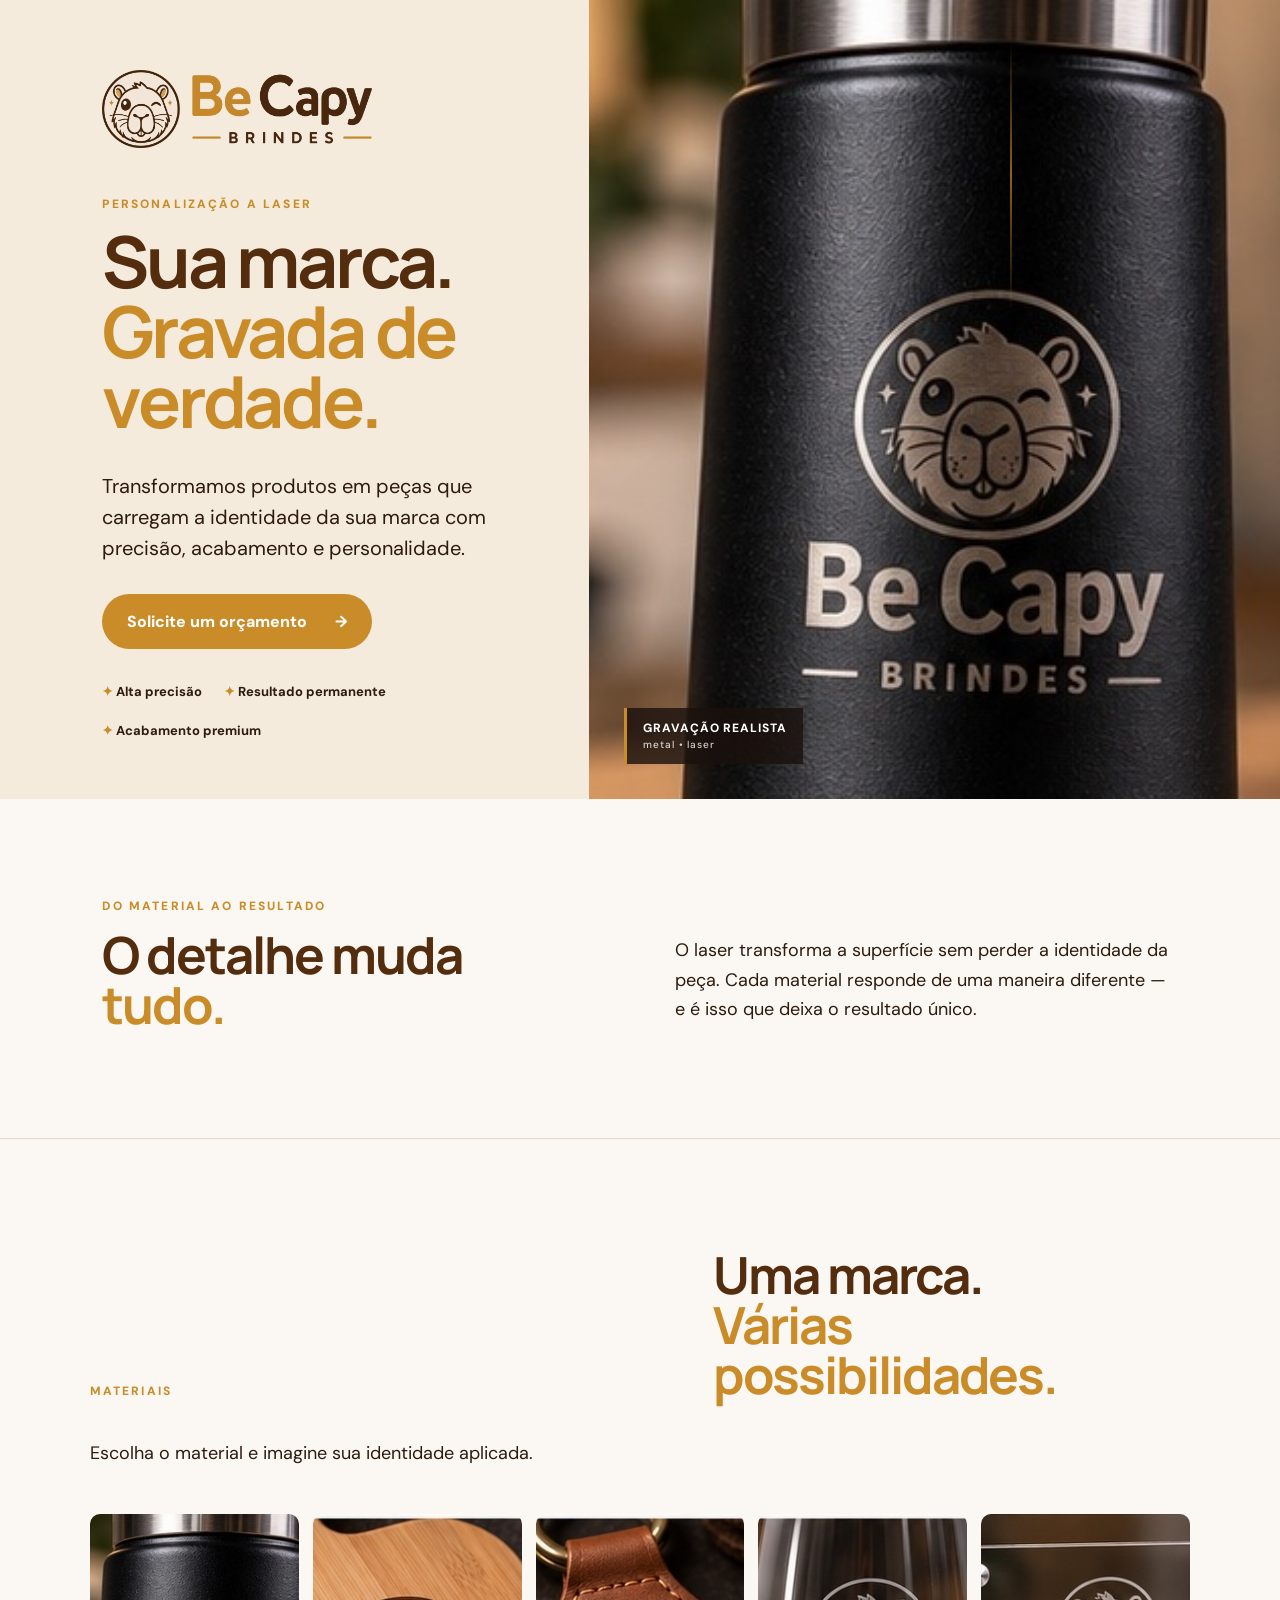
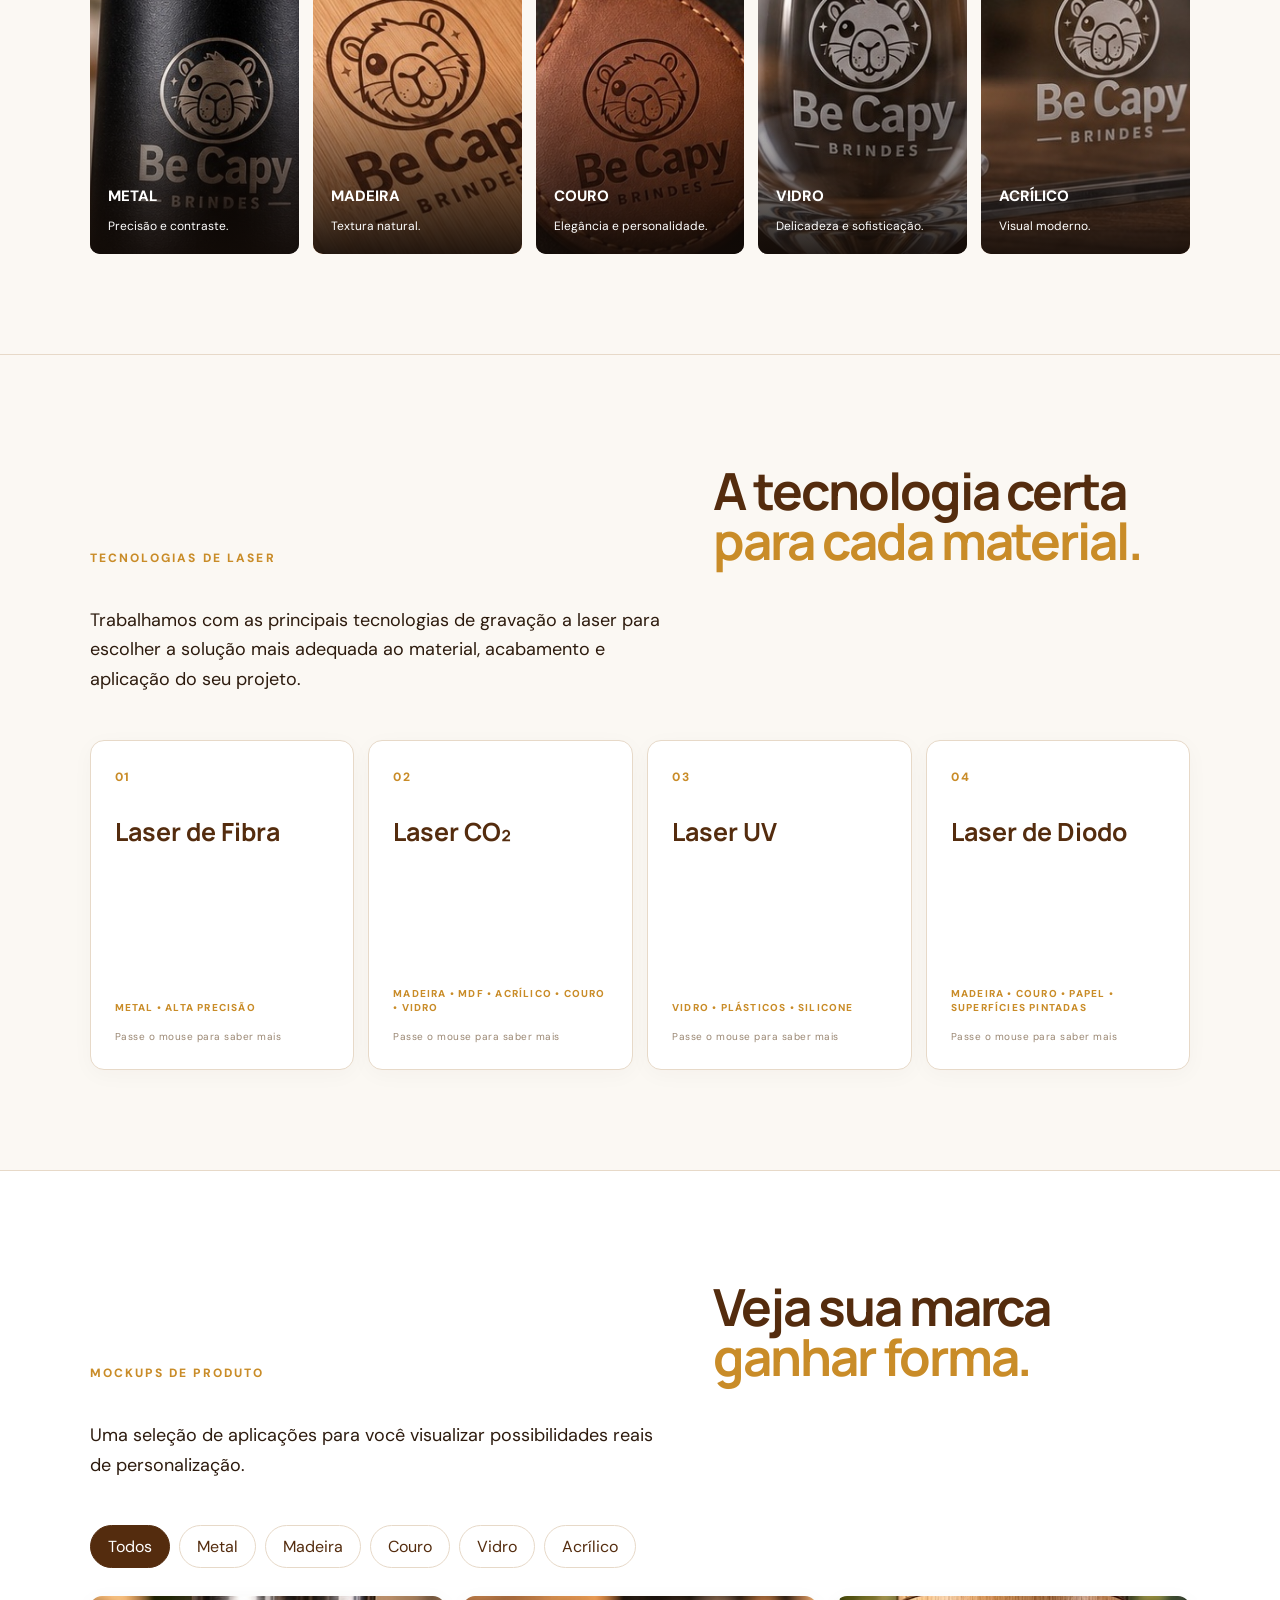
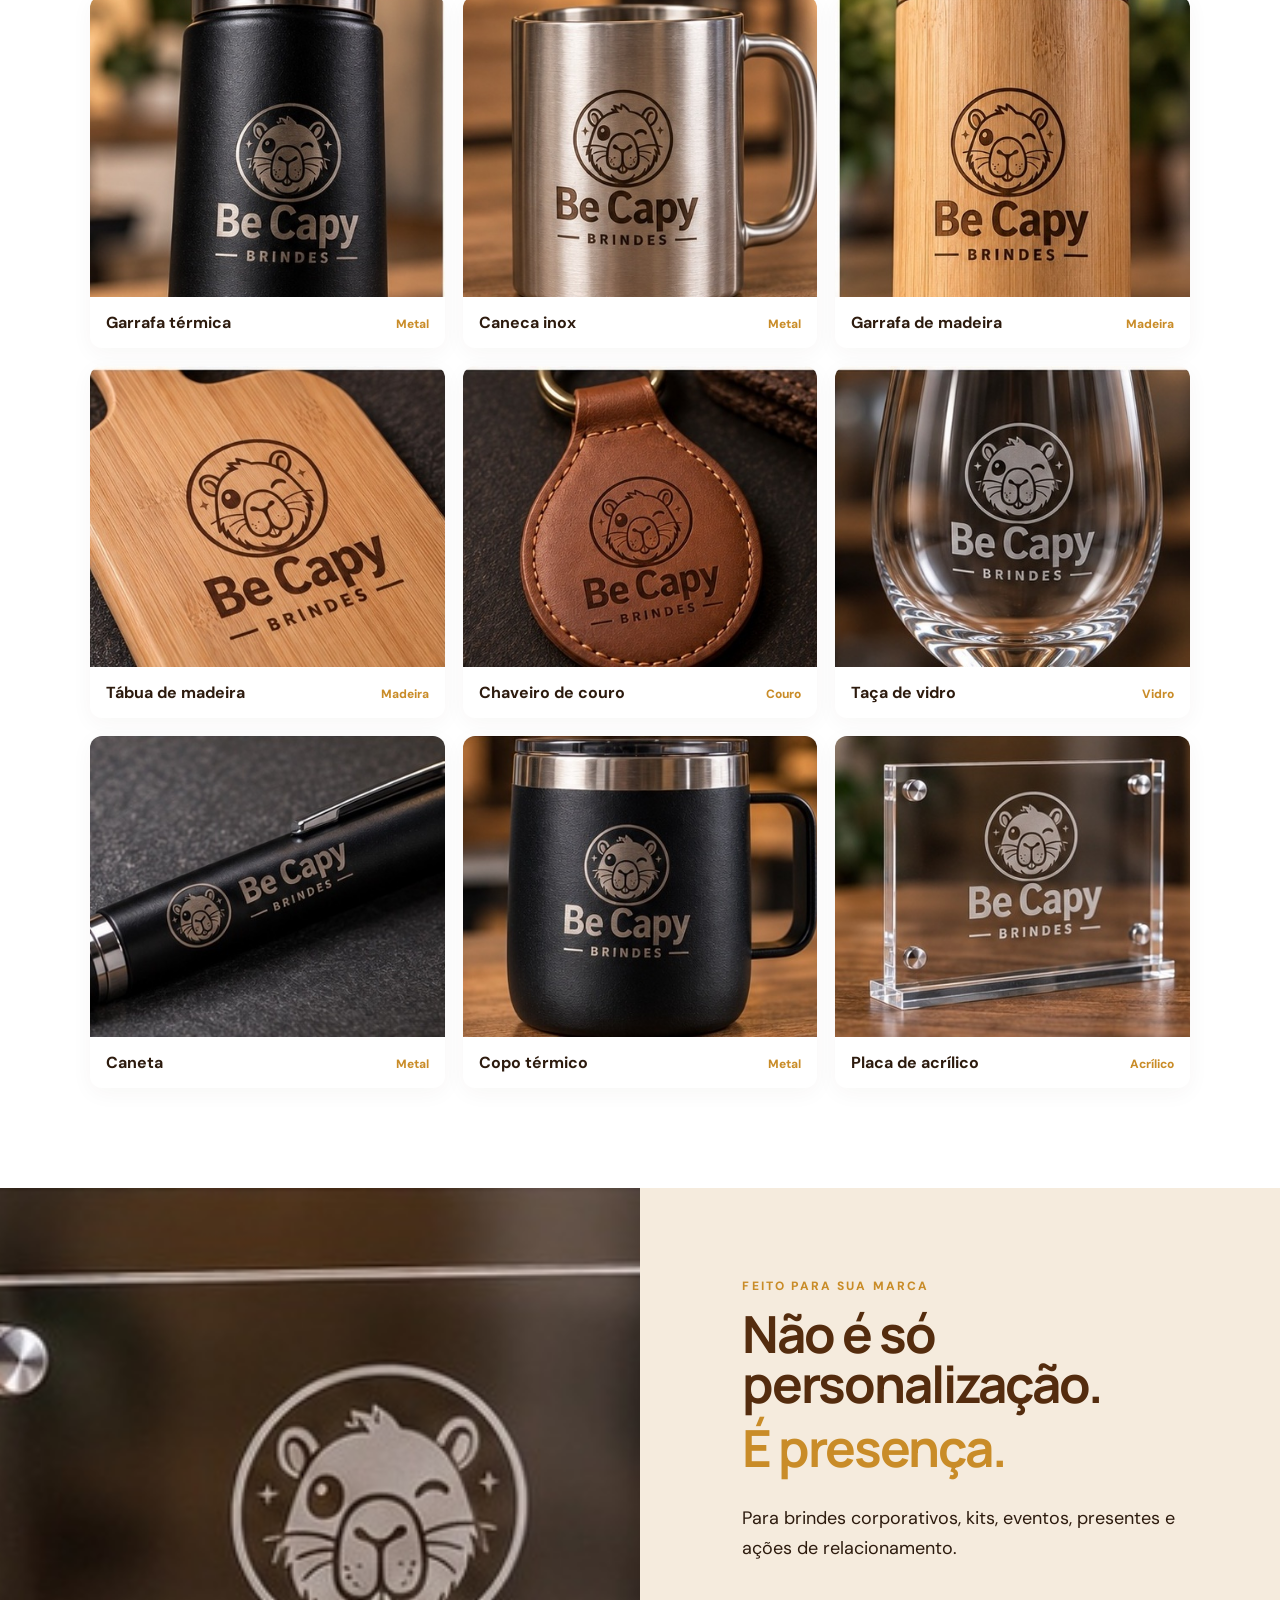
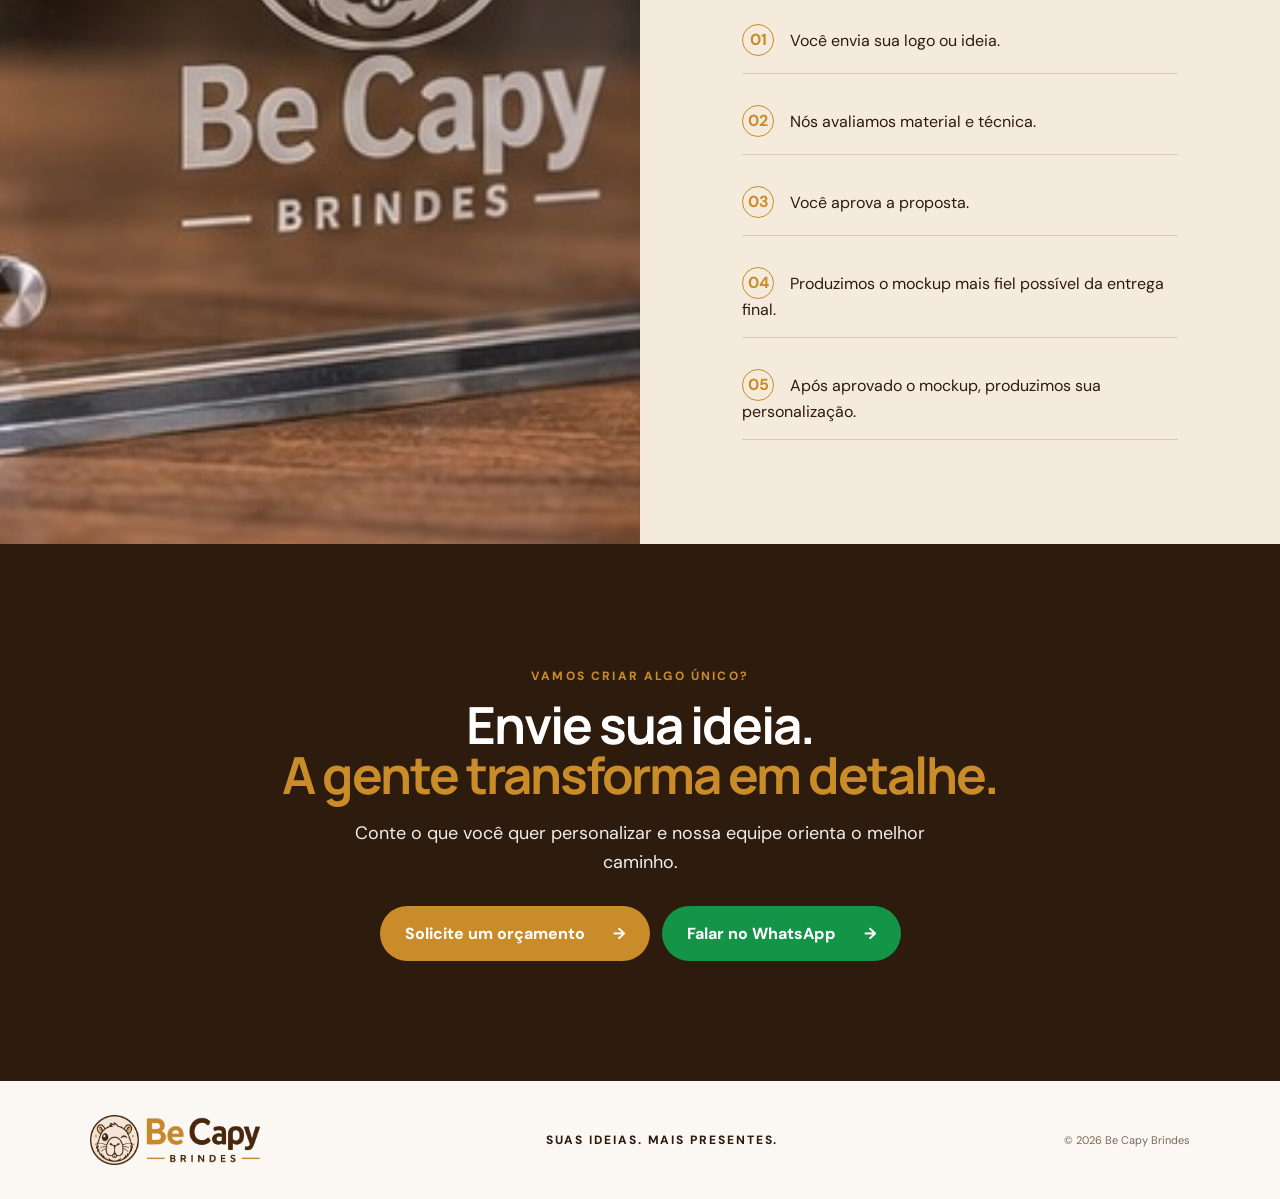
==== index.html @ fa75f7a8 "Add files via upload" ====
<!doctype html>
<html lang="pt-BR">
<head>
  <meta charset="utf-8">
  <meta name="viewport" content="width=device-width, initial-scale=1">
  <title>Gravação a Laser | Be Capy Brindes</title>
  <meta name="description" content="Gravação a laser em brindes personalizados. Metal, madeira, couro, vidro e acrílico com acabamento profissional. Envie sua ideia para a Be Capy Brindes.">
  <meta name="theme-color" content="#542C0E">
  <meta property="og:title" content="Gravação a Laser | Be Capy Brindes">
  <meta property="og:description" content="Sua marca em cada detalhe. Gravação a laser para brindes e presentes personalizados.">
  <meta property="og:type" content="website">
  <link rel="icon" href="assets/favicon.png">
  <link rel="preconnect" href="https://fonts.googleapis.com">
  <link rel="preconnect" href="https://fonts.gstatic.com" crossorigin>
  <link href="https://fonts.googleapis.com/css2?family=DM+Sans:wght@400;500;600;700&family=Manrope:wght@700;800&display=swap" rel="stylesheet">
  <link rel="stylesheet" href="styles.css">
</head>
<body>
  <div class="progress"></div>

  <main>
    <section class="hero">
      <div class="hero-copy reveal">
        <a href="https://becapybrindes.com.br/" aria-label="Be Capy Brindes — página inicial"><img class="brand-logo" src="assets/logo-becapy.png" alt="Be Capy Brindes"></a>
        <span class="eyebrow">PERSONALIZAÇÃO A LASER</span>
        <h1>Sua marca.<br><em>Gravada de verdade.</em></h1>
        <p class="lead">Transformamos produtos em peças que carregam a identidade da sua marca com precisão, acabamento e personalidade.</p>
        <a class="btn btn-primary" href="https://becapybrindes.com.br/contato" target="_blank" rel="noopener">Solicite um orçamento <span>→</span></a>
        <div class="hero-points">
          <span>✦ Alta precisão</span>
          <span>✦ Resultado permanente</span>
          <span>✦ Acabamento premium</span>
        </div>
      </div>
      <div class="hero-image reveal">
        <div class="laser-line"></div>
        <img src="assets/produtos/garrafa-termica.jpg" alt="Garrafa térmica com gravação a laser Be Capy">
        <div class="image-tag">GRAVAÇÃO REALISTA<br><small>metal • laser</small></div>
      </div>
    </section>

    <section class="intro reveal">
      <div>
        <span class="eyebrow">DO MATERIAL AO RESULTADO</span>
        <h2>O detalhe muda<br><em>tudo.</em></h2>
      </div>
      <p>O laser transforma a superfície sem perder a identidade da peça. Cada material responde de uma maneira diferente — e é isso que deixa o resultado único.</p>
    </section>

    <section class="materials">
      <div class="section-head reveal">
        <span class="eyebrow">MATERIAIS</span>
        <h2>Uma marca.<br><em>Várias possibilidades.</em></h2>
        <p>Escolha o material e imagine sua identidade aplicada.</p>
      </div>
      <div class="material-grid">
        <button class="material-card reveal" data-filter="Metal">
          <img src="assets/produtos/garrafa-termica.jpg" alt="Gravação a laser em metal">
          <span>METAL</span><small>Precisão e contraste.</small>
        </button>
        <button class="material-card reveal" data-filter="Madeira">
          <img src="assets/produtos/tabua-madeira.jpg" alt="Gravação a laser em madeira">
          <span>MADEIRA</span><small>Textura natural.</small>
        </button>
        <button class="material-card reveal" data-filter="Couro">
          <img src="assets/produtos/chaveiro-couro.jpg" alt="Gravação a laser em couro">
          <span>COURO</span><small>Elegância e personalidade.</small>
        </button>
        <button class="material-card reveal" data-filter="Vidro">
          <img src="assets/produtos/taca-vidro.jpg" alt="Gravação a laser em vidro">
          <span>VIDRO</span><small>Delicadeza e sofisticação.</small>
        </button>
        <button class="material-card reveal" data-filter="Acrílico">
          <img src="assets/produtos/placa-acrilico.jpg" alt="Gravação a laser em acrílico">
          <span>ACRÍLICO</span><small>Visual moderno.</small>
        </button>
      </div>
    </section>

    <section class="technologies">
      <div class="section-head reveal">
        <span class="eyebrow">TECNOLOGIAS DE LASER</span>
        <h2>A tecnologia certa<br><em>para cada material.</em></h2>
        <p>Trabalhamos com as principais tecnologias de gravação a laser para escolher a solução mais adequada ao material, acabamento e aplicação do seu projeto.</p>
      </div>
      <div class="tech-grid">
        <article class="tech-card reveal" tabindex="0">
          <div class="tech-number">01</div>
          <h3>Laser de Fibra</h3>
          <p class="tech-description">Alta precisão e velocidade para metais como aço inox, alumínio e latão, além de materiais compatíveis. É uma tecnologia muito utilizada em aplicações industriais e produtos personalizados.</p>
          <span>METAL • ALTA PRECISÃO</span>
          <small class="tech-more">Passe o mouse para saber mais</small>
        </article>
        <article class="tech-card reveal" tabindex="0">
          <div class="tech-number">02</div>
          <h3>Laser CO₂</h3>
          <p class="tech-description">Excelente para materiais não metálicos e orgânicos, como madeira, MDF, acrílico, couro, papel, vidro e tecidos. Uma escolha versátil para diferentes tipos de brindes.</p>
          <span>MADEIRA • MDF • ACRÍLICO • COURO • VIDRO</span>
          <small class="tech-more">Passe o mouse para saber mais</small>
        </article>
        <article class="tech-card reveal" tabindex="0">
          <div class="tech-number">03</div>
          <h3>Laser UV</h3>
          <p class="tech-description">Trabalha com baixa geração de calor e ação fotoquímica, sendo indicado para materiais mais sensíveis, como determinados plásticos, vidro, silicone e superfícies que exigem acabamento delicado.</p>
          <span>VIDRO • PLÁSTICOS • SILICONE</span>
          <small class="tech-more">Passe o mouse para saber mais</small>
        </article>
        <article class="tech-card reveal" tabindex="0">
          <div class="tech-number">04</div>
          <h3>Laser de Diodo</h3>
          <p class="tech-description">Uma tecnologia compacta e versátil para gravação e corte em materiais como madeiras finas, couro, papel e superfícies pintadas ou anodizadas compatíveis.</p>
          <span>MADEIRA • COURO • PAPEL • SUPERFÍCIES PINTADAS</span>
          <small class="tech-more">Passe o mouse para saber mais</small>
        </article>
      </div>
    </section>

    <section class="products" id="produtos">
      <div class="section-head reveal">
        <span class="eyebrow">MOCKUPS DE PRODUTO</span>
        <h2>Veja sua marca<br><em>ganhar forma.</em></h2>
        <p>Uma seleção de aplicações para você visualizar possibilidades reais de personalização.</p>
      </div>
      <div class="filter-row reveal">
        <button class="filter active" data-filter="Todos">Todos</button>
        <button class="filter" data-filter="Metal">Metal</button>
        <button class="filter" data-filter="Madeira">Madeira</button>
        <button class="filter" data-filter="Couro">Couro</button>
        <button class="filter" data-filter="Vidro">Vidro</button>
        <button class="filter" data-filter="Acrílico">Acrílico</button>
      </div>
      <div class="product-grid" id="productGrid"></div>
    </section>

    <section class="experience reveal">
      <div class="experience-photo">
        <img src="assets/produtos/placa-acrilico.jpg" alt="Exemplo de gravação a laser">
      </div>
      <div class="experience-copy">
        <span class="eyebrow">FEITO PARA SUA MARCA</span>
        <h2>Não é só personalização.<br><em>É presença.</em></h2>
        <p>Para brindes corporativos, kits, eventos, presentes e ações de relacionamento.</p>
        <ul>
          <li><b>01</b> Você envia sua logo ou ideia.</li>
          <li><b>02</b> Nós avaliamos material e técnica.</li>
          <li><b>03</b> Você aprova a proposta.</li>
          <li><b>04</b> Produzimos o mockup mais fiel possível da entrega final.</li>
          <li><b>05</b> Após aprovado o mockup, produzimos sua personalização.</li>
        </ul>
      </div>
    </section>

    <section class="cta" id="orcamento">
      <div class="cta-inner reveal">
        <span class="eyebrow">VAMOS CRIAR ALGO ÚNICO?</span>
        <h2>Envie sua ideia.<br><em>A gente transforma em detalhe.</em></h2>
        <p>Conte o que você quer personalizar e nossa equipe orienta o melhor caminho.</p>
        <div class="cta-actions">
          <a class="btn btn-primary" href="https://becapybrindes.com.br/contato" target="_blank" rel="noopener">Solicite um orçamento <span>→</span></a>
          <a class="btn btn-whatsapp" href="https://wa.me/5511921459297?text=Ol%C3%A1%20Be%20Capy!%20Quero%20fazer%20um%20or%C3%A7amento%20de%20grava%C3%A7%C3%A3o%20a%20laser." target="_blank" rel="noopener">Falar no WhatsApp <span>→</span></a>
        </div>
      </div>
    </section>
  </main>

  <footer>
    <a href="https://becapybrindes.com.br/" aria-label="Be Capy Brindes — página inicial"><img src="assets/logo-becapy.png" alt="Be Capy Brindes"></a>
    <span>SUAS IDEIAS. MAIS PRESENTES.</span>
    <small>© 2026 Be Capy Brindes</small>
  </footer>



  <script>
    const products = [
      ["garrafa-termica.jpg","Garrafa térmica","Metal"],
      ["caneca-inox.jpg","Caneca inox","Metal"],
      ["garrafa-madeira.jpg","Garrafa de madeira","Madeira"],
      ["tabua-madeira.jpg","Tábua de madeira","Madeira"],
      ["chaveiro-couro.jpg","Chaveiro de couro","Couro"],
      ["taca-vidro.jpg","Taça de vidro","Vidro"],
      ["caneta.jpg","Caneta","Metal"],
      ["copo-termico.jpg","Copo térmico","Metal"],
      ["placa-acrilico.jpg","Placa de acrílico","Acrílico"]
    ];
    const grid = document.getElementById('productGrid');
    const filters = [...document.querySelectorAll('.filter')];

    function render(filter='Todos') {
      grid.innerHTML = products.filter(p => filter === 'Todos' || p[2] === filter).map(p => `
        <article class="product-card reveal">
          <img src="assets/produtos/${p[0]}" alt="${p[1]} com gravação a laser">
          <div><b>${p[1]}</b><span>${p[2]}</span></div>
        </article>`).join('');
      observe();
    }

    filters.forEach(btn => btn.addEventListener('click', () => {
      filters.forEach(x => x.classList.remove('active'));
      btn.classList.add('active');
      render(btn.dataset.filter);
    }));

    function observe() {
      const els = document.querySelectorAll('.reveal:not(.seen)');
      const io = new IntersectionObserver(entries => entries.forEach(e => {
        if(e.isIntersecting){ e.target.classList.add('seen'); io.unobserve(e.target); }
      }), {threshold:.12});
      els.forEach(el => io.observe(el));
    }

    render();
    observe();
  </script>
</body>
</html>
---- styles.css ----
:root{
  --brown:#542C0E; --brown2:#2d1b0e; --gold:#C98C28; --cream:#F5EBDD;
  --paper:#FBF8F3; --line:#E7D9C8; --green:#149447; --white:#fff;
}
*{box-sizing:border-box}
html{scroll-behavior:smooth}
body{margin:0;background:var(--paper);color:var(--brown2);font-family:"DM Sans",sans-serif}
button,a{font:inherit}
a{text-decoration:none;color:inherit}
img{max-width:100%;display:block}
main{overflow:hidden}
.hero{min-height:760px;display:grid;grid-template-columns:46% 54%;background:var(--cream)}
.hero-copy{padding:70px 7vw 60px 8vw;display:flex;flex-direction:column;justify-content:center}
.brand-logo{width:min(290px,68%);height:auto;margin-bottom:48px}
.eyebrow{font-size:12px;font-weight:800;letter-spacing:.18em;color:var(--gold)}
h1,h2{font-family:"Manrope",sans-serif;line-height:.98;margin:14px 0;color:var(--brown)}
h1{font-size:clamp(46px,5.6vw,86px);letter-spacing:-.045em}
h2{font-size:clamp(36px,4vw,60px);letter-spacing:-.04em}
h1 em,h2 em{font-style:normal;color:var(--gold)}
.lead{font-size:20px;line-height:1.55;max-width:590px;margin:20px 0 30px}
.btn{display:inline-flex;align-items:center;justify-content:center;gap:28px;width:max-content;padding:17px 25px;border-radius:999px;font-weight:800;transition:.2s transform,.2s box-shadow}
.btn:hover{transform:translateY(-2px);box-shadow:0 12px 28px #3b230d22}
.btn-primary{background:var(--gold);color:white}
.btn-whatsapp{background:var(--green);color:white}
.hero-points{display:flex;gap:22px;flex-wrap:wrap;margin-top:34px;font-size:13px;font-weight:700}
.hero-points span::first-letter{color:var(--gold)}
.hero-image{position:relative;min-height:760px;overflow:hidden;background:#21160e}
.hero-image img{width:100%;height:100%;object-fit:cover;object-position:center}
.image-tag{position:absolute;left:35px;bottom:35px;padding:12px 16px;border-left:3px solid var(--gold);background:#1b110dcc;color:#fff;font-size:12px;font-weight:800;letter-spacing:.08em}
.image-tag small{font-weight:500;opacity:.8}
.laser-line{position:absolute;z-index:2;left:61%;top:5%;height:34%;width:2px;background:linear-gradient(transparent,var(--gold),transparent);opacity:.7}
.intro{display:grid;grid-template-columns:1fr 1fr;gap:70px;padding:95px 8vw;border-bottom:1px solid var(--line);align-items:end}
.intro p,.section-head p,.experience-copy p{font-size:18px;line-height:1.65;max-width:620px}
section.materials,section.products,.technologies{padding:100px 7vw}

.technologies{background:var(--paper);border-top:1px solid var(--line);border-bottom:1px solid var(--line)}
.tech-grid{display:grid;grid-template-columns:repeat(4,1fr);gap:14px}
.tech-card{background:white;border:1px solid var(--line);border-radius:14px;padding:28px 24px 25px;min-height:330px;display:flex;flex-direction:column;box-shadow:0 5px 22px #4a2a0d08;outline:none;transition:min-height .35s ease,transform .35s ease,box-shadow .35s ease,border-color .35s ease}
.tech-number{font-size:12px;font-weight:800;letter-spacing:.15em;color:var(--gold);margin-bottom:34px}
.tech-card h3{font-family:"Manrope",sans-serif;font-size:25px;line-height:1.05;color:var(--brown);margin:0 0 15px}
.tech-card p{font-size:15px;line-height:1.6;color:#5c4b3c;margin:0;max-height:0;opacity:0;overflow:hidden;transform:translateY(-6px);transition:max-height .45s ease,opacity .35s ease,transform .35s ease,margin .35s ease}
.tech-card span{margin-top:auto;font-size:10px;line-height:1.45;letter-spacing:.12em;font-weight:800;color:var(--gold)}
.tech-card:hover,.tech-card:focus-within{min-height:390px;transform:translateY(-3px);box-shadow:0 18px 40px #4a2a0d18;border-color:#d9c2a8}
.tech-card:hover .tech-description,.tech-card:focus-within .tech-description{max-height:180px;opacity:1;transform:none;margin:0 0 22px}
.tech-more{display:block;margin-top:14px;font-size:10px;line-height:1.4;color:#9a8773;letter-spacing:.05em;transition:opacity .25s ease}
.tech-card:hover .tech-more,.tech-card:focus-within .tech-more{opacity:.45}
.tech-card:focus-visible{box-shadow:0 0 0 3px #c98c2844,0 18px 40px #4a2a0d18}
.cta-actions{display:flex;justify-content:center;gap:12px;flex-wrap:wrap}
.section-head{display:grid;grid-template-columns:1.1fr .9fr;align-items:end;gap:40px;margin-bottom:45px}
.section-head h2{margin:10px 0 0}
.section-head p{margin:0}
.material-grid{display:grid;grid-template-columns:repeat(5,1fr);gap:14px}
.material-card{border:0;padding:0;text-align:left;background:none;cursor:pointer;position:relative;overflow:hidden;border-radius:10px;color:white;min-height:340px}
.material-card img{width:100%;height:340px;object-fit:cover;transition:.5s}
.material-card::after{content:"";position:absolute;inset:45% 0 0;background:linear-gradient(transparent,#120b07e8)}
.material-card:hover img{transform:scale(1.04)}
.material-card span,.material-card small{position:absolute;z-index:2;left:18px;color:#fff}
.material-card span{bottom:48px;font-size:15px;font-weight:800}
.material-card small{bottom:20px;font-size:12px}
.products{background:white}
.filter-row{display:flex;gap:9px;flex-wrap:wrap;margin-bottom:28px}
.filter{border:1px solid var(--line);background:white;color:var(--brown);border-radius:999px;padding:10px 17px;cursor:pointer}
.filter.active,.filter:hover{background:var(--brown);color:white;border-color:var(--brown)}
.product-grid{display:grid;grid-template-columns:repeat(3,1fr);gap:18px}
.product-card{border:0;background:white;padding:0;margin:0;width:100%;display:block;border-radius:12px;overflow:hidden;text-align:left;transition:transform .4s ease,box-shadow .4s ease;box-shadow:0 5px 22px #4a2a0d0b}
.product-card:hover{transform:translateY(-3px);box-shadow:0 18px 40px #4a2a0d18}
.product-card img{transition:transform .65s cubic-bezier(.2,.7,.2,1)}
.product-card:hover img{transform:scale(1.035)}
.product-card img{display:block;width:100%;height:auto;aspect-ratio:1.18;object-fit:cover;margin:0;padding:0;border:0}
.product-card div{display:flex;align-items:baseline;justify-content:space-between;padding:15px 16px}
.product-card b{font-size:16px}.product-card span{font-size:12px;color:var(--gold);font-weight:800}
.experience{display:grid;grid-template-columns:1fr 1fr;background:var(--cream)}
.experience-photo{min-height:620px}
.experience-photo img{width:100%;height:100%;object-fit:cover}
.experience-copy{padding:90px 8vw;display:flex;flex-direction:column;justify-content:center}
.experience-copy h2 em{display:inline-block;margin-top:14px}
.experience-copy ul{list-style:none;padding:0;margin:25px 0 0}
.experience-copy li{padding:17px 0;border-bottom:1px solid #d8c9b7;font-size:16px}
.experience-copy li b{display:inline-grid;place-items:center;width:32px;height:32px;border:1px solid var(--gold);border-radius:50%;margin-right:12px;color:var(--gold)}
.cta{padding:120px 7vw;background:var(--brown2);color:white}
.cta-inner{max-width:900px;margin:auto;text-align:center}
.cta h2{color:white}.cta p{font-size:18px;line-height:1.6;max-width:600px;margin:20px auto 30px;color:#eee}
footer{padding:34px 7vw;display:flex;align-items:center;justify-content:space-between;gap:20px;background:var(--paper)}
footer img{width:170px}footer span{font-size:12px;letter-spacing:.16em;font-weight:800}footer small{font-size:11px;color:#7a6755}
.reveal{opacity:0;transform:translateY(18px);transition:opacity .7s ease,transform .7s ease}.reveal.seen{opacity:1;transform:none}
.progress{position:fixed;z-index:99;top:0;left:0;height:3px;width:0;background:var(--gold)}
@media(max-width:900px){
 .hero{grid-template-columns:1fr}.hero-copy{padding:42px 7vw}.hero-image{min-height:460px}.brand-logo{margin-bottom:30px}
 .intro,.section-head,.experience{grid-template-columns:1fr}.tech-grid{grid-template-columns:repeat(2,1fr)}.intro{gap:15px}
 .material-grid{grid-template-columns:repeat(2,1fr)}.material-card,.material-card img{min-height:300px;height:300px}
 .product-grid{grid-template-columns:repeat(2,1fr)}
 .experience-photo{min-height:420px}.experience-copy{padding:60px 7vw}
 footer{flex-direction:column;text-align:center}
}
@media(max-width:560px){
 h1{font-size:48px}.lead{font-size:17px}.hero-image{min-height:350px}.hero-points{gap:12px}
 section.materials,section.products,.technologies{padding:70px 5vw}.material-grid{grid-template-columns:1fr 1fr;gap:8px}
 .material-card,.material-card img{height:245px;min-height:245px}.product-grid{grid-template-columns:1fr;gap:14px}
 .section-head{margin-bottom:30px}.tech-grid{grid-template-columns:1fr}.tech-card{min-height:0}.section-head p,.intro p,.experience-copy p{font-size:16px}
 .cta{padding:80px 6vw}
}

.logo-link{text-decoration:none;display:inline-block}
.hero-copy>a[aria-label], footer>a[aria-label]{text-decoration:none;display:inline-block}
.hero-copy>a[aria-label]:focus-visible img, footer>a[aria-label]:focus-visible img{outline:3px solid var(--gold);outline-offset:6px;border-radius:4px}
.experience-copy ul li{margin-bottom:14px}
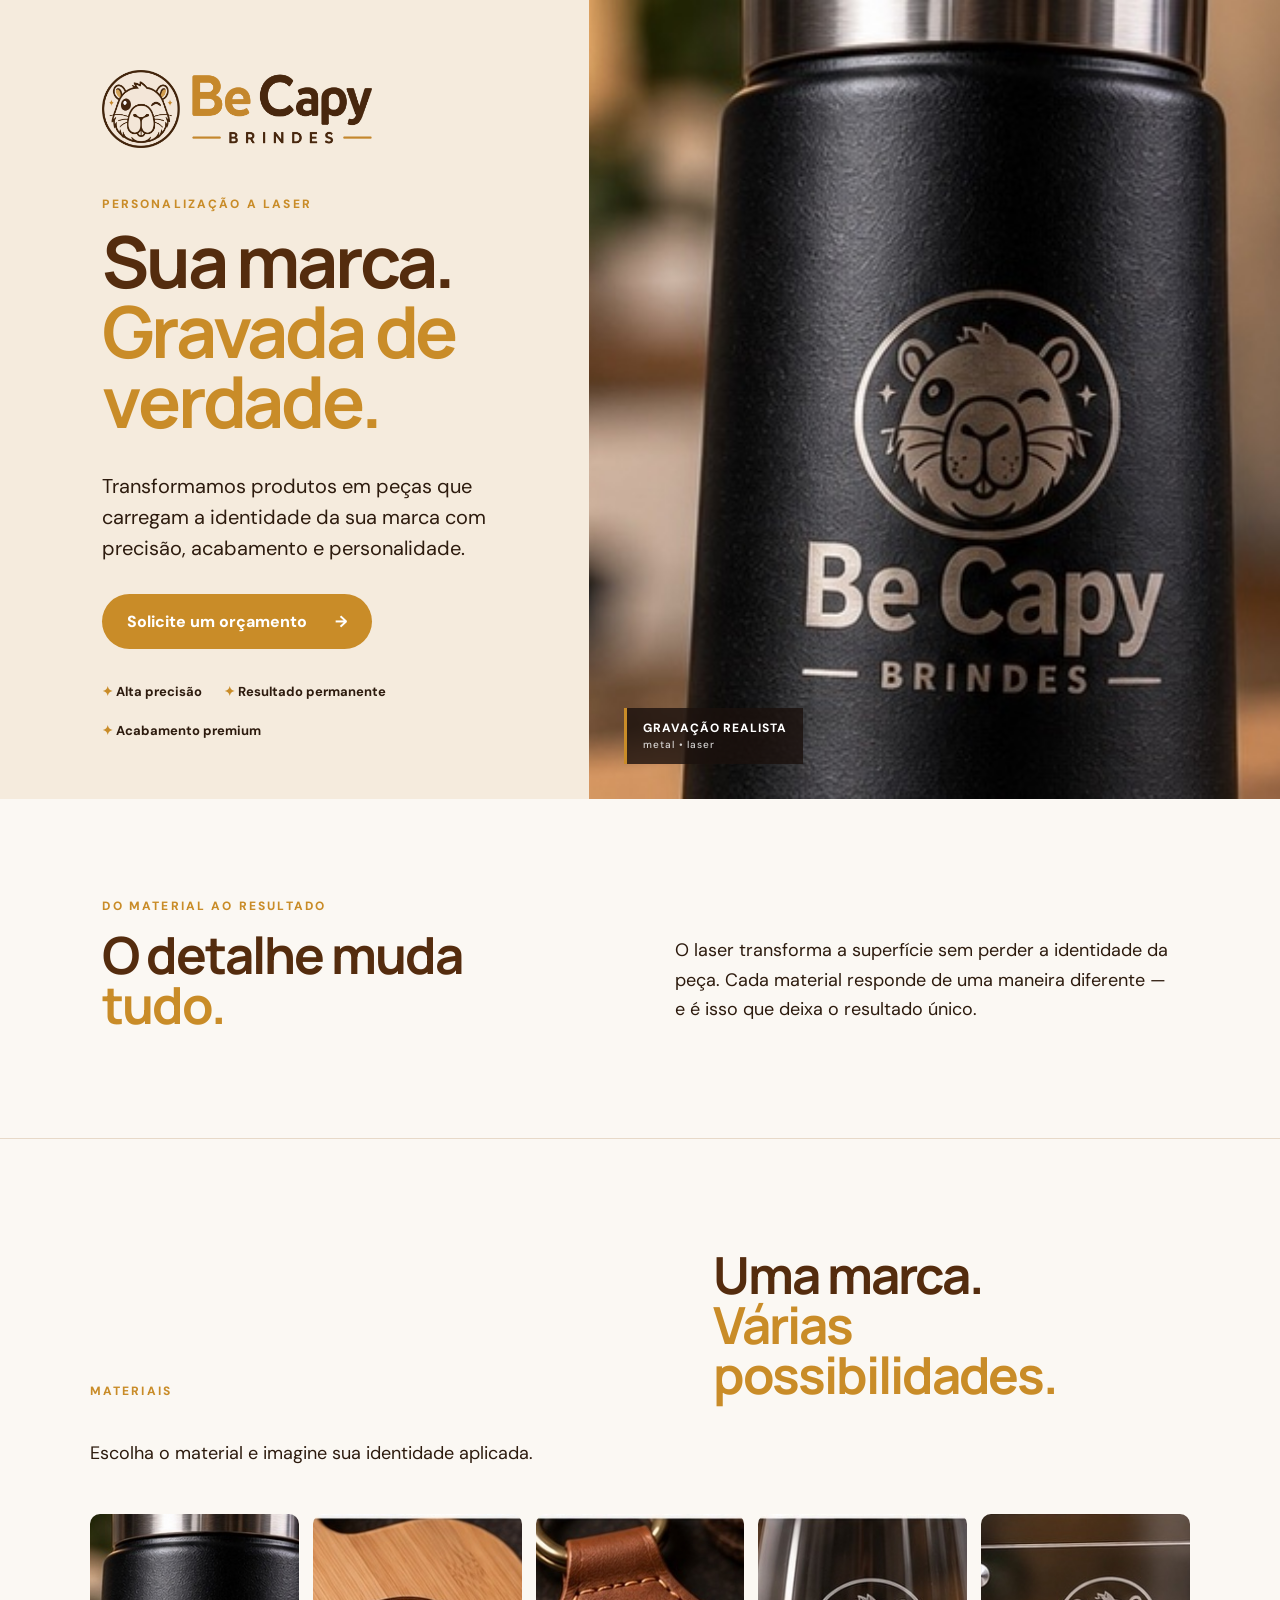
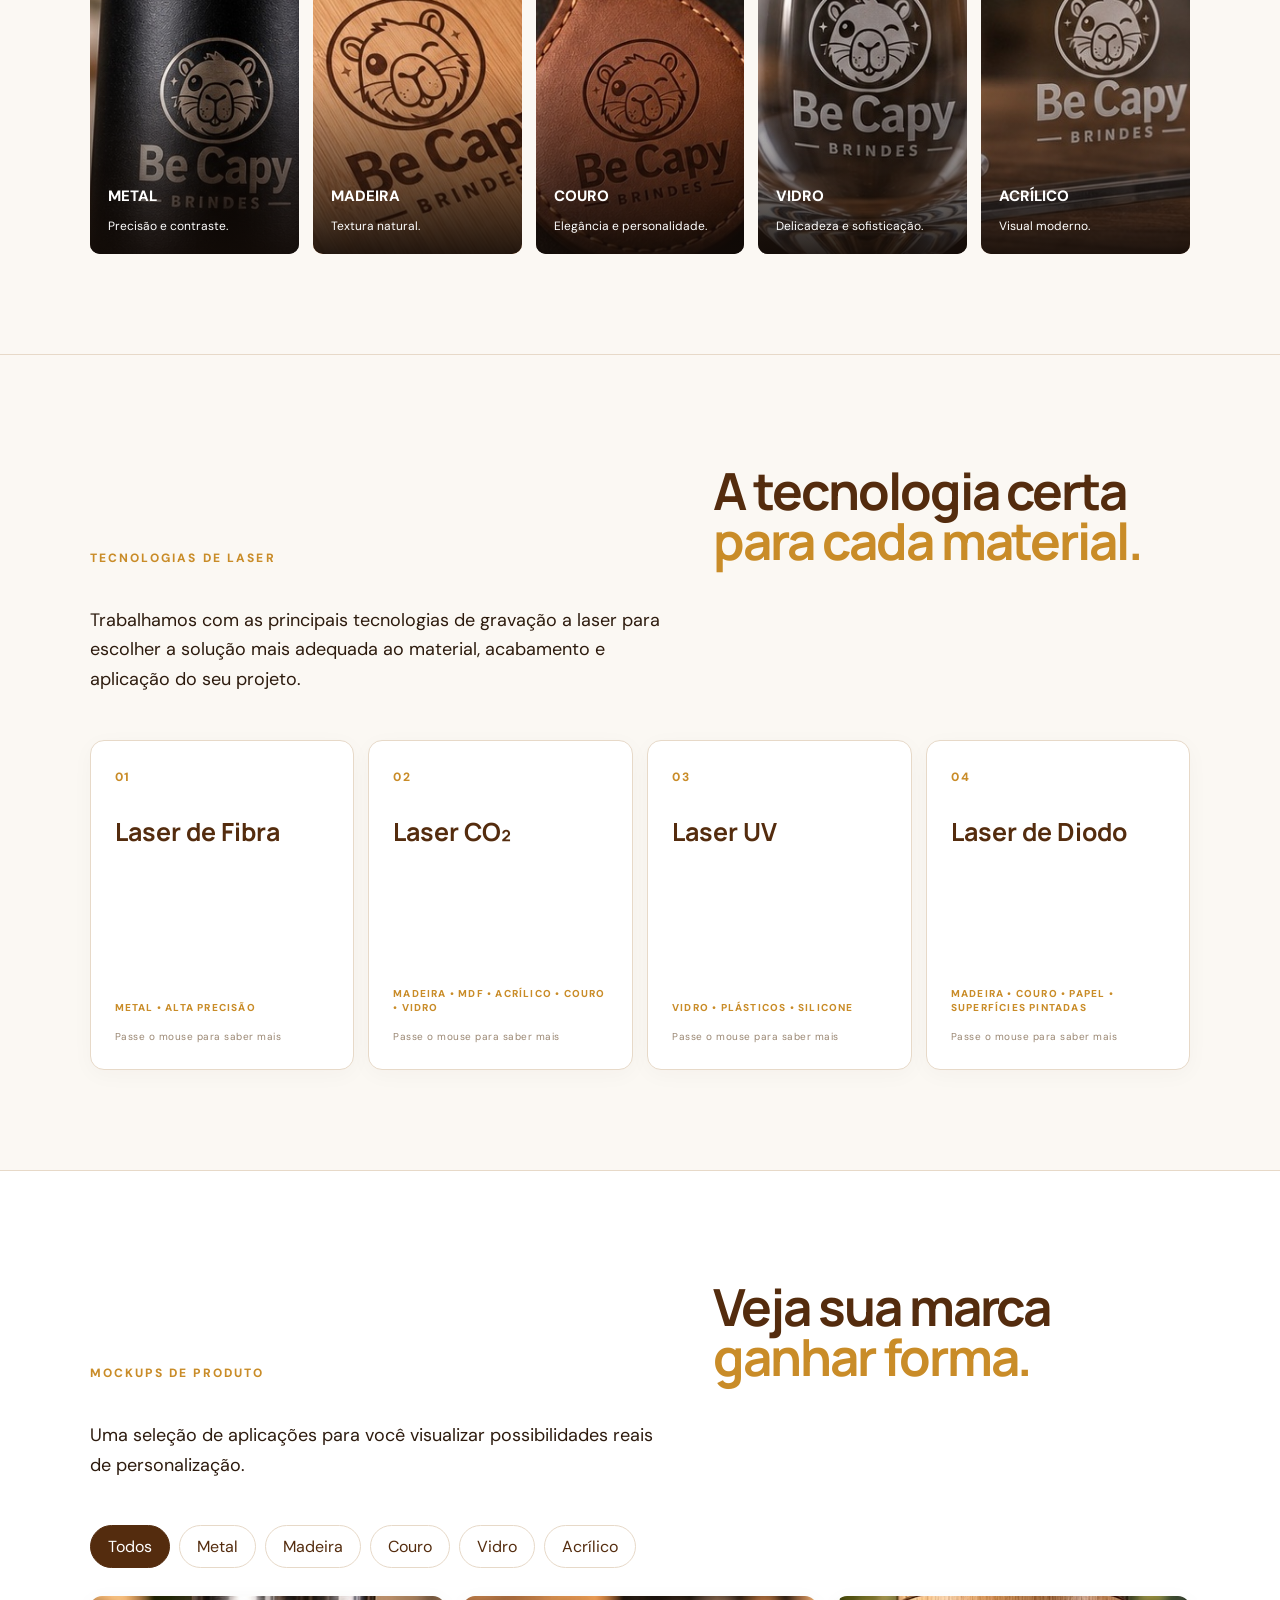
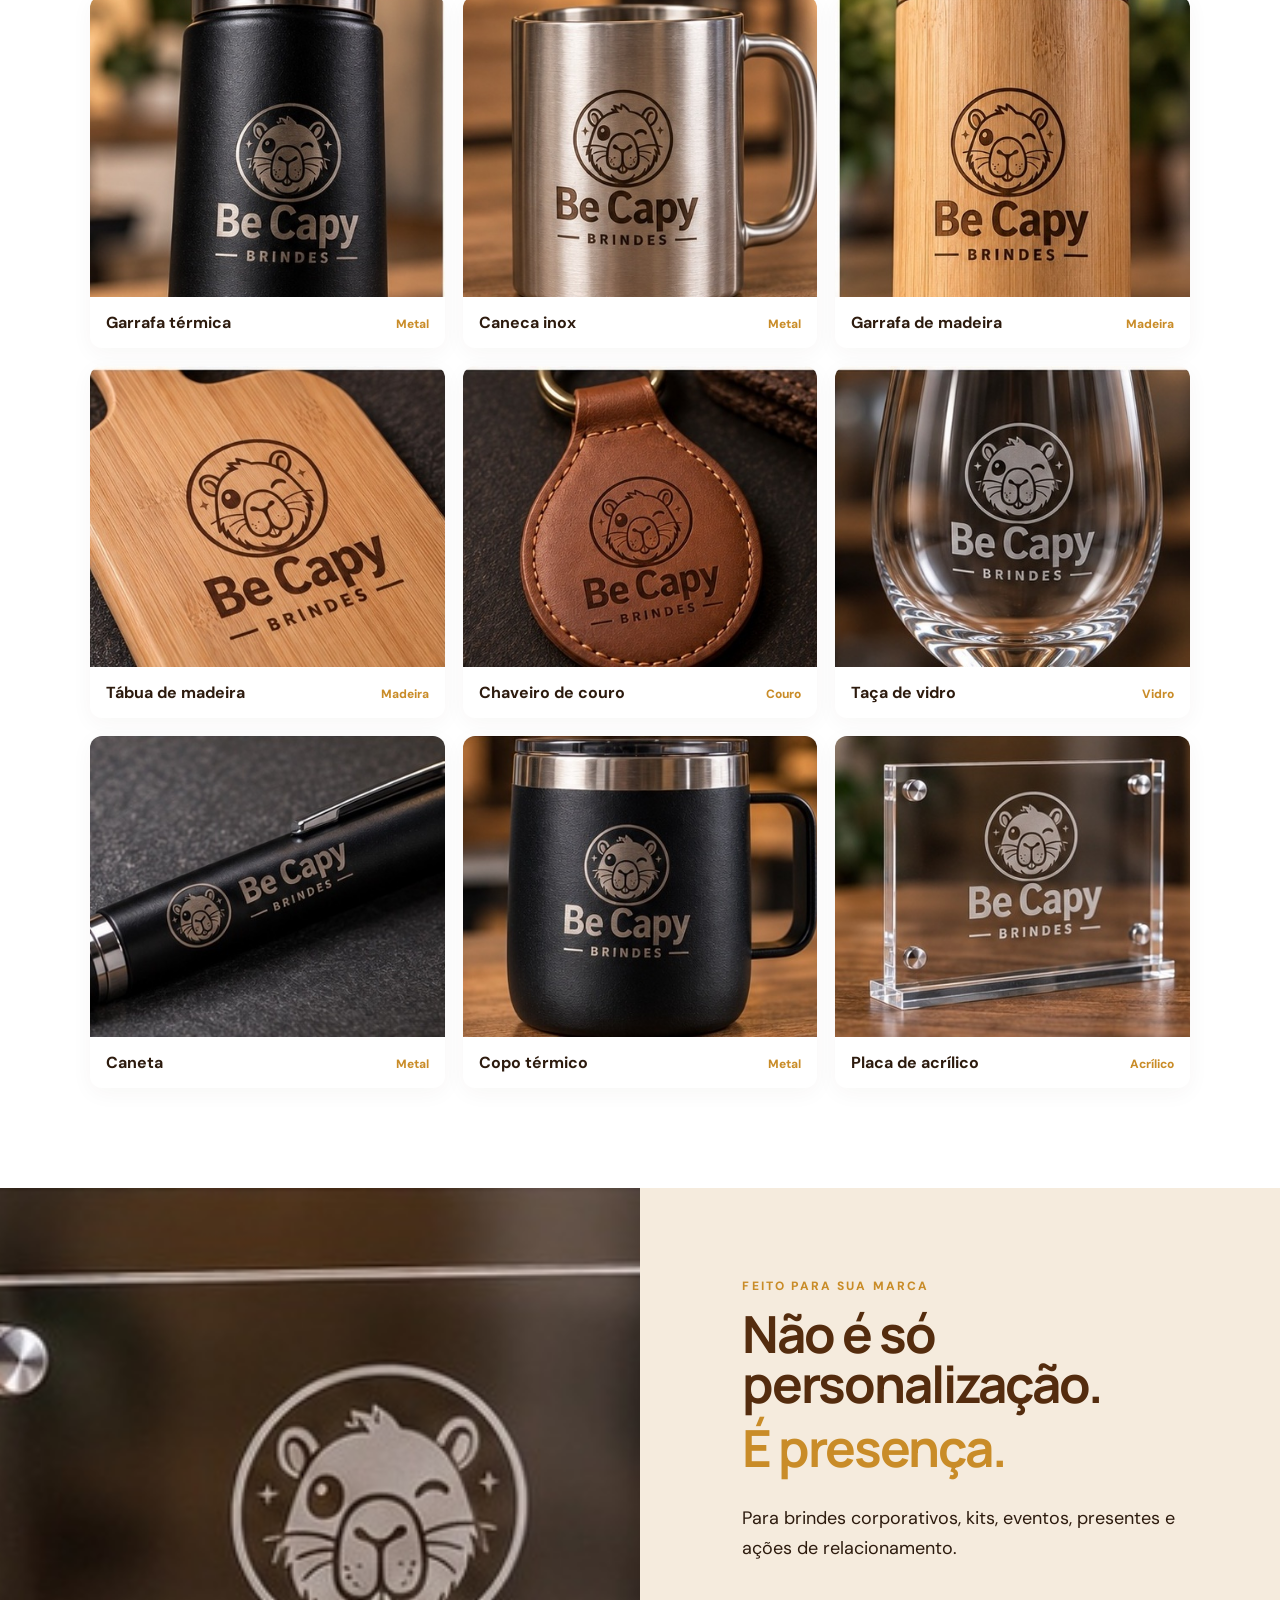
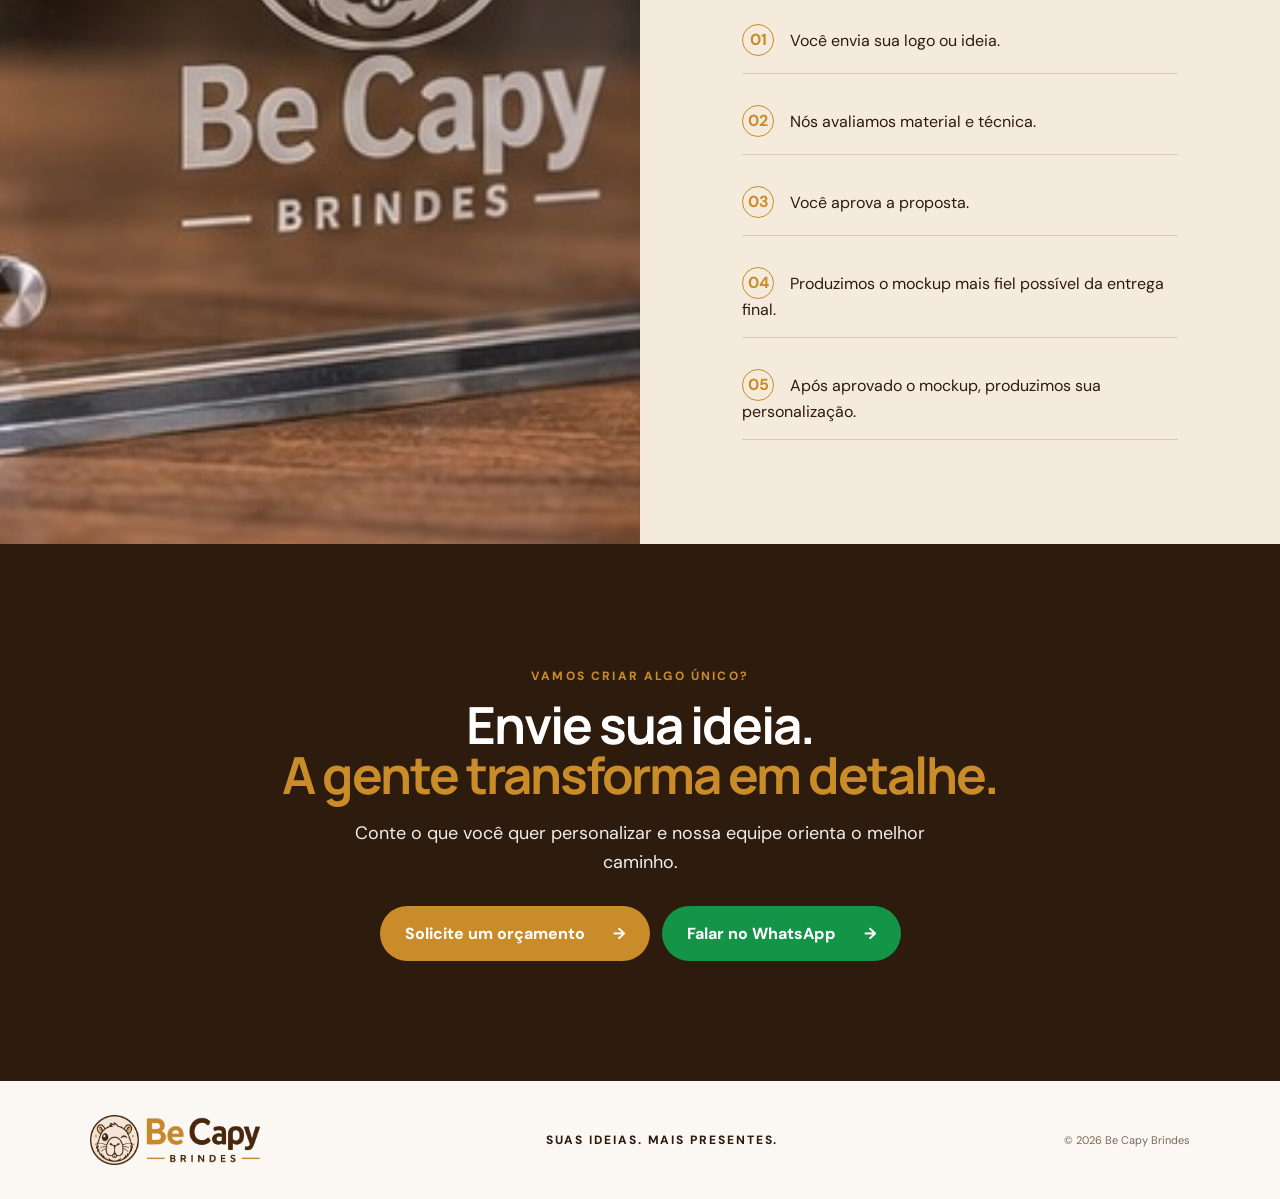
==== commit b15c0104: "Update index.html" ====
--- a/index.html
+++ b/index.html
@@ -33,7 +33,6 @@
         </div>
       </div>
       <div class="hero-image reveal">
-        <div class="laser-line"></div>
         <img src="assets/produtos/garrafa-termica.jpg" alt="Garrafa térmica com gravação a laser Be Capy">
         <div class="image-tag">GRAVAÇÃO REALISTA<br><small>metal • laser</small></div>
       </div>
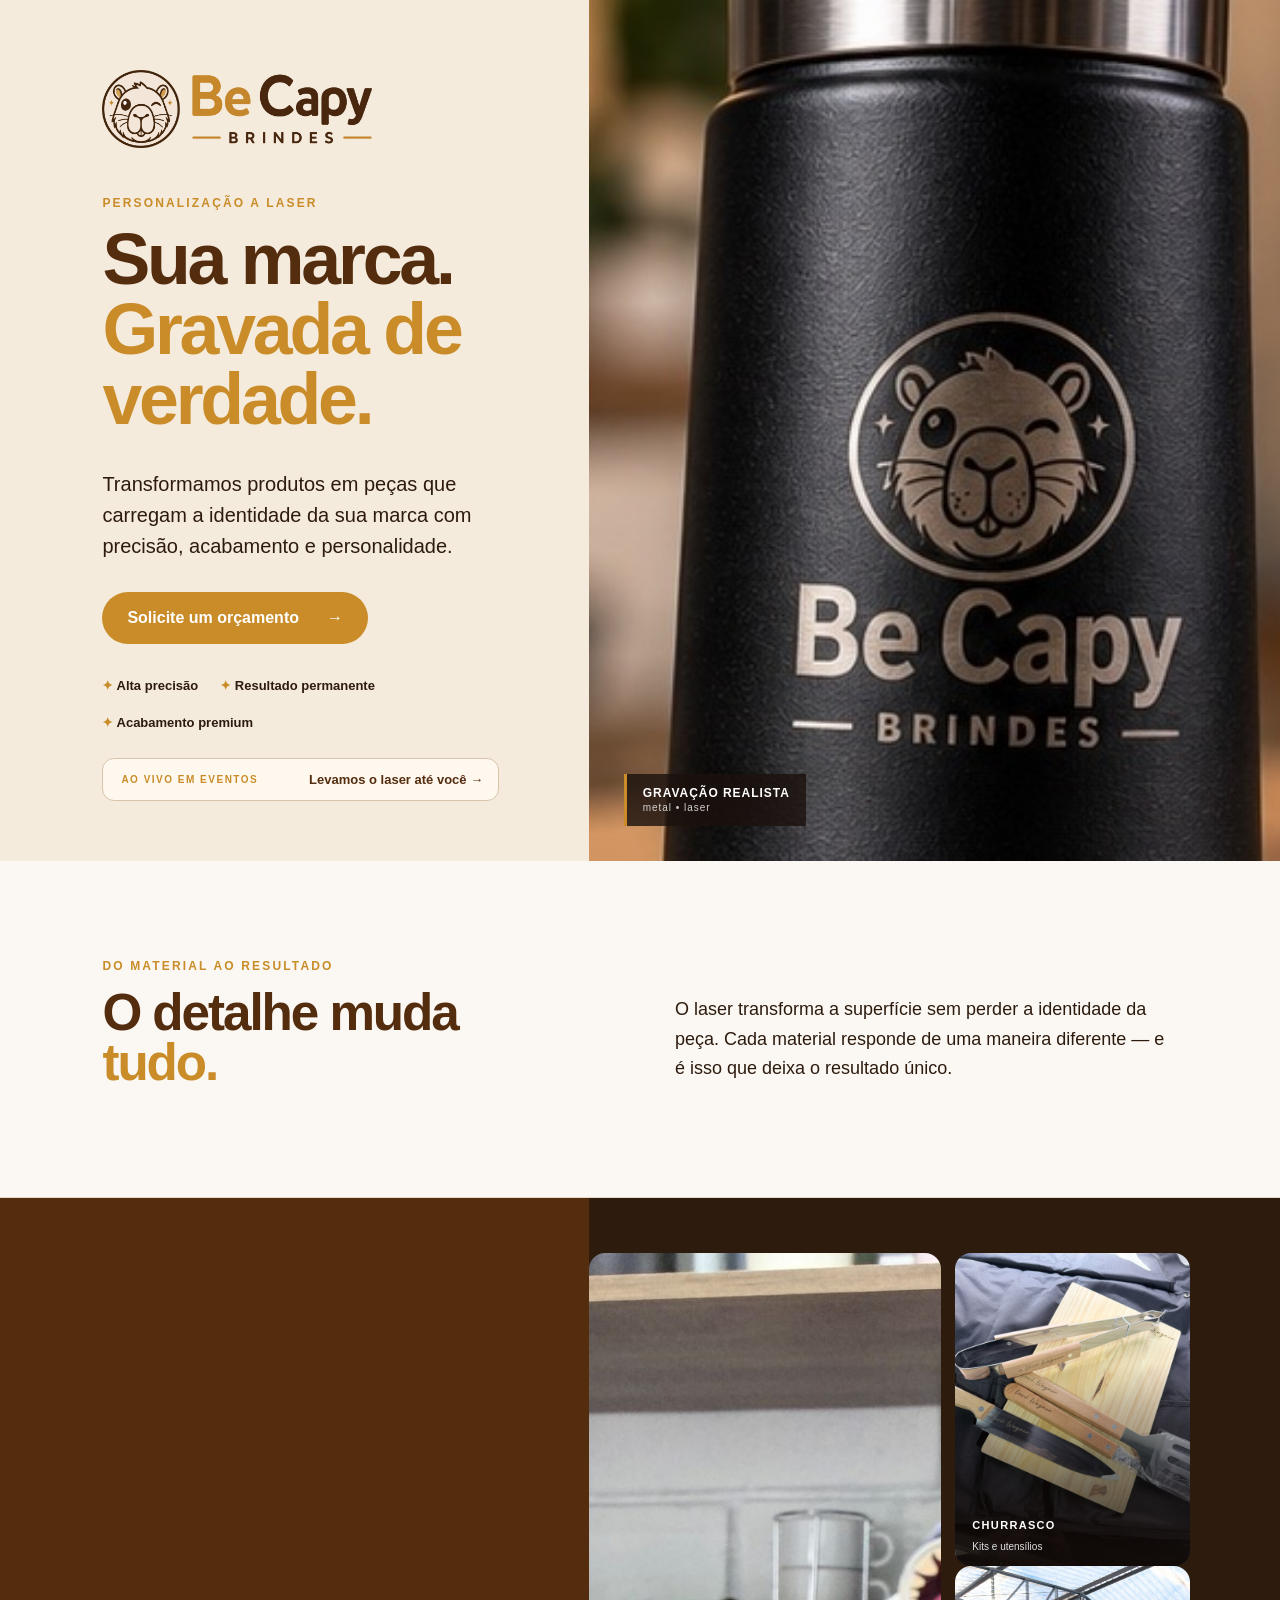
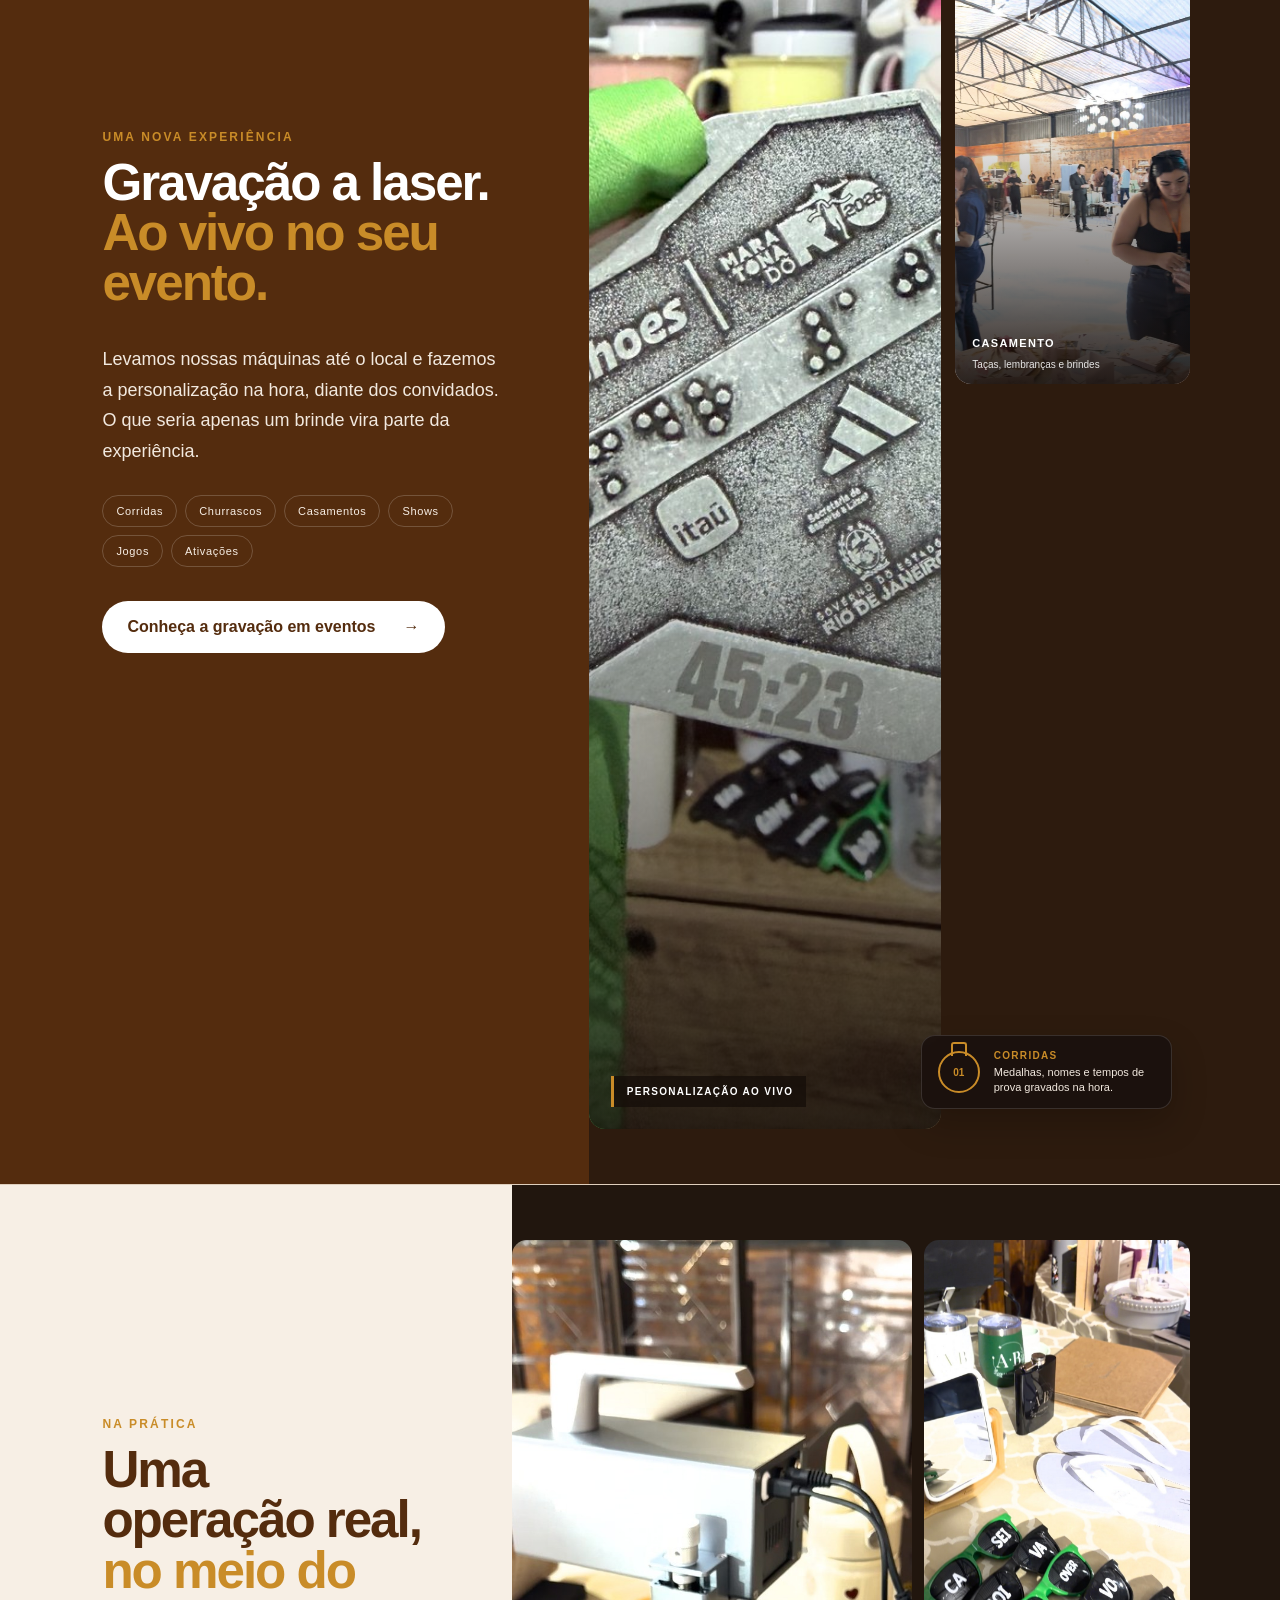
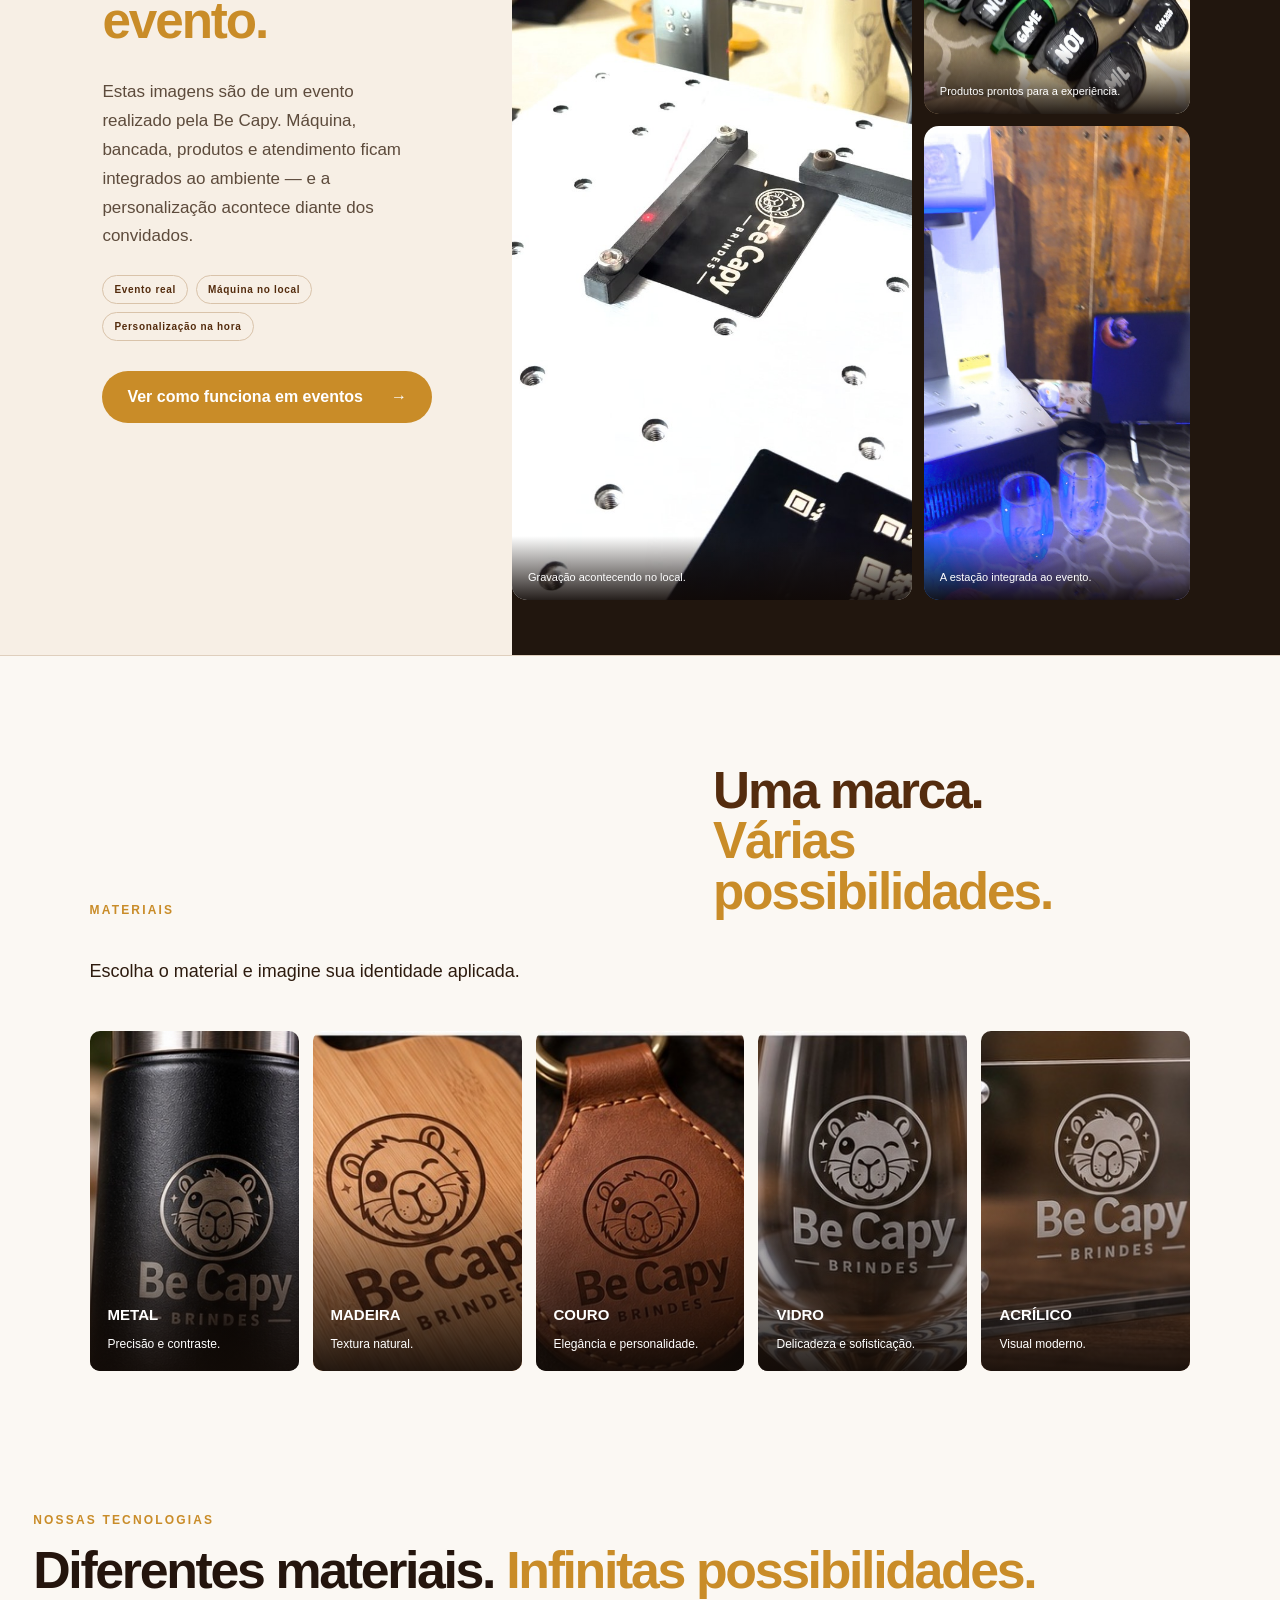
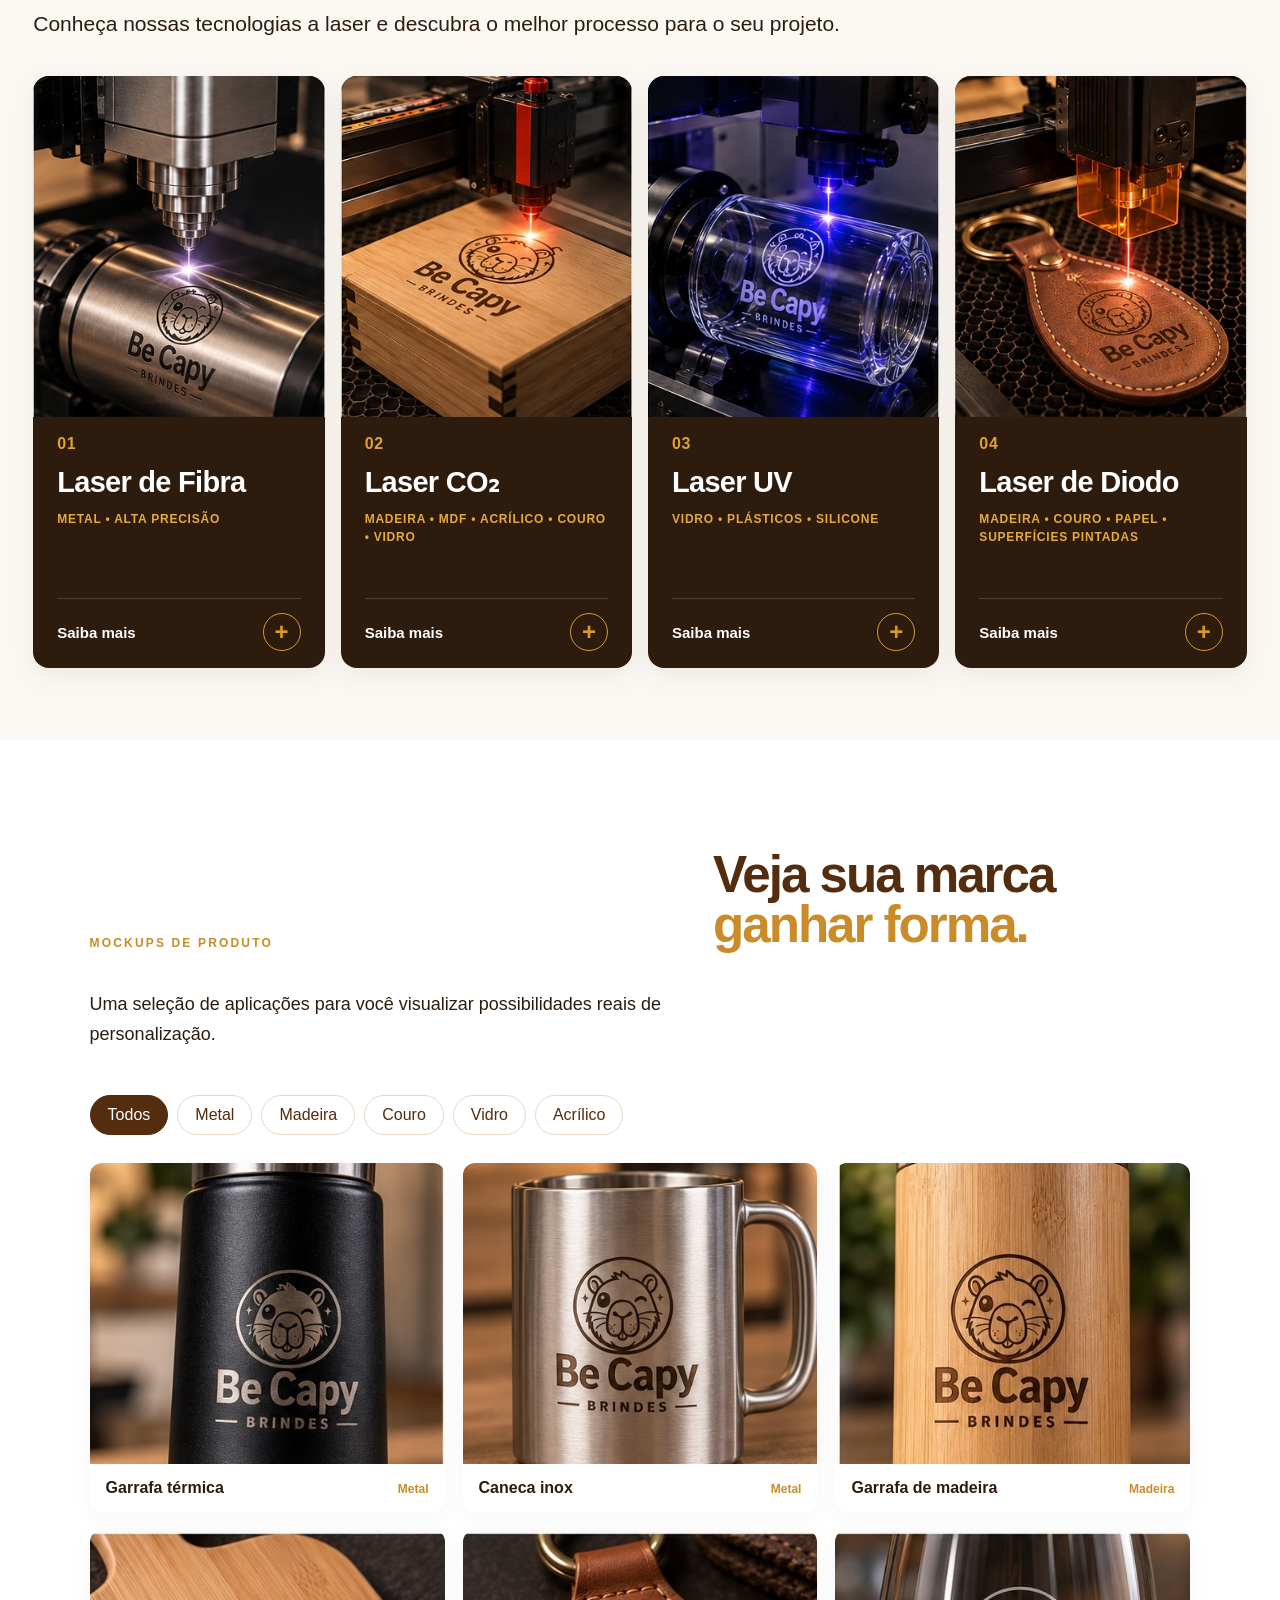
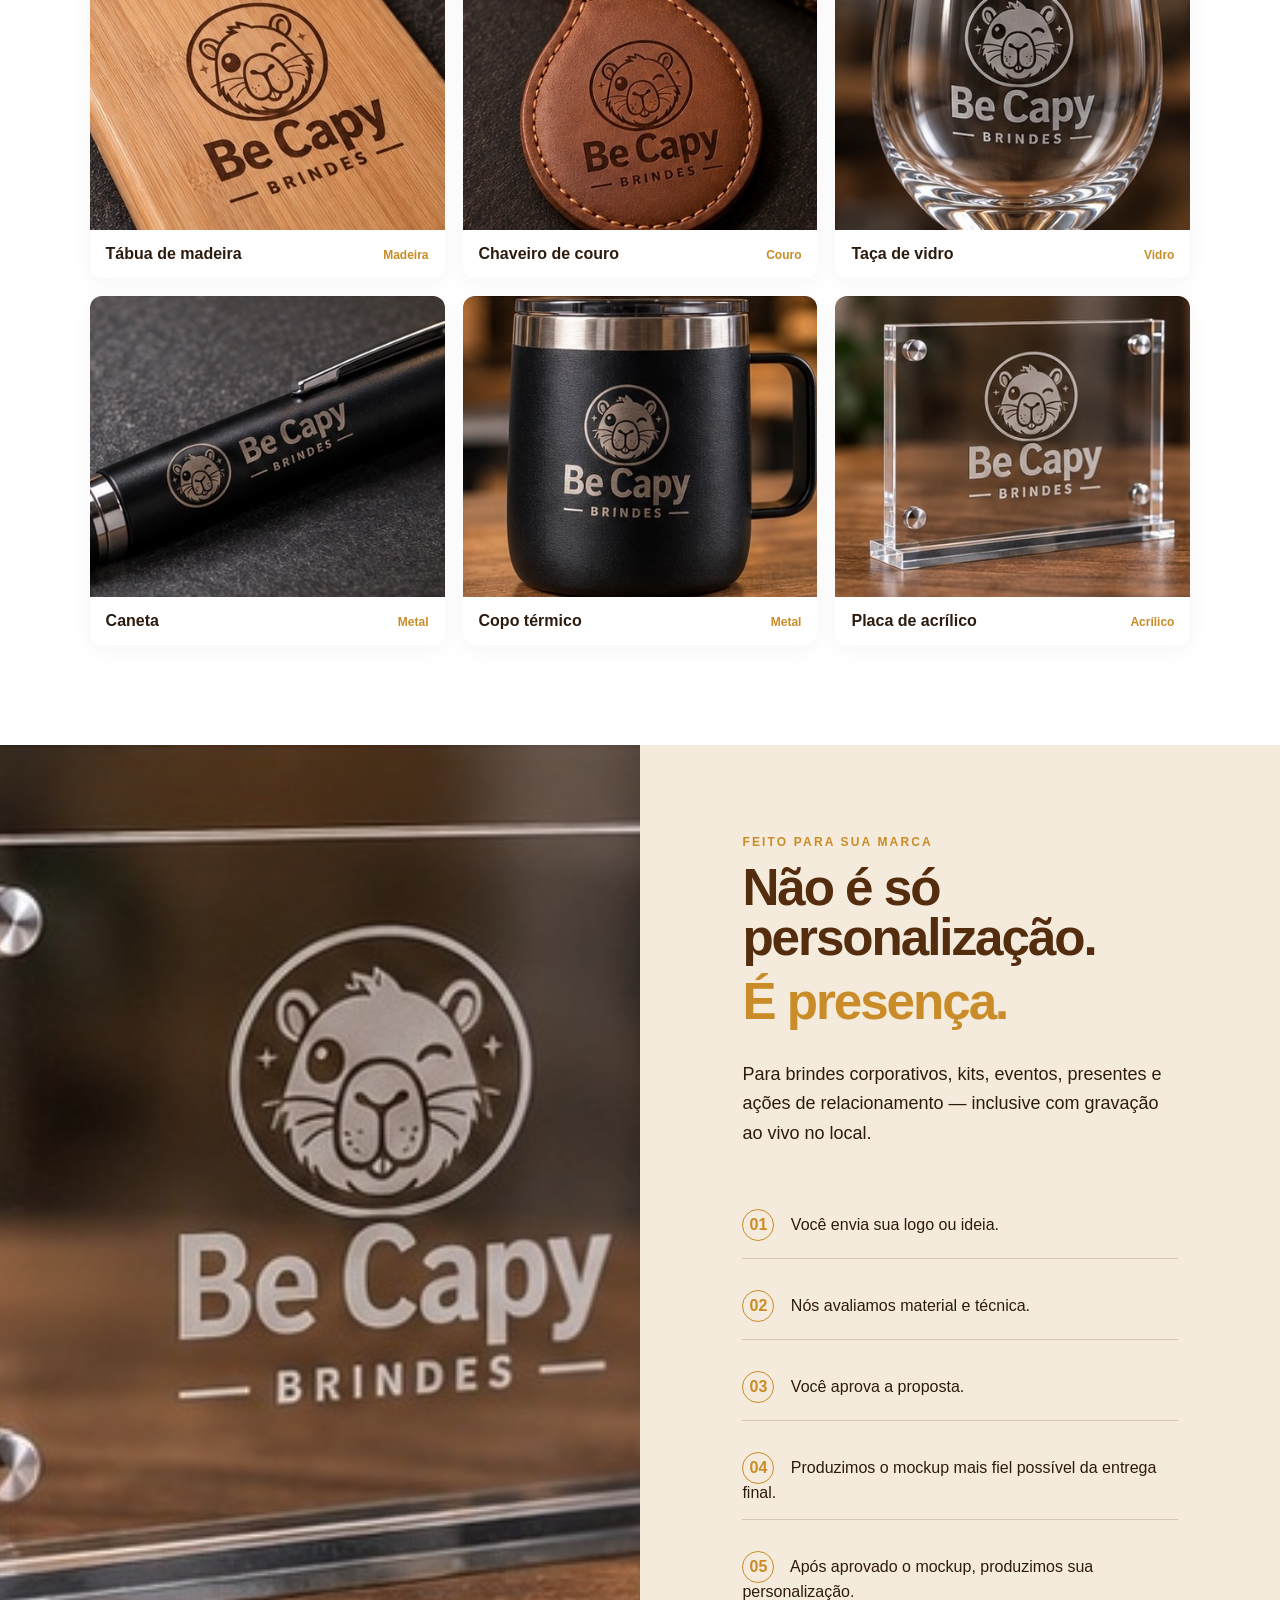
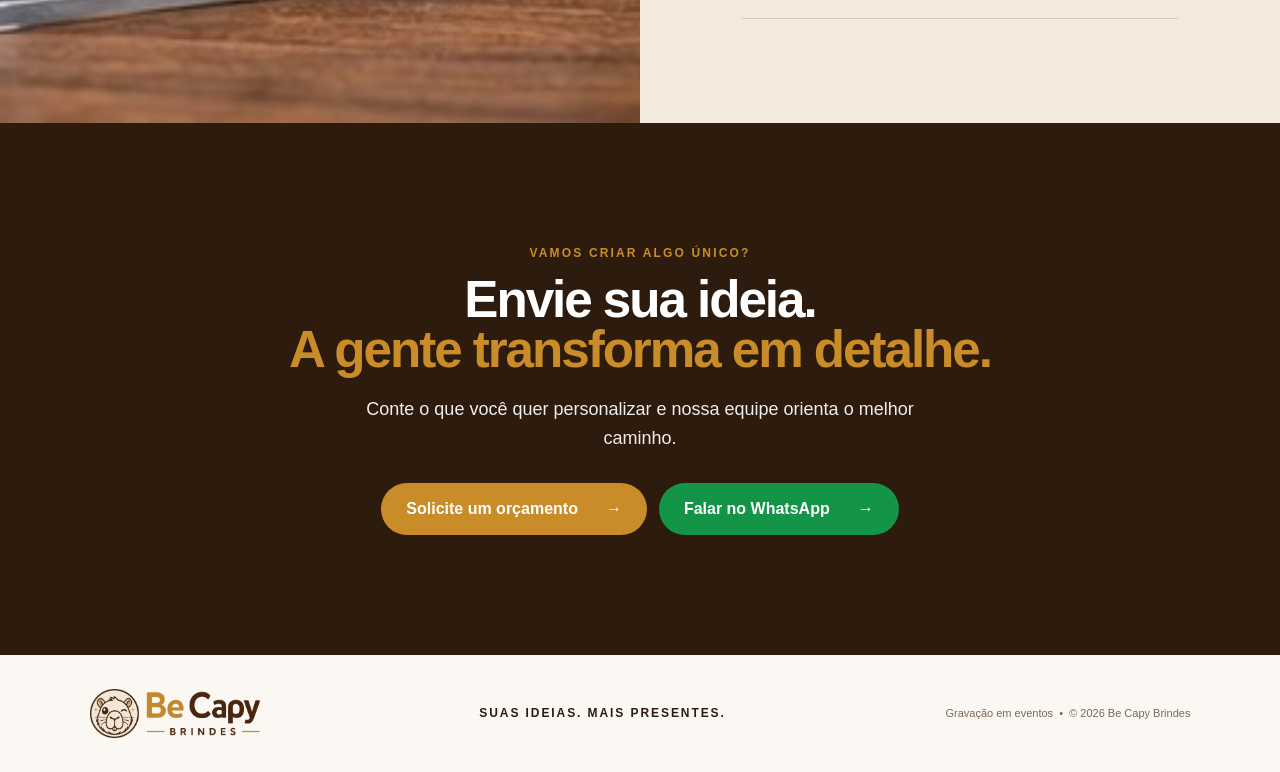
==== commit 1bfdd1c5: "Add files via upload" ====
--- a/index.html
+++ b/index.html
@@ -4,15 +4,12 @@
   <meta charset="utf-8">
   <meta name="viewport" content="width=device-width, initial-scale=1">
   <title>Gravação a Laser | Be Capy Brindes</title>
-  <meta name="description" content="Gravação a laser em brindes personalizados. Metal, madeira, couro, vidro e acrílico com acabamento profissional. Envie sua ideia para a Be Capy Brindes.">
+  <meta name="description" content="Gravação a laser em brindes personalizados e gravação ao vivo em eventos. Corridas, churrascos, casamentos, shows e ativações de marca.">
   <meta name="theme-color" content="#542C0E">
   <meta property="og:title" content="Gravação a Laser | Be Capy Brindes">
-  <meta property="og:description" content="Sua marca em cada detalhe. Gravação a laser para brindes e presentes personalizados.">
+  <meta property="og:description" content="Sua marca gravada de verdade — em produtos personalizados ou ao vivo no seu evento.">
   <meta property="og:type" content="website">
   <link rel="icon" href="assets/favicon.png">
-  <link rel="preconnect" href="https://fonts.googleapis.com">
-  <link rel="preconnect" href="https://fonts.gstatic.com" crossorigin>
-  <link href="https://fonts.googleapis.com/css2?family=DM+Sans:wght@400;500;600;700&family=Manrope:wght@700;800&display=swap" rel="stylesheet">
   <link rel="stylesheet" href="styles.css">
 </head>
 <body>
@@ -31,6 +28,7 @@
           <span>✦ Resultado permanente</span>
           <span>✦ Acabamento premium</span>
         </div>
+        <a class="event-teaser" href="#eventos"><span>AO VIVO EM EVENTOS</span><b>Levamos o laser até você →</b></a>
       </div>
       <div class="hero-image reveal">
         <img src="assets/produtos/garrafa-termica.jpg" alt="Garrafa térmica com gravação a laser Be Capy">
@@ -44,6 +42,53 @@
         <h2>O detalhe muda<br><em>tudo.</em></h2>
       </div>
       <p>O laser transforma a superfície sem perder a identidade da peça. Cada material responde de uma maneira diferente — e é isso que deixa o resultado único.</p>
+    </section>
+
+    <section class="events" id="eventos">
+      <div class="events-copy reveal">
+        <span class="eyebrow">UMA NOVA EXPERIÊNCIA</span>
+        <h2>Gravação a laser.<br><em>Ao vivo no seu evento.</em></h2>
+        <p>Levamos nossas máquinas até o local e fazemos a personalização na hora, diante dos convidados. O que seria apenas um brinde vira parte da experiência.</p>
+        <div class="event-pills">
+          <span>Corridas</span><span>Churrascos</span><span>Casamentos</span><span>Shows</span><span>Jogos</span><span>Ativações</span>
+        </div>
+        <a class="btn btn-dark" href="eventos/index.html">Conheça a gravação em eventos <span>→</span></a>
+      </div>
+      <div class="events-showcase reveal">
+        <div class="event-photo event-photo-main">
+          <img src="assets/eventos/corrida-medalha.jpg" alt="Medalha de corrida brasileira personalizada">
+          <span>PERSONALIZAÇÃO AO VIVO</span>
+        </div>
+        <div class="event-mini-grid">
+          <div class="event-mini">
+            <img src="assets/eventos/churrasco-kit.jpg" alt="Tábua personalizada para evento de churrasco">
+            <b>CHURRASCO</b><small>Kits e utensílios</small>
+          </div>
+          <div class="event-mini">
+            <img src="assets/eventos/wedding-event.jpg" alt="Evento de casamento realizado pela Be Capy">
+            <b>CASAMENTO</b><small>Taças, lembranças e brindes</small>
+          </div>
+        </div>
+        <div class="event-runner">
+          <div class="medal-icon"><span>01</span></div>
+          <div><b>CORRIDAS</b><small>Medalhas, nomes e tempos de prova gravados na hora.</small></div>
+        </div>
+      </div>
+    </section>
+
+    <section class="real-event reveal">
+      <div class="real-event-copy">
+        <span class="eyebrow">NA PRÁTICA</span>
+        <h2>Uma operação real,<br><em>no meio do evento.</em></h2>
+        <p>Estas imagens são de um evento realizado pela Be Capy. Máquina, bancada, produtos e atendimento ficam integrados ao ambiente — e a personalização acontece diante dos convidados.</p>
+        <div class="real-event-tags"><span>Evento real</span><span>Máquina no local</span><span>Personalização na hora</span></div>
+        <a class="btn btn-primary" href="eventos/index.html">Ver como funciona em eventos <span>→</span></a>
+      </div>
+      <div class="real-event-gallery">
+        <figure><img src="assets/eventos/laser-real-event.jpg" alt="Máquina de gravação a laser em evento real da Be Capy"><figcaption>Gravação acontecendo no local.</figcaption></figure>
+        <figure><img src="assets/eventos/event-products.jpg" alt="Produtos personalizados em evento real da Be Capy"><figcaption>Produtos prontos para a experiência.</figcaption></figure>
+        <figure><img src="assets/eventos/wedding-laser.jpg" alt="Estação de gravação em evento realizado pela Be Capy"><figcaption>A estação integrada ao evento.</figcaption></figure>
+      </div>
     </section>
 
     <section class="materials">
@@ -77,39 +122,51 @@
     </section>
 
     <section class="technologies">
-      <div class="section-head reveal">
-        <span class="eyebrow">TECNOLOGIAS DE LASER</span>
-        <h2>A tecnologia certa<br><em>para cada material.</em></h2>
-        <p>Trabalhamos com as principais tecnologias de gravação a laser para escolher a solução mais adequada ao material, acabamento e aplicação do seu projeto.</p>
+      <div class="tech-head reveal">
+        <span class="eyebrow">NOSSAS TECNOLOGIAS</span>
+        <h2>Diferentes materiais. <em>Infinitas possibilidades.</em></h2>
+        <p>Conheça nossas tecnologias a laser e descubra o melhor processo para o seu projeto.</p>
       </div>
       <div class="tech-grid">
-        <article class="tech-card reveal" tabindex="0">
-          <div class="tech-number">01</div>
-          <h3>Laser de Fibra</h3>
-          <p class="tech-description">Alta precisão e velocidade para metais como aço inox, alumínio e latão, além de materiais compatíveis. É uma tecnologia muito utilizada em aplicações industriais e produtos personalizados.</p>
-          <span>METAL • ALTA PRECISÃO</span>
-          <small class="tech-more">Passe o mouse para saber mais</small>
-        </article>
-        <article class="tech-card reveal" tabindex="0">
-          <div class="tech-number">02</div>
-          <h3>Laser CO₂</h3>
-          <p class="tech-description">Excelente para materiais não metálicos e orgânicos, como madeira, MDF, acrílico, couro, papel, vidro e tecidos. Uma escolha versátil para diferentes tipos de brindes.</p>
-          <span>MADEIRA • MDF • ACRÍLICO • COURO • VIDRO</span>
-          <small class="tech-more">Passe o mouse para saber mais</small>
-        </article>
-        <article class="tech-card reveal" tabindex="0">
-          <div class="tech-number">03</div>
-          <h3>Laser UV</h3>
-          <p class="tech-description">Trabalha com baixa geração de calor e ação fotoquímica, sendo indicado para materiais mais sensíveis, como determinados plásticos, vidro, silicone e superfícies que exigem acabamento delicado.</p>
-          <span>VIDRO • PLÁSTICOS • SILICONE</span>
-          <small class="tech-more">Passe o mouse para saber mais</small>
-        </article>
-        <article class="tech-card reveal" tabindex="0">
-          <div class="tech-number">04</div>
-          <h3>Laser de Diodo</h3>
-          <p class="tech-description">Uma tecnologia compacta e versátil para gravação e corte em materiais como madeiras finas, couro, papel e superfícies pintadas ou anodizadas compatíveis.</p>
-          <span>MADEIRA • COURO • PAPEL • SUPERFÍCIES PINTADAS</span>
-          <small class="tech-more">Passe o mouse para saber mais</small>
+        <article class="tech-card reveal">
+          <div class="tech-photo"><img src="assets/tecnologias/preview-1.jpg" alt="Laser de fibra gravando uma garrafa de aço inox"><span class="tech-photo-glow"></span></div>
+          <div class="tech-content">
+            <div class="tech-number">01</div>
+            <h3>Laser de Fibra</h3>
+            <span class="tech-tags">METAL • ALTA PRECISÃO</span>
+            <p>Alta precisão e velocidade para metais como aço inox, alumínio e latão, além de materiais compatíveis. É uma tecnologia muito utilizada em aplicações industriais e produtos personalizados.</p>
+            <button class="tech-more" type="button" aria-expanded="false">Saiba mais <b>+</b></button>
+          </div>
+        </article>
+        <article class="tech-card reveal">
+          <div class="tech-photo"><img src="assets/tecnologias/preview-2.jpg" alt="Laser CO₂ gravando uma caixa de madeira"><span class="tech-photo-glow"></span></div>
+          <div class="tech-content">
+            <div class="tech-number">02</div>
+            <h3>Laser CO₂</h3>
+            <span class="tech-tags">MADEIRA • MDF • ACRÍLICO • COURO • VIDRO</span>
+            <p>Excelente para materiais não metálicos e orgânicos, como madeira, MDF, acrílico, couro, papel, vidro e tecidos. Uma escolha versátil para diferentes tipos de brindes.</p>
+            <button class="tech-more" type="button" aria-expanded="false">Saiba mais <b>+</b></button>
+          </div>
+        </article>
+        <article class="tech-card reveal">
+          <div class="tech-photo"><img src="assets/tecnologias/preview-3.jpg" alt="Laser UV gravando um copo de vidro"><span class="tech-photo-glow"></span></div>
+          <div class="tech-content">
+            <div class="tech-number">03</div>
+            <h3>Laser UV</h3>
+            <span class="tech-tags">VIDRO • PLÁSTICOS • SILICONE</span>
+            <p>Trabalha com baixa geração de calor e ação fotoquímica, sendo indicado para materiais mais sensíveis, como determinados plásticos, vidro, silicone e superfícies que exigem acabamento delicado.</p>
+            <button class="tech-more" type="button" aria-expanded="false">Saiba mais <b>+</b></button>
+          </div>
+        </article>
+        <article class="tech-card reveal">
+          <div class="tech-photo"><img src="assets/tecnologias/preview-4.jpg" alt="Laser de diodo gravando um chaveiro de couro"><span class="tech-photo-glow"></span></div>
+          <div class="tech-content">
+            <div class="tech-number">04</div>
+            <h3>Laser de Diodo</h3>
+            <span class="tech-tags">MADEIRA • COURO • PAPEL • SUPERFÍCIES PINTADAS</span>
+            <p>Uma tecnologia compacta e versátil para gravação e corte em materiais como madeiras finas, couro, papel e superfícies pintadas ou anodizadas compatíveis.</p>
+            <button class="tech-more" type="button" aria-expanded="false">Saiba mais <b>+</b></button>
+          </div>
         </article>
       </div>
     </section>
@@ -138,7 +195,7 @@
       <div class="experience-copy">
         <span class="eyebrow">FEITO PARA SUA MARCA</span>
         <h2>Não é só personalização.<br><em>É presença.</em></h2>
-        <p>Para brindes corporativos, kits, eventos, presentes e ações de relacionamento.</p>
+        <p>Para brindes corporativos, kits, eventos, presentes e ações de relacionamento — inclusive com gravação ao vivo no local.</p>
         <ul>
           <li><b>01</b> Você envia sua logo ou ideia.</li>
           <li><b>02</b> Nós avaliamos material e técnica.</li>
@@ -165,10 +222,8 @@
   <footer>
     <a href="https://becapybrindes.com.br/" aria-label="Be Capy Brindes — página inicial"><img src="assets/logo-becapy.png" alt="Be Capy Brindes"></a>
     <span>SUAS IDEIAS. MAIS PRESENTES.</span>
-    <small>© 2026 Be Capy Brindes</small>
+    <small><a href="eventos/index.html">Gravação em eventos</a> &nbsp;•&nbsp; © 2026 Be Capy Brindes</small>
   </footer>
-
-
 
   <script>
     const products = [
@@ -186,19 +241,26 @@
     const filters = [...document.querySelectorAll('.filter')];
 
     function render(filter='Todos') {
-      grid.innerHTML = products.filter(p => filter === 'Todos' || p[2] === filter).map(p => `
-        <article class="product-card reveal">
+      grid.innerHTML = products.filter(p => filter === 'Todos' || p[2] === filter).map((p,i) => `
+        <div class="product-card reveal">
           <img src="assets/produtos/${p[0]}" alt="${p[1]} com gravação a laser">
           <div><b>${p[1]}</b><span>${p[2]}</span></div>
-        </article>`).join('');
+        </div>`).join('');
       observe();
     }
-
     filters.forEach(btn => btn.addEventListener('click', () => {
       filters.forEach(x => x.classList.remove('active'));
       btn.classList.add('active');
       render(btn.dataset.filter);
     }));
+
+    document.querySelectorAll('.tech-more').forEach(btn => {
+      btn.addEventListener('click', () => {
+        const card = btn.closest('.tech-card');
+        card.classList.toggle('open');
+        btn.querySelector('b').textContent = card.classList.contains('open') ? '−' : '+';
+      });
+    });
 
     function observe() {
       const els = document.querySelectorAll('.reveal:not(.seen)');
@@ -207,9 +269,9 @@
       }), {threshold:.12});
       els.forEach(el => io.observe(el));
     }
-
     render();
     observe();
+  window.addEventListener('scroll',()=>{const h=document.documentElement.scrollHeight-innerHeight;document.querySelector('.progress').style.width=(h>0?(scrollY/h)*100:0)+'%'});
   </script>
 </body>
 </html>
--- a/styles.css
+++ b/styles.css
@@ -29,23 +29,28 @@
 .hero-image img{width:100%;height:100%;object-fit:cover;object-position:center}
 .image-tag{position:absolute;left:35px;bottom:35px;padding:12px 16px;border-left:3px solid var(--gold);background:#1b110dcc;color:#fff;font-size:12px;font-weight:800;letter-spacing:.08em}
 .image-tag small{font-weight:500;opacity:.8}
-.laser-line{position:absolute;z-index:2;left:61%;top:5%;height:34%;width:2px;background:linear-gradient(transparent,var(--gold),transparent);opacity:.7}
 .intro{display:grid;grid-template-columns:1fr 1fr;gap:70px;padding:95px 8vw;border-bottom:1px solid var(--line);align-items:end}
 .intro p,.section-head p,.experience-copy p{font-size:18px;line-height:1.65;max-width:620px}
 section.materials,section.products,.technologies{padding:100px 7vw}
 
 .technologies{background:var(--paper);border-top:1px solid var(--line);border-bottom:1px solid var(--line)}
-.tech-grid{display:grid;grid-template-columns:repeat(4,1fr);gap:14px}
-.tech-card{background:white;border:1px solid var(--line);border-radius:14px;padding:28px 24px 25px;min-height:330px;display:flex;flex-direction:column;box-shadow:0 5px 22px #4a2a0d08;outline:none;transition:min-height .35s ease,transform .35s ease,box-shadow .35s ease,border-color .35s ease}
-.tech-number{font-size:12px;font-weight:800;letter-spacing:.15em;color:var(--gold);margin-bottom:34px}
-.tech-card h3{font-family:"Manrope",sans-serif;font-size:25px;line-height:1.05;color:var(--brown);margin:0 0 15px}
-.tech-card p{font-size:15px;line-height:1.6;color:#5c4b3c;margin:0;max-height:0;opacity:0;overflow:hidden;transform:translateY(-6px);transition:max-height .45s ease,opacity .35s ease,transform .35s ease,margin .35s ease}
-.tech-card span{margin-top:auto;font-size:10px;line-height:1.45;letter-spacing:.12em;font-weight:800;color:var(--gold)}
-.tech-card:hover,.tech-card:focus-within{min-height:390px;transform:translateY(-3px);box-shadow:0 18px 40px #4a2a0d18;border-color:#d9c2a8}
-.tech-card:hover .tech-description,.tech-card:focus-within .tech-description{max-height:180px;opacity:1;transform:none;margin:0 0 22px}
-.tech-more{display:block;margin-top:14px;font-size:10px;line-height:1.4;color:#9a8773;letter-spacing:.05em;transition:opacity .25s ease}
-.tech-card:hover .tech-more,.tech-card:focus-within .tech-more{opacity:.45}
-.tech-card:focus-visible{box-shadow:0 0 0 3px #c98c2844,0 18px 40px #4a2a0d18}
+.tech-grid{display:grid;grid-template-columns:repeat(4,1fr);gap:16px;align-items:start}
+.tech-card{position:relative;overflow:hidden;background:var(--brown2);border:1px solid #2f2118;border-radius:16px;color:white;box-shadow:0 8px 28px #4a2a0d12;transition:transform .35s ease,box-shadow .35s ease}
+.tech-card:hover,.tech-card.open{transform:translateY(-6px);box-shadow:0 20px 42px #4a2a0d20}
+.tech-photo{position:relative;height:240px;overflow:hidden;background:#1a120d}
+.tech-photo img{display:block;width:100%;height:100%;object-fit:cover;transition:transform .7s cubic-bezier(.2,.7,.2,1),filter .5s}
+.tech-photo::after{content:"";position:absolute;inset:0;background:linear-gradient(180deg,#00000000 40%,#140b07cc 100%)}
+.tech-photo-glow{position:absolute;z-index:2;left:12%;right:12%;bottom:9%;height:1px;background:var(--gold);box-shadow:0 0 16px #e4a52f88;opacity:.75}
+.tech-card:hover .tech-photo img,.tech-card.open .tech-photo img{transform:scale(1.025)}
+.tech-content{padding:19px 20px 18px}
+.tech-number{font-size:12px;font-weight:800;letter-spacing:.15em;color:var(--gold);margin-bottom:10px}
+.tech-card h3{font-family:"Manrope",sans-serif;font-size:24px;line-height:1.05;color:white;margin:0 0 12px}
+.tech-tags{display:block;font-size:9px;line-height:1.5;letter-spacing:.12em;font-weight:800;color:#eab45d;margin-bottom:0}
+.tech-card p{font-size:14px;line-height:1.58;color:#eadfd5;margin:0;max-height:0;overflow:hidden;opacity:0;transform:translateY(-6px);transition:max-height .45s ease,opacity .35s ease,transform .45s ease,margin .45s ease}
+.tech-card:hover p,.tech-card.open p{max-height:260px;opacity:1;transform:none;margin:16px 0 13px}
+.tech-more{display:flex;align-items:center;justify-content:space-between;width:100%;margin-top:17px;padding:10px 0 0;border:0;border-top:1px solid #ffffff22;background:none;color:white;font:700 12px "Manrope",sans-serif;cursor:pointer;text-align:left}
+.tech-more b{display:grid;place-items:center;width:26px;height:26px;border:1px solid var(--gold);border-radius:50%;color:var(--gold);font-size:18px;line-height:1}
+
 .cta-actions{display:flex;justify-content:center;gap:12px;flex-wrap:wrap}
 .section-head{display:grid;grid-template-columns:1.1fr .9fr;align-items:end;gap:40px;margin-bottom:45px}
 .section-head h2{margin:10px 0 0}
@@ -63,10 +68,8 @@
 .filter{border:1px solid var(--line);background:white;color:var(--brown);border-radius:999px;padding:10px 17px;cursor:pointer}
 .filter.active,.filter:hover{background:var(--brown);color:white;border-color:var(--brown)}
 .product-grid{display:grid;grid-template-columns:repeat(3,1fr);gap:18px}
-.product-card{border:0;background:white;padding:0;margin:0;width:100%;display:block;border-radius:12px;overflow:hidden;text-align:left;transition:transform .4s ease,box-shadow .4s ease;box-shadow:0 5px 22px #4a2a0d0b}
-.product-card:hover{transform:translateY(-3px);box-shadow:0 18px 40px #4a2a0d18}
-.product-card img{transition:transform .65s cubic-bezier(.2,.7,.2,1)}
-.product-card:hover img{transform:scale(1.035)}
+.product-card{border:0;background:white;padding:0;margin:0;width:100%;display:block;border-radius:12px;overflow:hidden;text-align:left;transition:.3s;box-shadow:0 5px 22px #4a2a0d0b}
+.product-card:hover{transform:translateY(-5px) scale(1.012);box-shadow:0 18px 40px #4a2a0d18}
 .product-card img{display:block;width:100%;height:auto;aspect-ratio:1.18;object-fit:cover;margin:0;padding:0;border:0}
 .product-card div{display:flex;align-items:baseline;justify-content:space-between;padding:15px 16px}
 .product-card b{font-size:16px}.product-card span{font-size:12px;color:var(--gold);font-weight:800}
@@ -85,19 +88,52 @@
 footer img{width:170px}footer span{font-size:12px;letter-spacing:.16em;font-weight:800}footer small{font-size:11px;color:#7a6755}
 .reveal{opacity:0;transform:translateY(18px);transition:opacity .7s ease,transform .7s ease}.reveal.seen{opacity:1;transform:none}
 .progress{position:fixed;z-index:99;top:0;left:0;height:3px;width:0;background:var(--gold)}
+
+/* GRAVAÇÃO AO VIVO EM EVENTOS */
+.event-teaser{display:flex;align-items:center;justify-content:space-between;gap:18px;max-width:590px;margin-top:28px;padding:13px 15px 13px 18px;border:1px solid #d8c4aa;border-radius:12px;background:#fff8ef;transition:.25s ease}
+.event-teaser:hover{transform:translateY(-2px);border-color:var(--gold);box-shadow:0 12px 28px #4a2a0d10}
+.event-teaser span{font-size:10px;font-weight:900;letter-spacing:.15em;color:var(--gold)}
+.event-teaser b{font-size:13px;color:var(--brown)}
+.events{display:grid;grid-template-columns:46% 54%;background:var(--brown);color:white;min-height:760px}
+.events-copy{padding:100px 7vw 100px 8vw;display:flex;flex-direction:column;justify-content:center}
+.events-copy h2{color:white;max-width:620px}
+.events-copy p{font-size:18px;line-height:1.7;max-width:600px;color:#f2e9df;margin:22px 0 28px}
+.event-pills{display:flex;gap:8px;flex-wrap:wrap;max-width:610px;margin-bottom:34px}
+.event-pills span{border:1px solid #ffffff30;border-radius:999px;padding:9px 13px;font-size:11px;letter-spacing:.06em;color:#f7eee5}
+.btn-dark{background:white;color:var(--brown);box-shadow:none}
+.events-showcase{position:relative;min-height:760px;padding:55px 7vw 55px 0;display:grid;grid-template-columns:1.2fr .8fr;grid-template-rows:1fr 1fr;gap:14px;background:#2d1b0e}
+.event-photo-main{grid-row:1 / span 2;position:relative;overflow:hidden;border-radius:16px;background:#160e09;min-height:640px}
+.event-photo-main img{width:100%;height:100%;object-fit:cover;transition:transform .7s ease}
+.event-photo-main:hover img{transform:scale(1.035)}
+.event-photo-main:after{content:"";position:absolute;inset:0;background:linear-gradient(180deg,transparent 55%,#120a06d9)}
+.event-photo-main span{position:absolute;z-index:2;left:22px;bottom:22px;border-left:3px solid var(--gold);padding:10px 13px;background:#160e09cc;font-size:10px;font-weight:900;letter-spacing:.13em}
+.event-mini{position:relative;overflow:hidden;border-radius:16px;background:#160e09;min-height:240px}
+.event-mini img{width:100%;height:100%;object-fit:cover;transition:transform .6s ease;filter:saturate(.92)}
+.event-mini:hover img{transform:scale(1.045)}
+.event-mini:after{content:"";position:absolute;inset:35% 0 0;background:linear-gradient(transparent,#120a06e6)}
+.event-mini b,.event-mini small{position:absolute;z-index:2;left:17px;color:white}
+.event-mini b{bottom:35px;font-size:11px;letter-spacing:.12em}.event-mini small{bottom:14px;font-size:10px;opacity:.88}
+.event-runner{position:absolute;right:calc(7vw + 18px);bottom:75px;left:calc(46% + 14px);z-index:5;display:flex;align-items:center;gap:14px;padding:14px 16px;border:1px solid #ffffff22;border-radius:14px;background:#1b110eec;backdrop-filter:blur(8px);box-shadow:0 15px 35px #00000035}
+.event-runner b{display:block;font-size:10px;letter-spacing:.13em;color:var(--gold)}
+.event-runner small{display:block;margin-top:4px;color:#f2e9df;font-size:11px;line-height:1.35}
+.medal-icon{width:42px;height:42px;flex:0 0 42px;border-radius:50%;border:2px solid var(--gold);display:grid;place-items:center;color:var(--gold);font-weight:900;font-size:10px;position:relative}
+.medal-icon:before{content:"";position:absolute;top:-11px;width:12px;height:12px;border:2px solid var(--gold);border-bottom:0;border-radius:3px 3px 0 0}
+.events + .materials{border-top:1px solid #d8c9b7}
+footer small a{color:inherit}
+
 @media(max-width:900px){
  .hero{grid-template-columns:1fr}.hero-copy{padding:42px 7vw}.hero-image{min-height:460px}.brand-logo{margin-bottom:30px}
  .intro,.section-head,.experience{grid-template-columns:1fr}.tech-grid{grid-template-columns:repeat(2,1fr)}.intro{gap:15px}
  .material-grid{grid-template-columns:repeat(2,1fr)}.material-card,.material-card img{min-height:300px;height:300px}
  .product-grid{grid-template-columns:repeat(2,1fr)}
- .experience-photo{min-height:420px}.experience-copy{padding:60px 7vw}
+ .experience-photo{min-height:420px}.experience-copy{padding:60px 7vw}.tech-photo{height:235px}
  footer{flex-direction:column;text-align:center}
 }
 @media(max-width:560px){
  h1{font-size:48px}.lead{font-size:17px}.hero-image{min-height:350px}.hero-points{gap:12px}
  section.materials,section.products,.technologies{padding:70px 5vw}.material-grid{grid-template-columns:1fr 1fr;gap:8px}
  .material-card,.material-card img{height:245px;min-height:245px}.product-grid{grid-template-columns:1fr;gap:14px}
- .section-head{margin-bottom:30px}.tech-grid{grid-template-columns:1fr}.tech-card{min-height:0}.section-head p,.intro p,.experience-copy p{font-size:16px}
+ .section-head{margin-bottom:30px}.tech-grid{grid-template-columns:1fr}.tech-card{min-height:0}.tech-photo{height:220px}.tech-card p{max-height:0}.tech-card.open p{max-height:320px}.section-head p,.intro p,.experience-copy p{font-size:16px}
  .cta{padding:80px 6vw}
 }
 
@@ -105,3 +141,96 @@
 .hero-copy>a[aria-label], footer>a[aria-label]{text-decoration:none;display:inline-block}
 .hero-copy>a[aria-label]:focus-visible img, footer>a[aria-label]:focus-visible img{outline:3px solid var(--gold);outline-offset:6px;border-radius:4px}
 .experience-copy ul li{margin-bottom:14px}
+
+/* Tecnologia — reprodução fiel do layout aprovado */
+.technologies{padding:78px 2.6vw 70px;background:var(--paper);border:0}
+.tech-head{margin:0 auto 28px;max-width:1910px}
+.tech-head .eyebrow{display:block;margin-bottom:14px}
+.tech-head h2{font-size:clamp(38px,4.2vw,58px);line-height:1.02;letter-spacing:-.045em;margin:0 0 14px;color:#24150d}
+.tech-head h2 em{color:var(--gold);font-style:normal}
+.tech-head p{font-size:20px;line-height:1.35;margin:0;color:#2d1b0e;max-width:1100px}
+.tech-grid{display:grid;grid-template-columns:repeat(4,minmax(0,1fr));gap:20px;max-width:1910px;margin:0 auto;align-items:start}
+.tech-card{border:0;border-radius:17px;background:var(--brown2);overflow:hidden;box-shadow:0 10px 28px #4a2a0d16;transform:none!important;transition:box-shadow .3s ease}
+.tech-card:hover{box-shadow:0 16px 34px #4a2a0d22}
+.tech-photo{height:auto;aspect-ratio:469/303;overflow:hidden;background:#1a120d}
+.tech-photo img{width:100%;height:100%;object-fit:cover;object-position:center;transition:transform .55s cubic-bezier(.2,.7,.2,1)}
+.tech-card:hover .tech-photo img,.tech-card.open .tech-photo img{transform:scale(1.018)}
+.tech-photo::after{display:none}
+.tech-photo-glow{display:none}
+.tech-content{padding:20px 28px 20px;min-height:226px;display:flex;flex-direction:column}
+.tech-number{font-size:17px;line-height:1;color:#e0a132;letter-spacing:.04em;margin-bottom:15px}
+.tech-card h3{font-size:30px;line-height:1.05;margin:0 0 16px;color:#fff;letter-spacing:-.025em}
+.tech-tags{font-size:13px;line-height:1.35;letter-spacing:.055em;font-weight:800;color:#e5aa3d;min-height:36px}
+.tech-card p{font-size:15px;line-height:1.55;color:#eadfd5;margin:0;max-height:0;overflow:hidden;opacity:0;transform:translateY(-4px);transition:max-height .4s ease,opacity .3s ease,transform .4s ease,margin .4s ease}
+.tech-card:hover p,.tech-card.open p{max-height:260px;opacity:1;transform:none;margin:12px 0 10px}
+.tech-more{margin-top:auto;padding:17px 0 0;border-top:1px solid #ffffff2b;font-size:16px;font-weight:700}
+.tech-more b{width:40px;height:40px;font-size:25px;border-color:#d99a27;color:#d99a27}
+@media(max-width:1100px){.technologies{padding-left:4vw;padding-right:4vw}.tech-grid{grid-template-columns:repeat(2,1fr)}.tech-content{min-height:220px}}
+@media(max-width:560px){.technologies{padding:62px 5vw}.tech-head h2{font-size:38px}.tech-head p{font-size:17px}.tech-grid{grid-template-columns:1fr;gap:16px}.tech-photo{aspect-ratio:469/303}.tech-content{min-height:0;padding:18px 20px 18px}.tech-card h3{font-size:25px}.tech-tags{font-size:11px}.tech-more{padding-top:14px}}
+
+
+/* REPRODUÇÃO EXATA DO PREVIEW APROVADO */
+.technologies{padding:42px 2.6vw 72px;background:var(--paper);border:0}
+.tech-head{max-width:1460px;margin:0 auto 38px}
+.tech-head .eyebrow{margin-bottom:18px}
+.tech-head h2{font-size:clamp(40px,4.05vw,62px);line-height:.98;letter-spacing:-.045em;margin:0 0 14px}
+.tech-head p{font-size:21px;line-height:1.3;margin:0;max-width:1100px}
+.tech-grid{max-width:1460px;grid-template-columns:repeat(4,minmax(0,1fr));gap:16px;margin:0 auto}
+.tech-card{border-radius:16px;box-shadow:0 8px 24px #4a2a0d14;overflow:hidden}
+.tech-card:hover{transform:none!important;box-shadow:0 12px 30px #4a2a0d1c}
+.tech-photo{height:auto;aspect-ratio:360/422;overflow:hidden}
+.tech-photo img{width:100%;height:100%;object-fit:cover;object-position:center;transition:transform .55s cubic-bezier(.2,.7,.2,1)}
+.tech-card:hover .tech-photo img,.tech-card.open .tech-photo img{transform:scale(1.012)}
+.tech-content{padding:19px 24px 17px;min-height:251px;display:flex;flex-direction:column}
+.tech-number{font-size:16px;margin-bottom:15px}
+.tech-card h3{font-size:29px;line-height:1.05;margin:0 0 14px;letter-spacing:-.025em}
+.tech-tags{font-size:12px;line-height:1.42;letter-spacing:.065em;min-height:38px}
+.tech-card p{font-size:14px;line-height:1.55}
+.tech-more{margin-top:auto;padding:14px 0 0;border-top:1px solid #ffffff2b;font-size:15px}
+.tech-more b{width:38px;height:38px;font-size:24px}
+@media(max-width:1100px){.tech-grid{grid-template-columns:repeat(2,1fr);max-width:900px}.tech-head{max-width:900px}}
+@media(max-width:560px){.technologies{padding:55px 5vw}.tech-head h2{font-size:38px}.tech-head p{font-size:17px}.tech-grid{grid-template-columns:1fr}.tech-photo{aspect-ratio:360/422}.tech-content{min-height:245px}}
+
+/* Experiência real em eventos */
+.real-event{display:grid;grid-template-columns:40% 60%;background:#f7efe5;border-top:1px solid #dfcfbd;border-bottom:1px solid #dfcfbd}
+.real-event-copy{padding:90px 7vw 90px 8vw;display:flex;flex-direction:column;justify-content:center}
+.real-event-copy h2{color:var(--brown);max-width:540px}
+.real-event-copy p{font-size:17px;line-height:1.7;max-width:560px;color:#5d4b3c;margin:18px 0 24px}
+.real-event-tags{display:flex;gap:8px;flex-wrap:wrap;margin-bottom:30px}
+.real-event-tags span{border:1px solid #d9c3aa;border-radius:999px;padding:8px 11px;font-size:10px;font-weight:800;letter-spacing:.07em;color:var(--brown)}
+.real-event-gallery{display:grid;grid-template-columns:1.2fr .8fr;grid-template-rows:1fr 1fr;gap:12px;padding:55px 7vw 55px 0;background:#21160e}
+.real-event-gallery figure{position:relative;overflow:hidden;border-radius:15px;margin:0;min-height:250px;background:#120b07}
+.real-event-gallery figure:first-child{grid-row:1 / span 2;min-height:520px}
+.real-event-gallery img{width:100%;height:100%;object-fit:cover;transition:transform .65s ease;display:block}
+.real-event-gallery figure:hover img{transform:scale(1.04)}
+.real-event-gallery figcaption{position:absolute;z-index:2;left:0;right:0;bottom:0;padding:34px 16px 15px;color:white;font-size:11px;line-height:1.4;background:linear-gradient(transparent,#100906e8)}
+
+.event-real-case{padding:100px 7vw;background:#fff}
+.event-real-head{max-width:850px;margin:0 auto 45px;text-align:center}
+.event-real-head h2{color:var(--brown)}
+.event-real-head p{max-width:720px;margin:18px auto 0;font-size:17px;line-height:1.7;color:#5d4b3c}
+.event-real-grid{display:grid;grid-template-columns:1.1fr .9fr .9fr;gap:14px;max-width:1250px;margin:auto}
+.event-real-grid figure{position:relative;margin:0;overflow:hidden;border-radius:15px;background:#21160e;min-height:430px}
+.event-real-grid figure:first-child{min-height:520px}
+.event-real-grid img{width:100%;height:100%;object-fit:cover;display:block;transition:transform .65s ease}
+.event-real-grid figure:hover img{transform:scale(1.035)}
+.event-real-grid figcaption{position:absolute;left:0;right:0;bottom:0;padding:42px 18px 17px;color:white;font-size:11px;line-height:1.45;background:linear-gradient(transparent,#110a06e8)}
+
+@media(max-width:900px){
+ .real-event{grid-template-columns:1fr}
+ .real-event-copy{padding:75px 7vw 55px}
+ .real-event-gallery{padding:0 7vw 70px;grid-template-columns:1fr 1fr;grid-template-rows:1fr 1fr}
+ .real-event-gallery figure:first-child{grid-row:1 / span 2;min-height:480px}
+ .event-real-case{padding:80px 7vw}
+ .event-real-grid{grid-template-columns:1fr 1fr}
+ .event-real-grid figure:first-child{grid-column:1 / span 2}
+}
+@media(max-width:560px){
+ .real-event-copy{padding:65px 5vw 45px}
+ .real-event-gallery{padding:0 5vw 55px;grid-template-columns:1fr;grid-template-rows:auto}
+ .real-event-gallery figure,.real-event-gallery figure:first-child{grid-row:auto;min-height:300px}
+ .event-real-case{padding:65px 5vw}
+ .event-real-grid{grid-template-columns:1fr}
+ .event-real-grid figure:first-child{grid-column:auto;min-height:380px}
+ .event-real-grid figure{min-height:330px}
+}
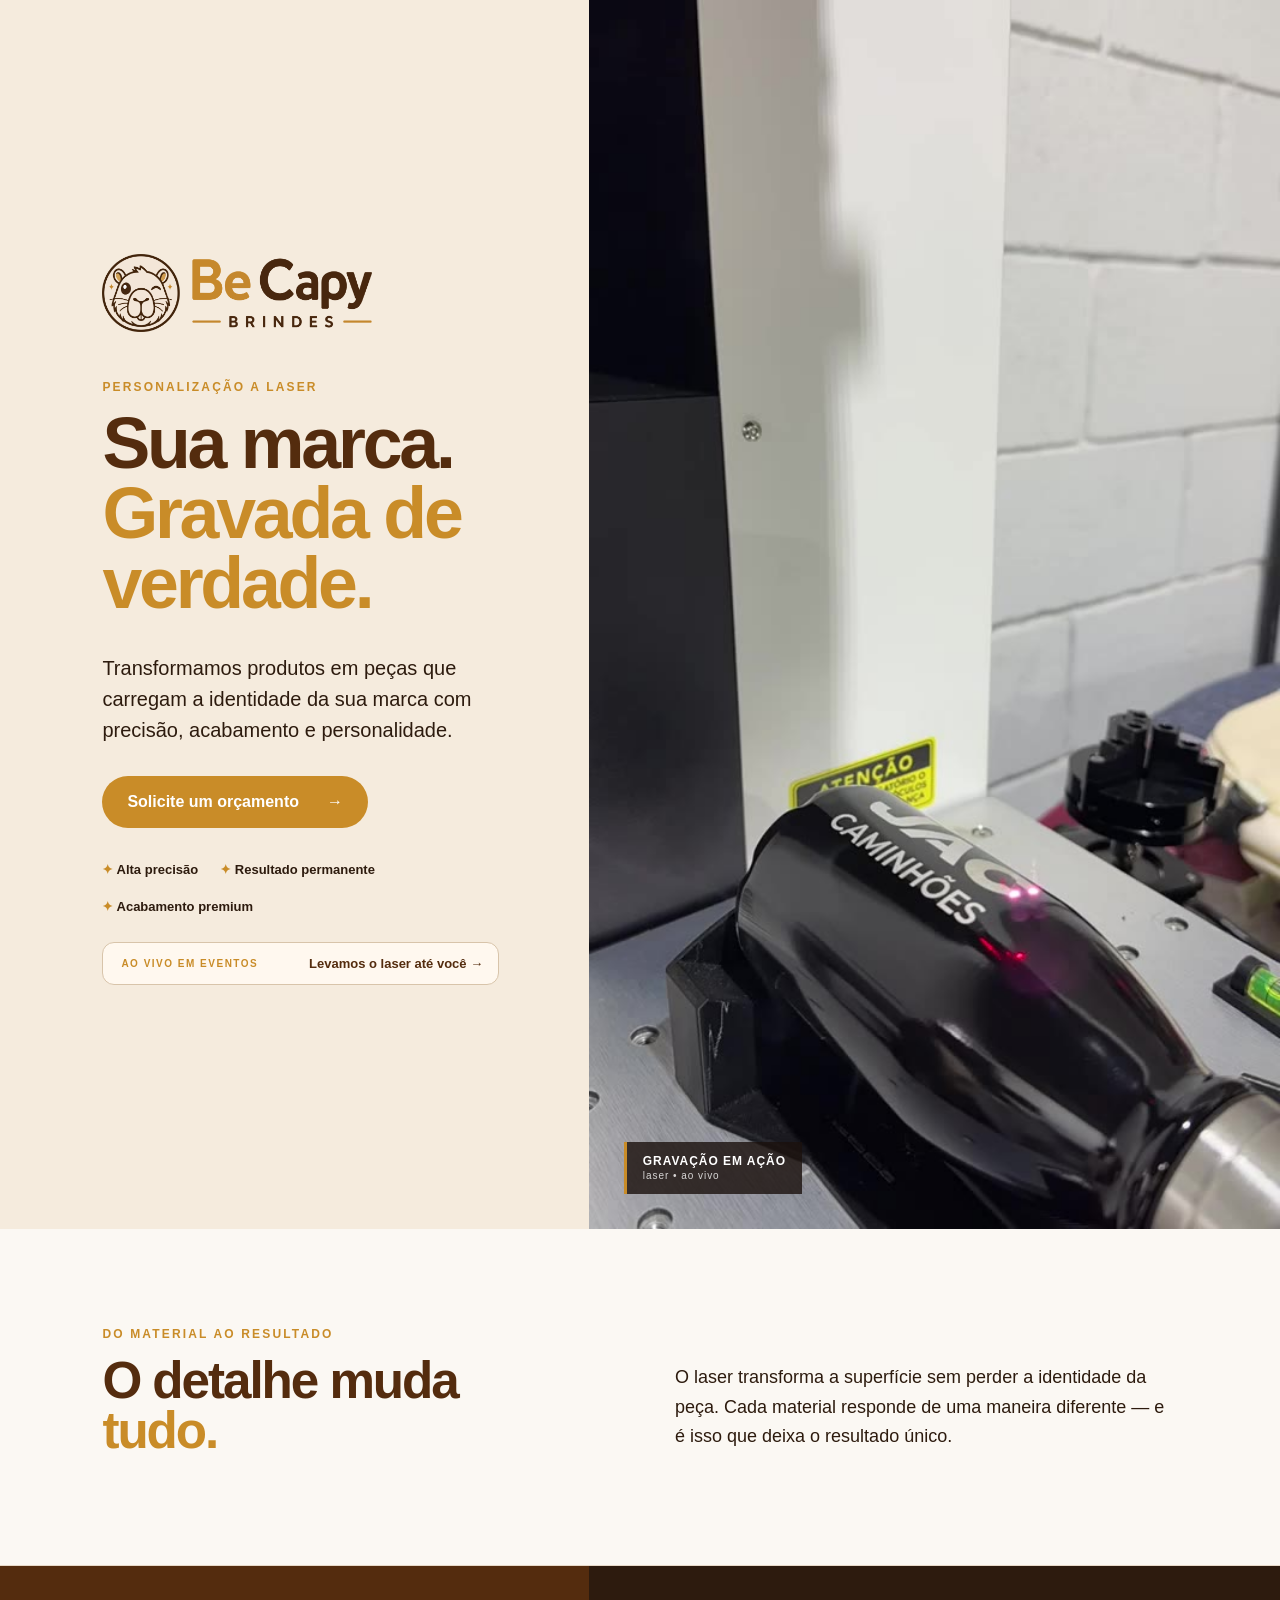
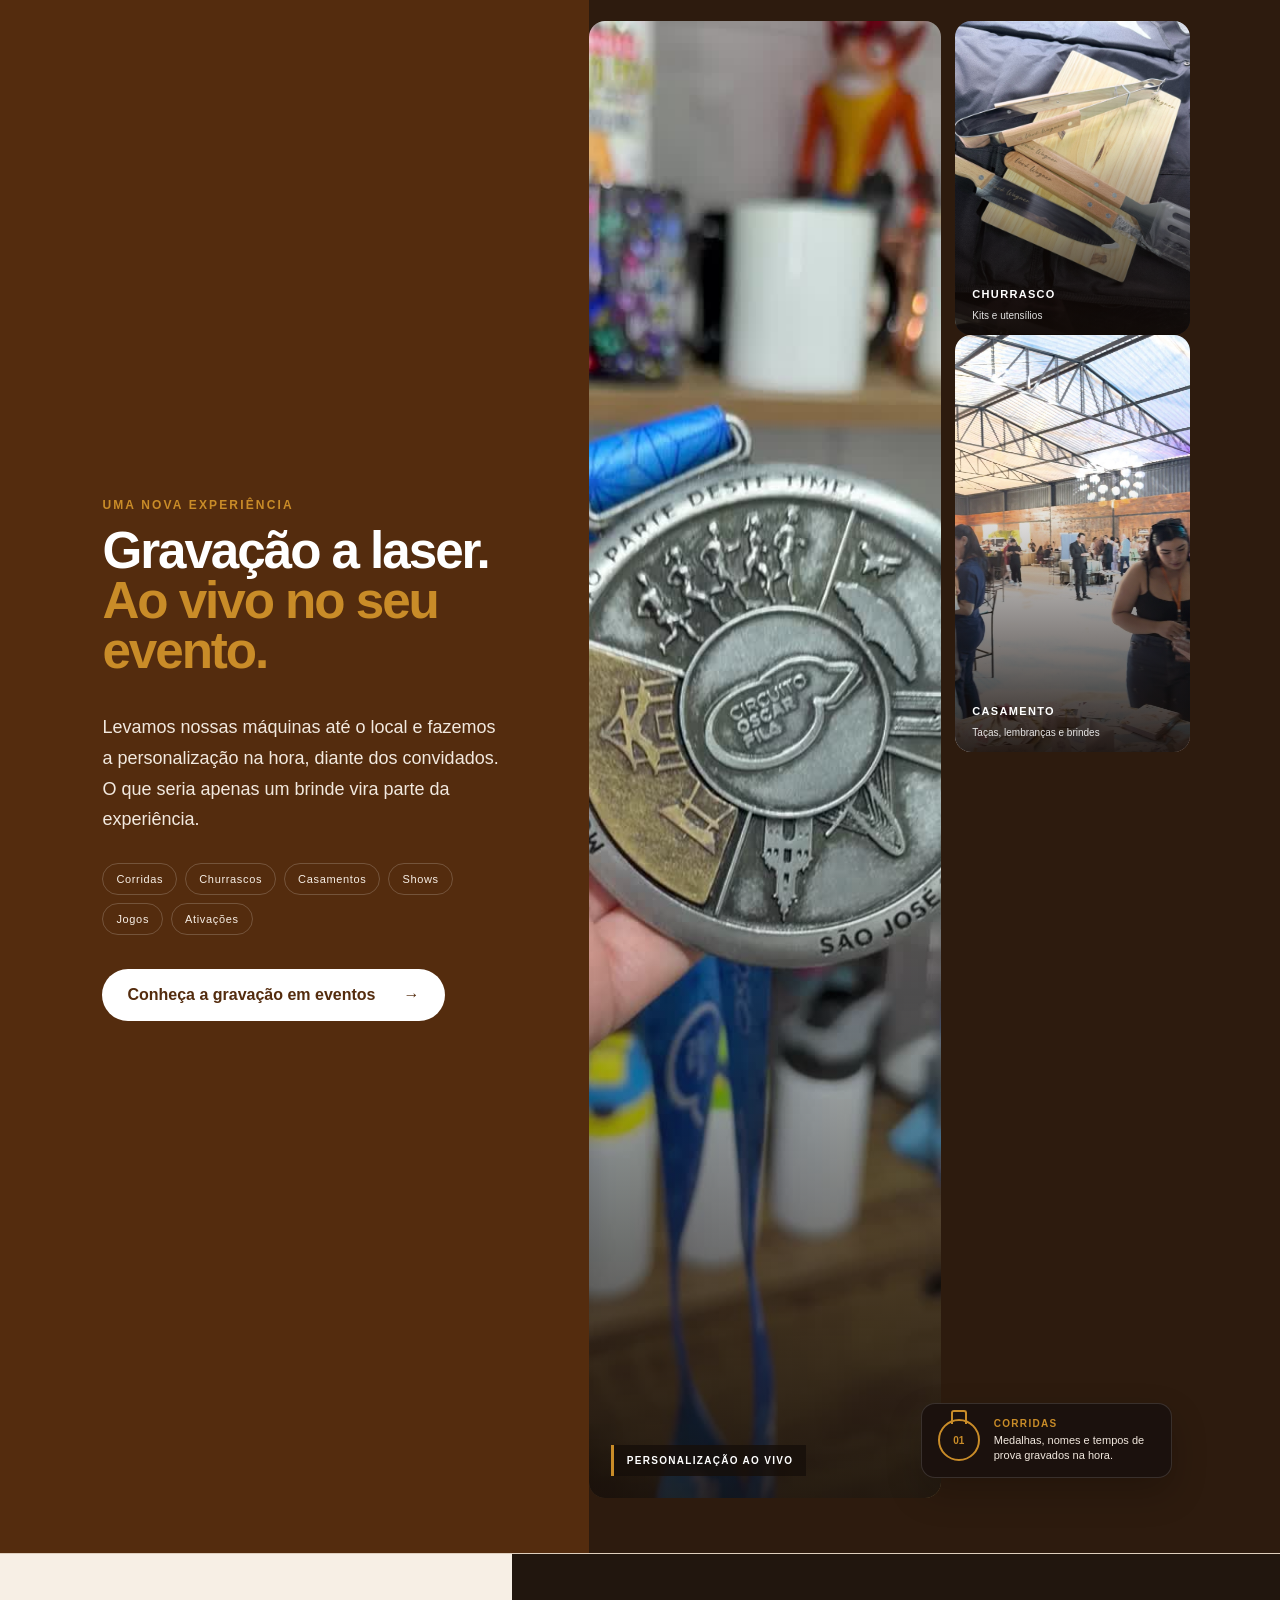
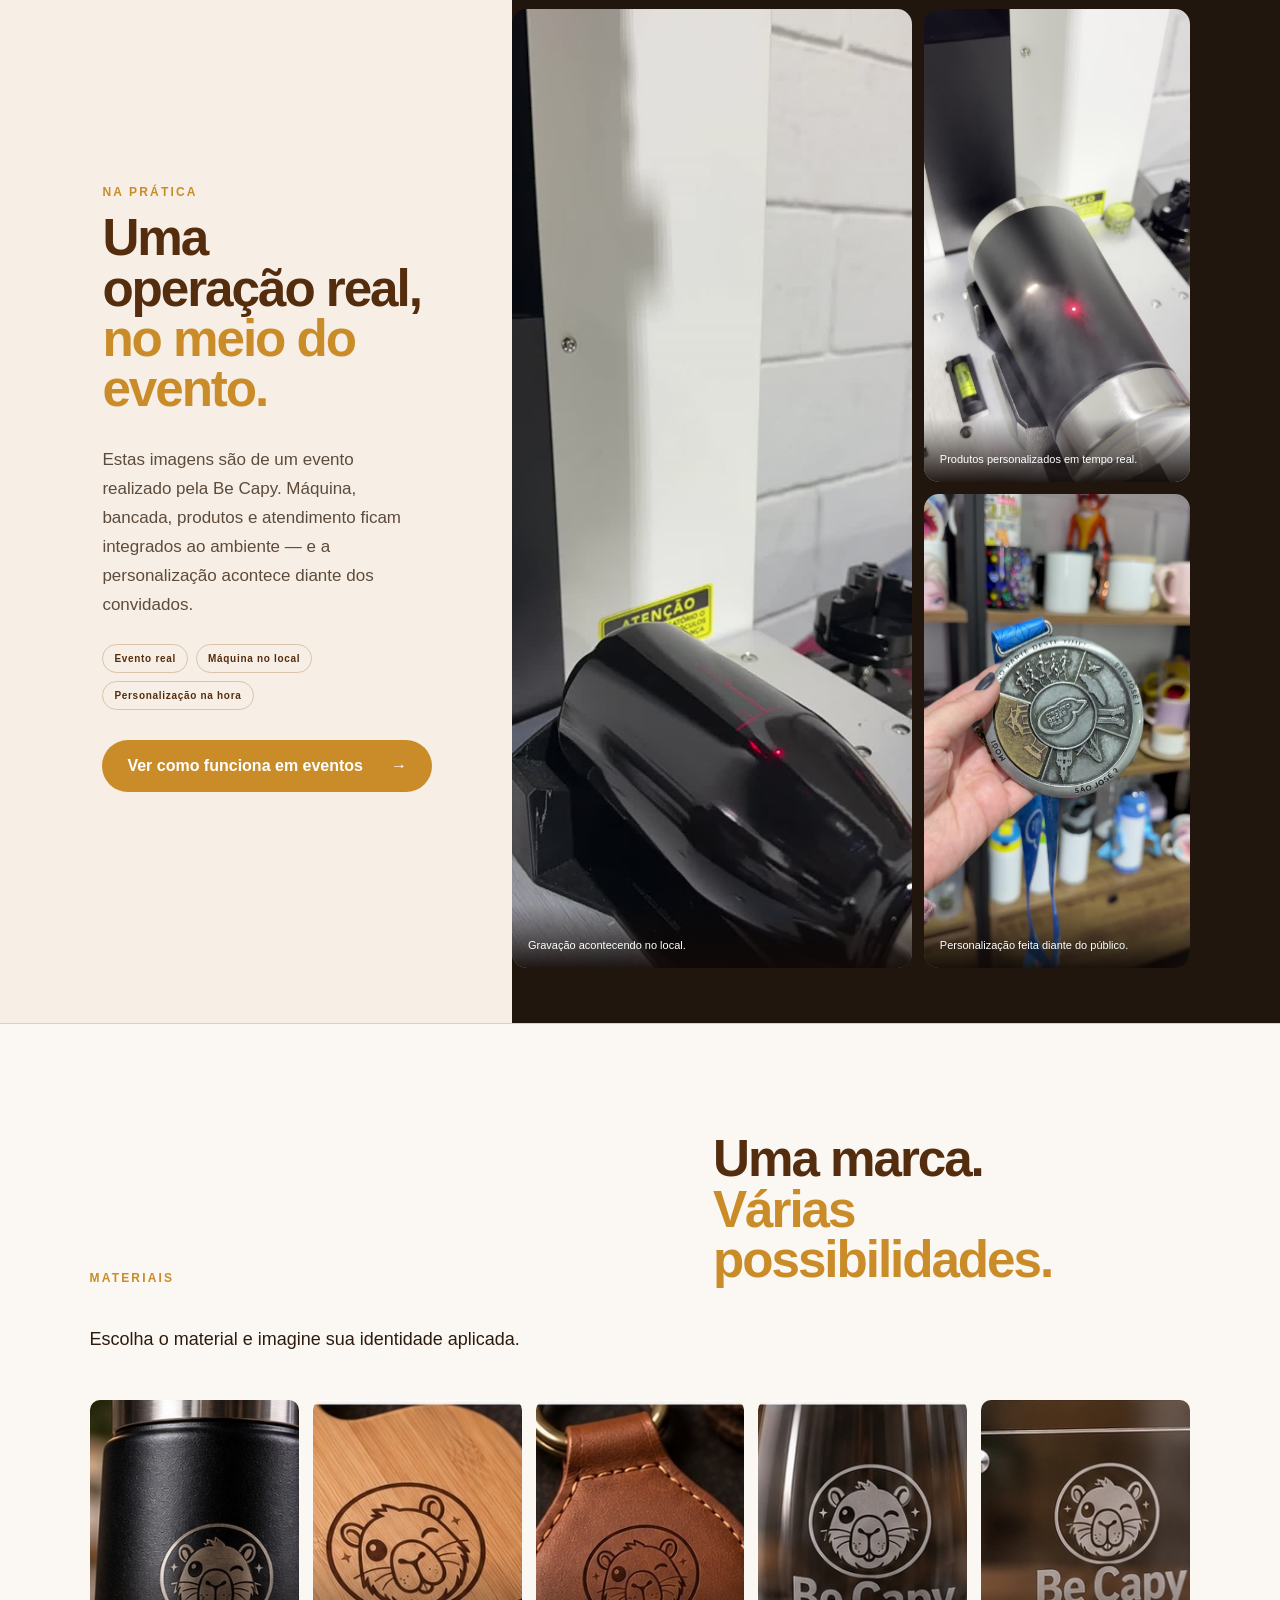
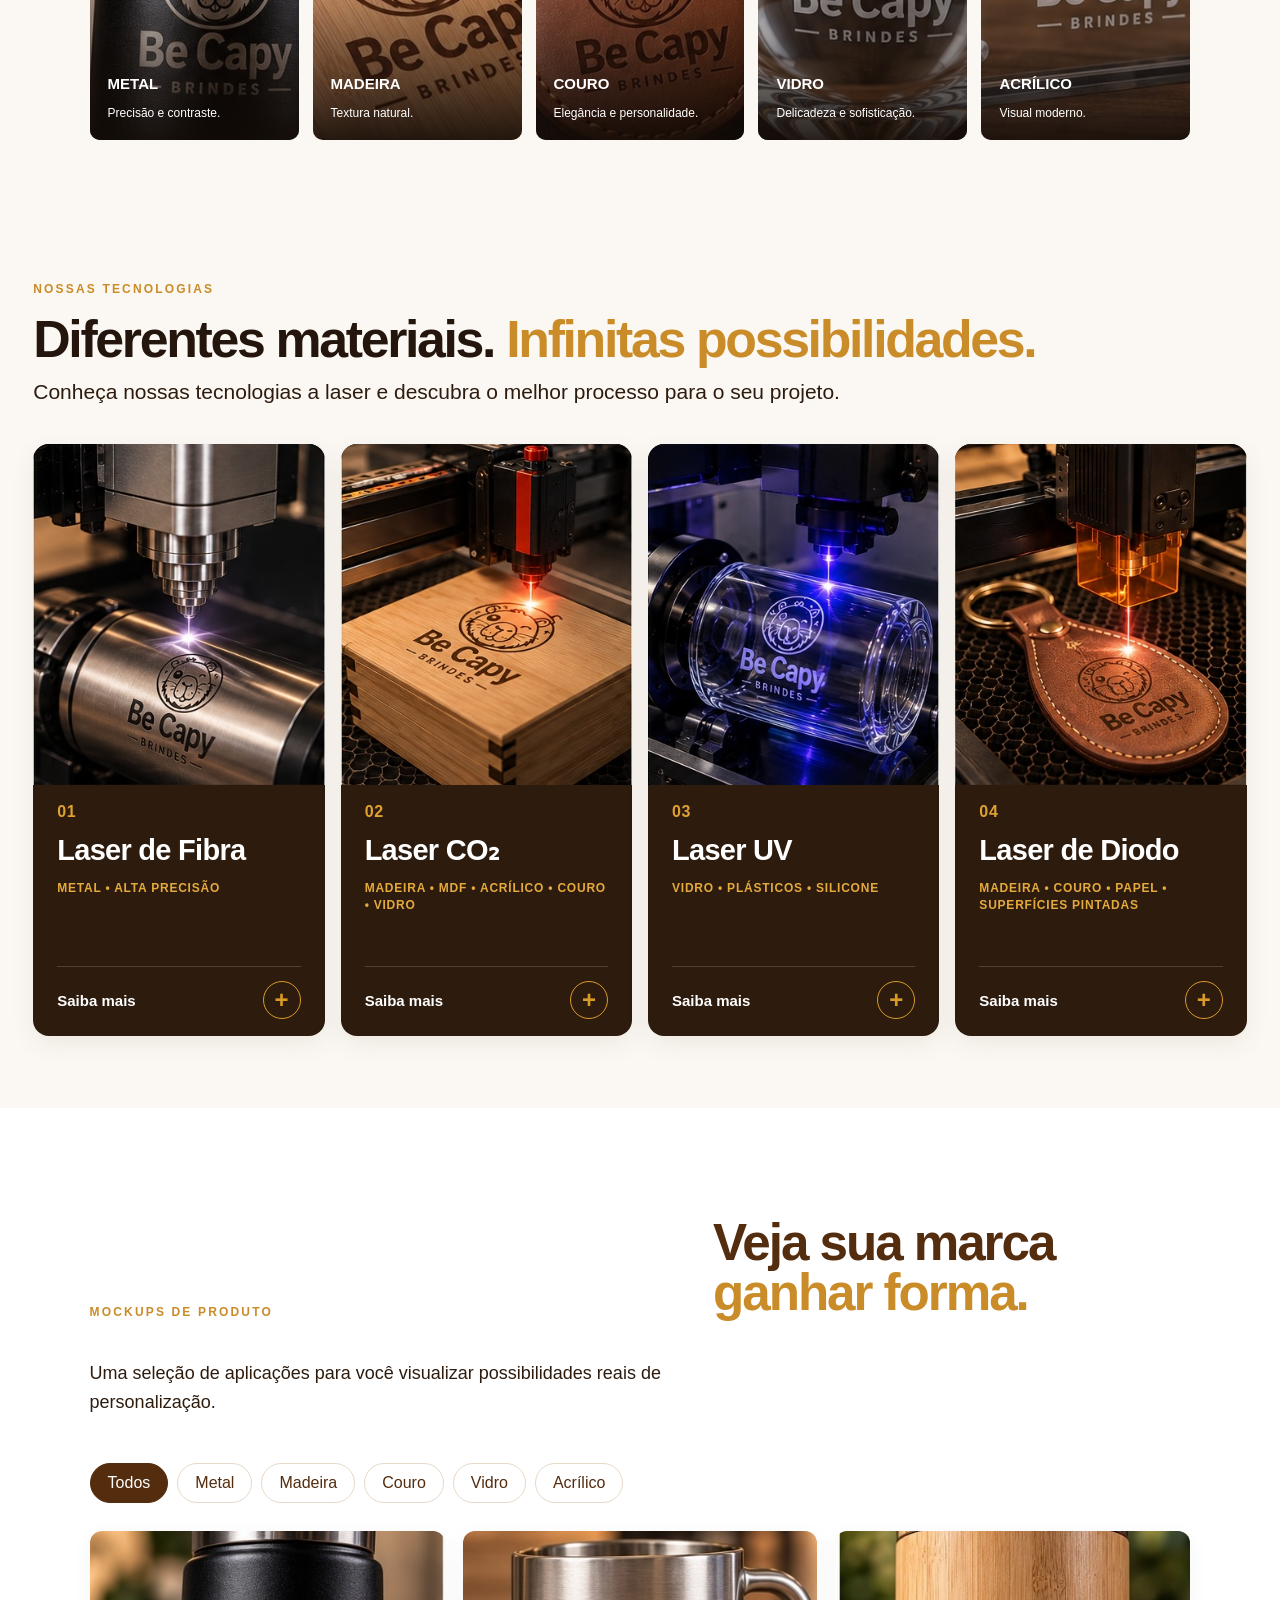
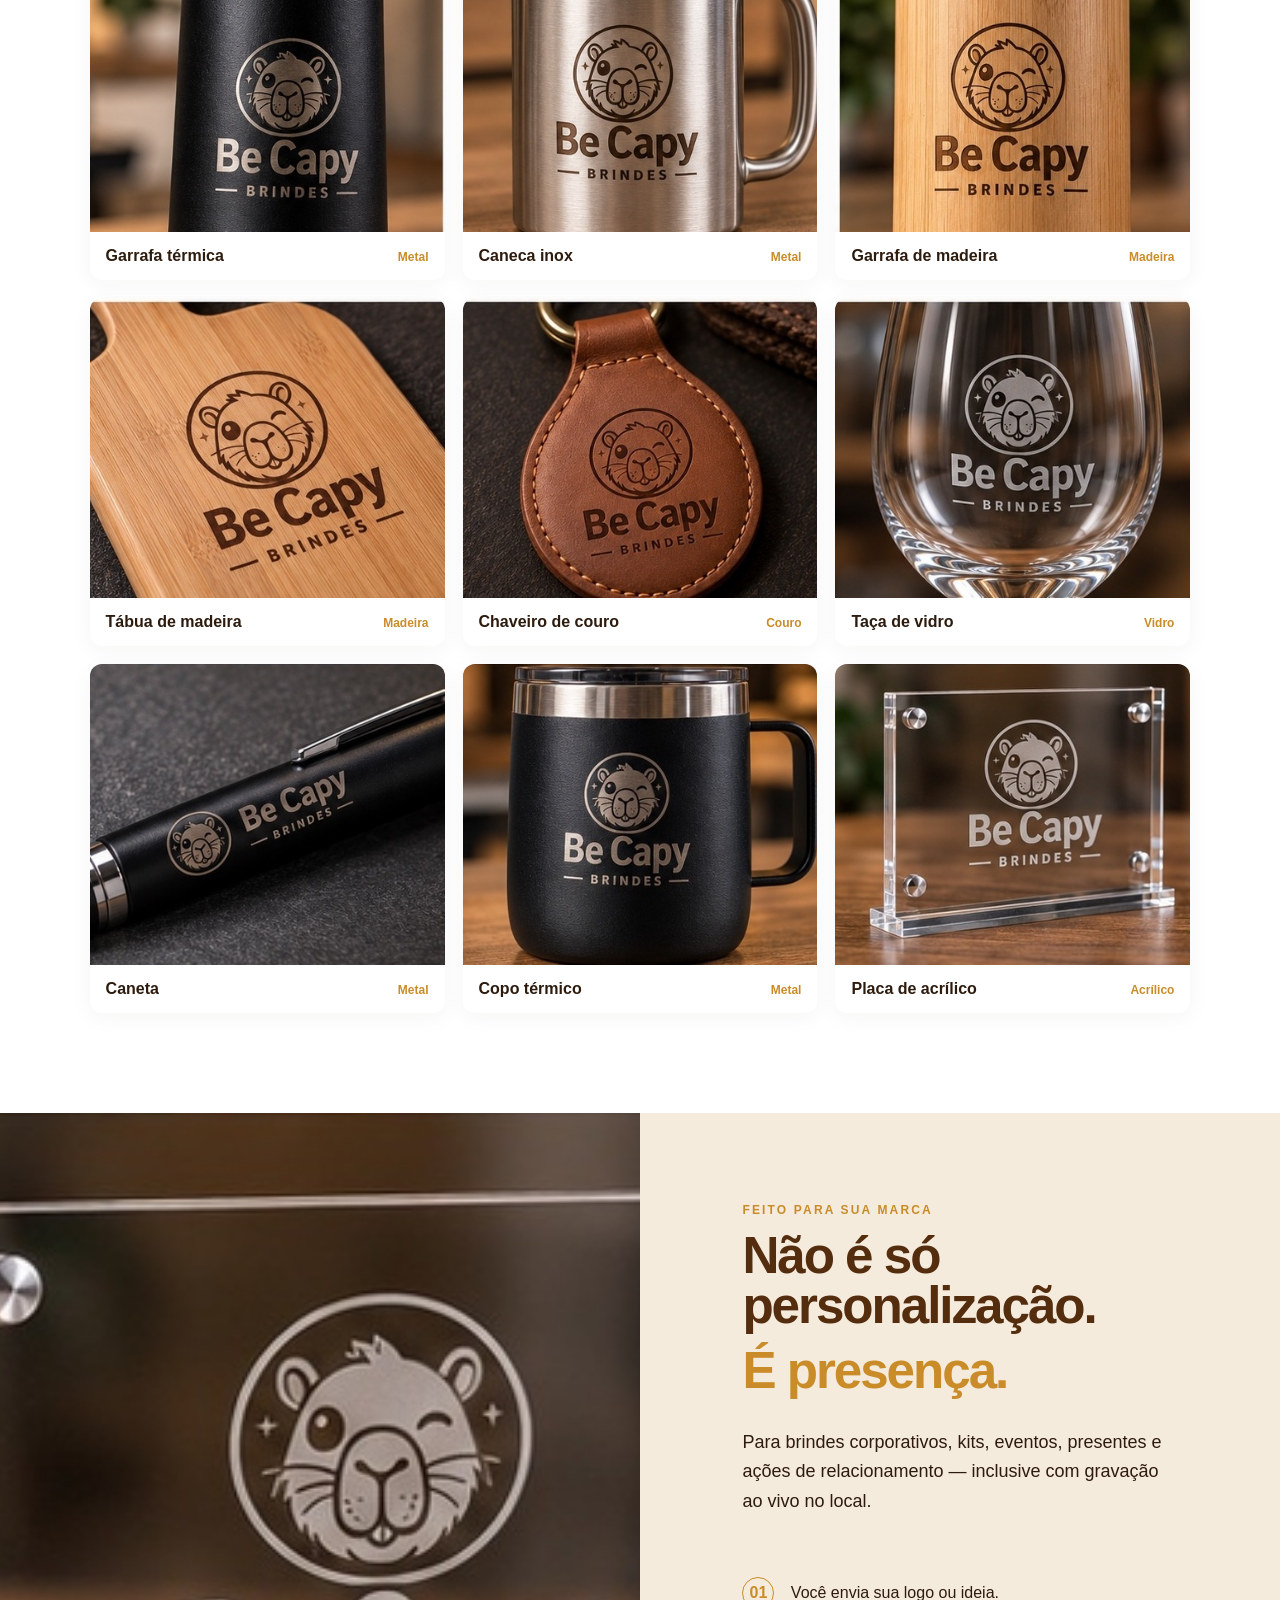
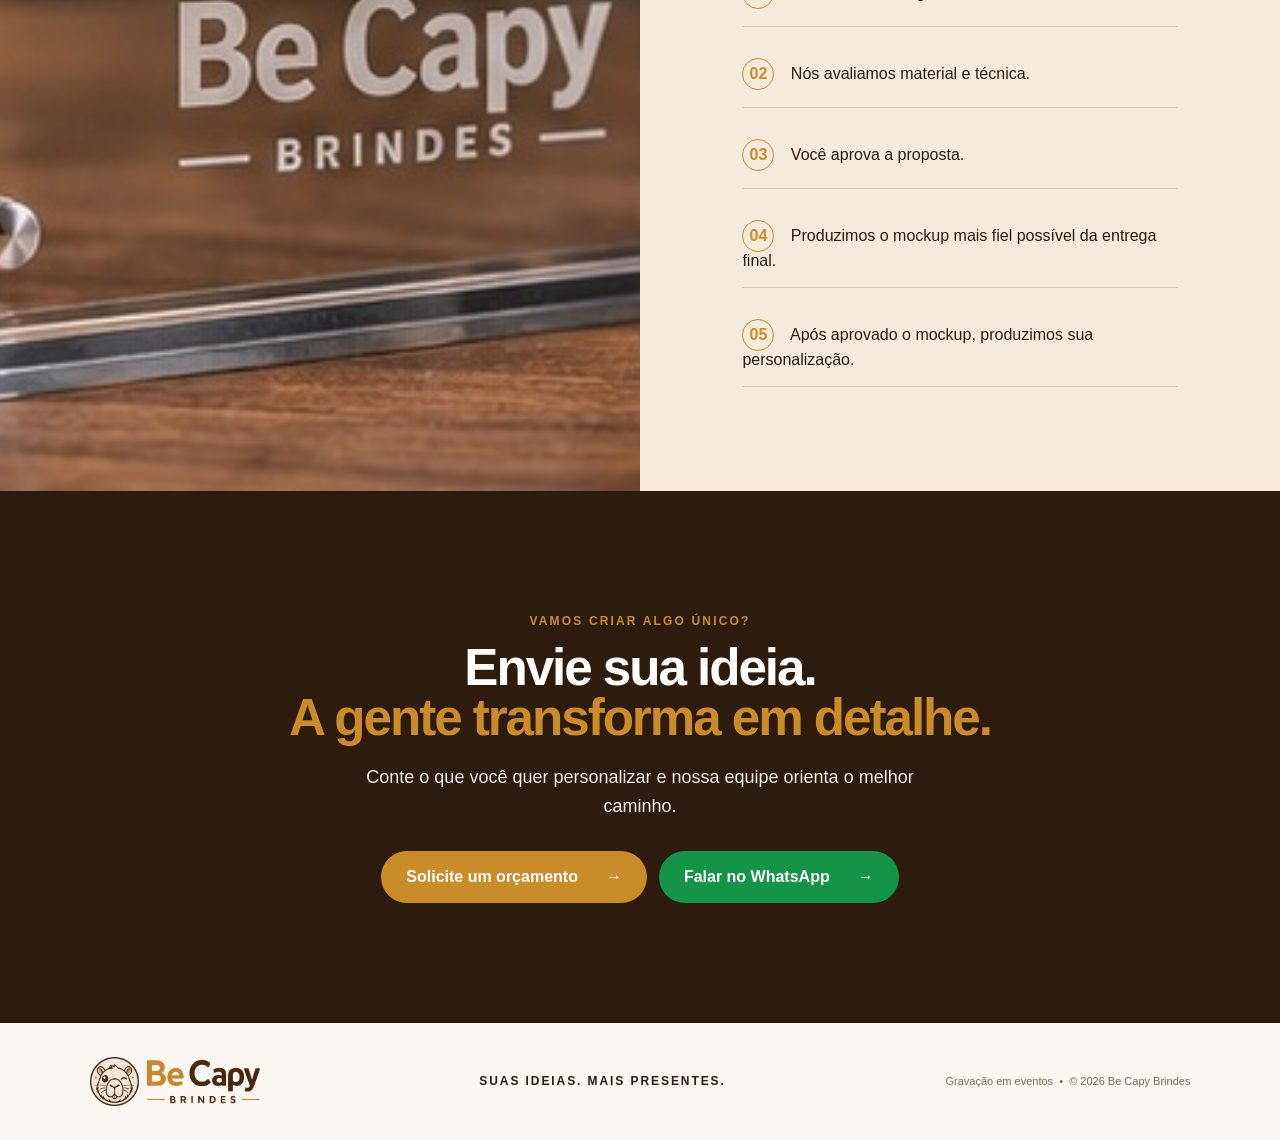
==== commit 59492cb3: "Add files via upload" ====
--- a/index.html
+++ b/index.html
@@ -31,8 +31,10 @@
         <a class="event-teaser" href="#eventos"><span>AO VIVO EM EVENTOS</span><b>Levamos o laser até você →</b></a>
       </div>
       <div class="hero-image reveal">
-        <img src="assets/produtos/garrafa-termica.jpg" alt="Garrafa térmica com gravação a laser Be Capy">
-        <div class="image-tag">GRAVAÇÃO REALISTA<br><small>metal • laser</small></div>
+        <video class="hero-video" autoplay muted loop playsinline preload="metadata" poster="assets/eventos/outras-possibilidades-poster.jpg" aria-label="Gravação a laser acontecendo em uma peça">
+          <source src="assets/eventos/outras-possibilidades.mp4" type="video/mp4">
+        </video>
+        <div class="image-tag">GRAVAÇÃO EM AÇÃO<br><small>laser • ao vivo</small></div>
       </div>
     </section>
 
@@ -56,16 +58,22 @@
       </div>
       <div class="events-showcase reveal">
         <div class="event-photo event-photo-main">
-          <img src="assets/eventos/corrida-medalha.jpg" alt="Medalha de corrida brasileira personalizada">
+          <video autoplay muted loop playsinline preload="metadata" poster="assets/eventos/corrida-medalha-poster.jpg" aria-label="Gravação de medalha de corrida">
+            <source src="assets/eventos/corrida-medalha-ao-vivo.mp4" type="video/mp4">
+          </video>
           <span>PERSONALIZAÇÃO AO VIVO</span>
         </div>
         <div class="event-mini-grid">
           <div class="event-mini">
-            <img src="assets/eventos/churrasco-kit.jpg" alt="Tábua personalizada para evento de churrasco">
+            <video autoplay muted loop playsinline preload="metadata" poster="assets/eventos/churrasco-kit.jpg" aria-label="Gravação a laser em produto para churrasco">
+              <source src="assets/eventos/outras-possibilidades.mp4" type="video/mp4">
+            </video>
             <b>CHURRASCO</b><small>Kits e utensílios</small>
           </div>
           <div class="event-mini">
-            <img src="assets/eventos/wedding-event.jpg" alt="Evento de casamento realizado pela Be Capy">
+            <video autoplay muted loop playsinline preload="metadata" poster="assets/eventos/wedding-event.jpg" aria-label="Gravação a laser em casamento">
+              <source src="assets/eventos/casamento-ao-vivo.mp4" type="video/mp4">
+            </video>
             <b>CASAMENTO</b><small>Taças, lembranças e brindes</small>
           </div>
         </div>
@@ -85,9 +93,9 @@
         <a class="btn btn-primary" href="eventos/index.html">Ver como funciona em eventos <span>→</span></a>
       </div>
       <div class="real-event-gallery">
-        <figure><img src="assets/eventos/laser-real-event.jpg" alt="Máquina de gravação a laser em evento real da Be Capy"><figcaption>Gravação acontecendo no local.</figcaption></figure>
-        <figure><img src="assets/eventos/event-products.jpg" alt="Produtos personalizados em evento real da Be Capy"><figcaption>Produtos prontos para a experiência.</figcaption></figure>
-        <figure><img src="assets/eventos/wedding-laser.jpg" alt="Estação de gravação em evento realizado pela Be Capy"><figcaption>A estação integrada ao evento.</figcaption></figure>
+        <figure><video autoplay muted loop playsinline preload="metadata" poster="assets/eventos/corporativo-gravacao-poster.jpg" aria-label="Laser trabalhando em produto"><source src="assets/eventos/corporativo-gravacao.mp4" type="video/mp4"></video><figcaption>Gravação acontecendo no local.</figcaption></figure>
+        <figure><video autoplay muted loop playsinline preload="metadata" poster="assets/eventos/corporativo-ativacao-poster.jpg" aria-label="Ativação com gravação a laser"><source src="assets/eventos/corporativo-ativacao.mp4" type="video/mp4"></video><figcaption>Produtos personalizados em tempo real.</figcaption></figure>
+        <figure><video autoplay muted loop playsinline preload="metadata" poster="assets/eventos/corrida-medalha-poster.jpg" aria-label="Gravação de medalha de corrida"><source src="assets/eventos/corrida-medalha.mp4" type="video/mp4"></video><figcaption>Personalização feita diante do público.</figcaption></figure>
       </div>
     </section>
 
--- a/styles.css
+++ b/styles.css
@@ -26,7 +26,7 @@
 .hero-points{display:flex;gap:22px;flex-wrap:wrap;margin-top:34px;font-size:13px;font-weight:700}
 .hero-points span::first-letter{color:var(--gold)}
 .hero-image{position:relative;min-height:760px;overflow:hidden;background:#21160e}
-.hero-image img{width:100%;height:100%;object-fit:cover;object-position:center}
+.hero-image img,.hero-image video{width:100%;height:100%;object-fit:cover;object-position:center;display:block}
 .image-tag{position:absolute;left:35px;bottom:35px;padding:12px 16px;border-left:3px solid var(--gold);background:#1b110dcc;color:#fff;font-size:12px;font-weight:800;letter-spacing:.08em}
 .image-tag small{font-weight:500;opacity:.8}
 .intro{display:grid;grid-template-columns:1fr 1fr;gap:70px;padding:95px 8vw;border-bottom:1px solid var(--line);align-items:end}
@@ -103,13 +103,13 @@
 .btn-dark{background:white;color:var(--brown);box-shadow:none}
 .events-showcase{position:relative;min-height:760px;padding:55px 7vw 55px 0;display:grid;grid-template-columns:1.2fr .8fr;grid-template-rows:1fr 1fr;gap:14px;background:#2d1b0e}
 .event-photo-main{grid-row:1 / span 2;position:relative;overflow:hidden;border-radius:16px;background:#160e09;min-height:640px}
-.event-photo-main img{width:100%;height:100%;object-fit:cover;transition:transform .7s ease}
-.event-photo-main:hover img{transform:scale(1.035)}
+.event-photo-main img,.event-photo-main video{width:100%;height:100%;object-fit:cover;transition:transform .7s ease;display:block}
+.event-photo-main:hover img,.event-photo-main:hover video{transform:scale(1.035)}
 .event-photo-main:after{content:"";position:absolute;inset:0;background:linear-gradient(180deg,transparent 55%,#120a06d9)}
 .event-photo-main span{position:absolute;z-index:2;left:22px;bottom:22px;border-left:3px solid var(--gold);padding:10px 13px;background:#160e09cc;font-size:10px;font-weight:900;letter-spacing:.13em}
 .event-mini{position:relative;overflow:hidden;border-radius:16px;background:#160e09;min-height:240px}
-.event-mini img{width:100%;height:100%;object-fit:cover;transition:transform .6s ease;filter:saturate(.92)}
-.event-mini:hover img{transform:scale(1.045)}
+.event-mini img,.event-mini video{width:100%;height:100%;object-fit:cover;transition:transform .6s ease;filter:saturate(.92);display:block}
+.event-mini:hover img,.event-mini:hover video{transform:scale(1.045)}
 .event-mini:after{content:"";position:absolute;inset:35% 0 0;background:linear-gradient(transparent,#120a06e6)}
 .event-mini b,.event-mini small{position:absolute;z-index:2;left:17px;color:white}
 .event-mini b{bottom:35px;font-size:11px;letter-spacing:.12em}.event-mini small{bottom:14px;font-size:10px;opacity:.88}
@@ -201,8 +201,8 @@
 .real-event-gallery{display:grid;grid-template-columns:1.2fr .8fr;grid-template-rows:1fr 1fr;gap:12px;padding:55px 7vw 55px 0;background:#21160e}
 .real-event-gallery figure{position:relative;overflow:hidden;border-radius:15px;margin:0;min-height:250px;background:#120b07}
 .real-event-gallery figure:first-child{grid-row:1 / span 2;min-height:520px}
-.real-event-gallery img{width:100%;height:100%;object-fit:cover;transition:transform .65s ease;display:block}
-.real-event-gallery figure:hover img{transform:scale(1.04)}
+.real-event-gallery img,.real-event-gallery video{width:100%;height:100%;object-fit:cover;transition:transform .65s ease;display:block}
+.real-event-gallery figure:hover img,.real-event-gallery figure:hover video{transform:scale(1.04)}
 .real-event-gallery figcaption{position:absolute;z-index:2;left:0;right:0;bottom:0;padding:34px 16px 15px;color:white;font-size:11px;line-height:1.4;background:linear-gradient(transparent,#100906e8)}
 
 .event-real-case{padding:100px 7vw;background:#fff}
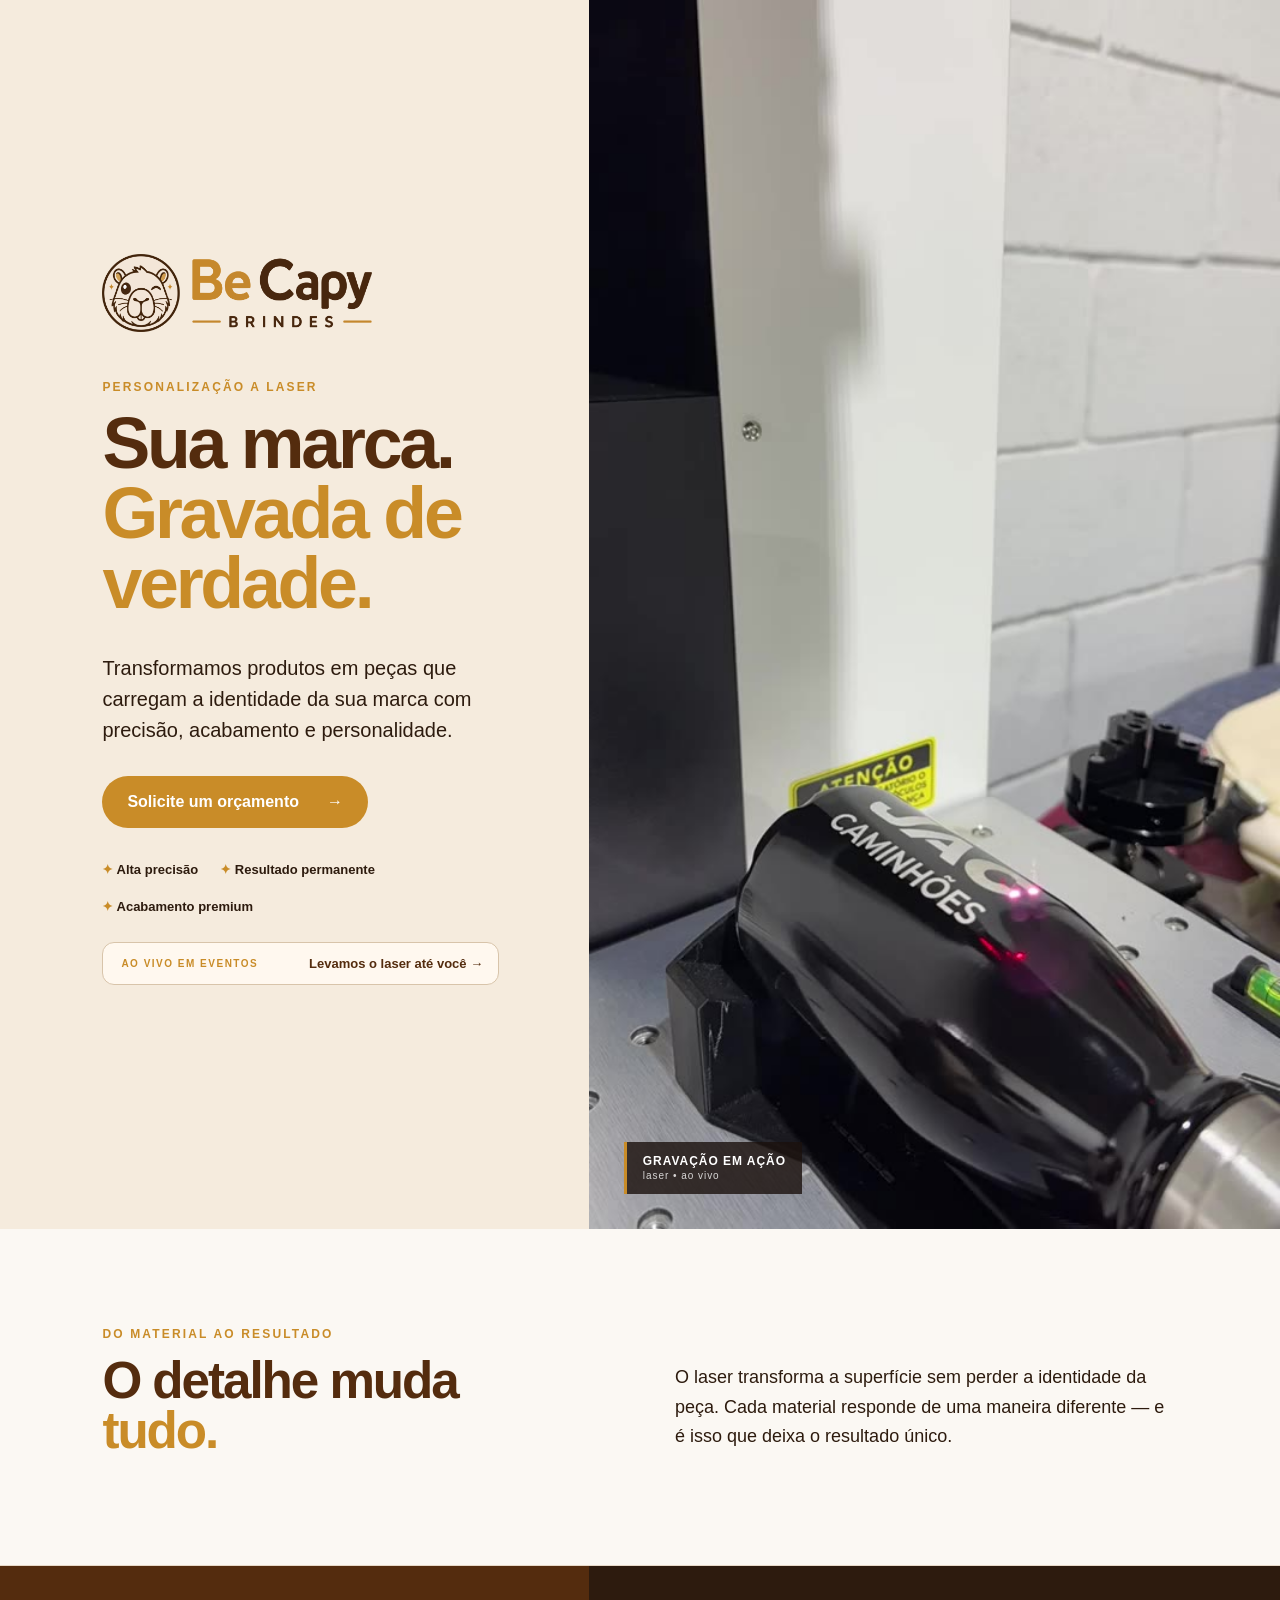
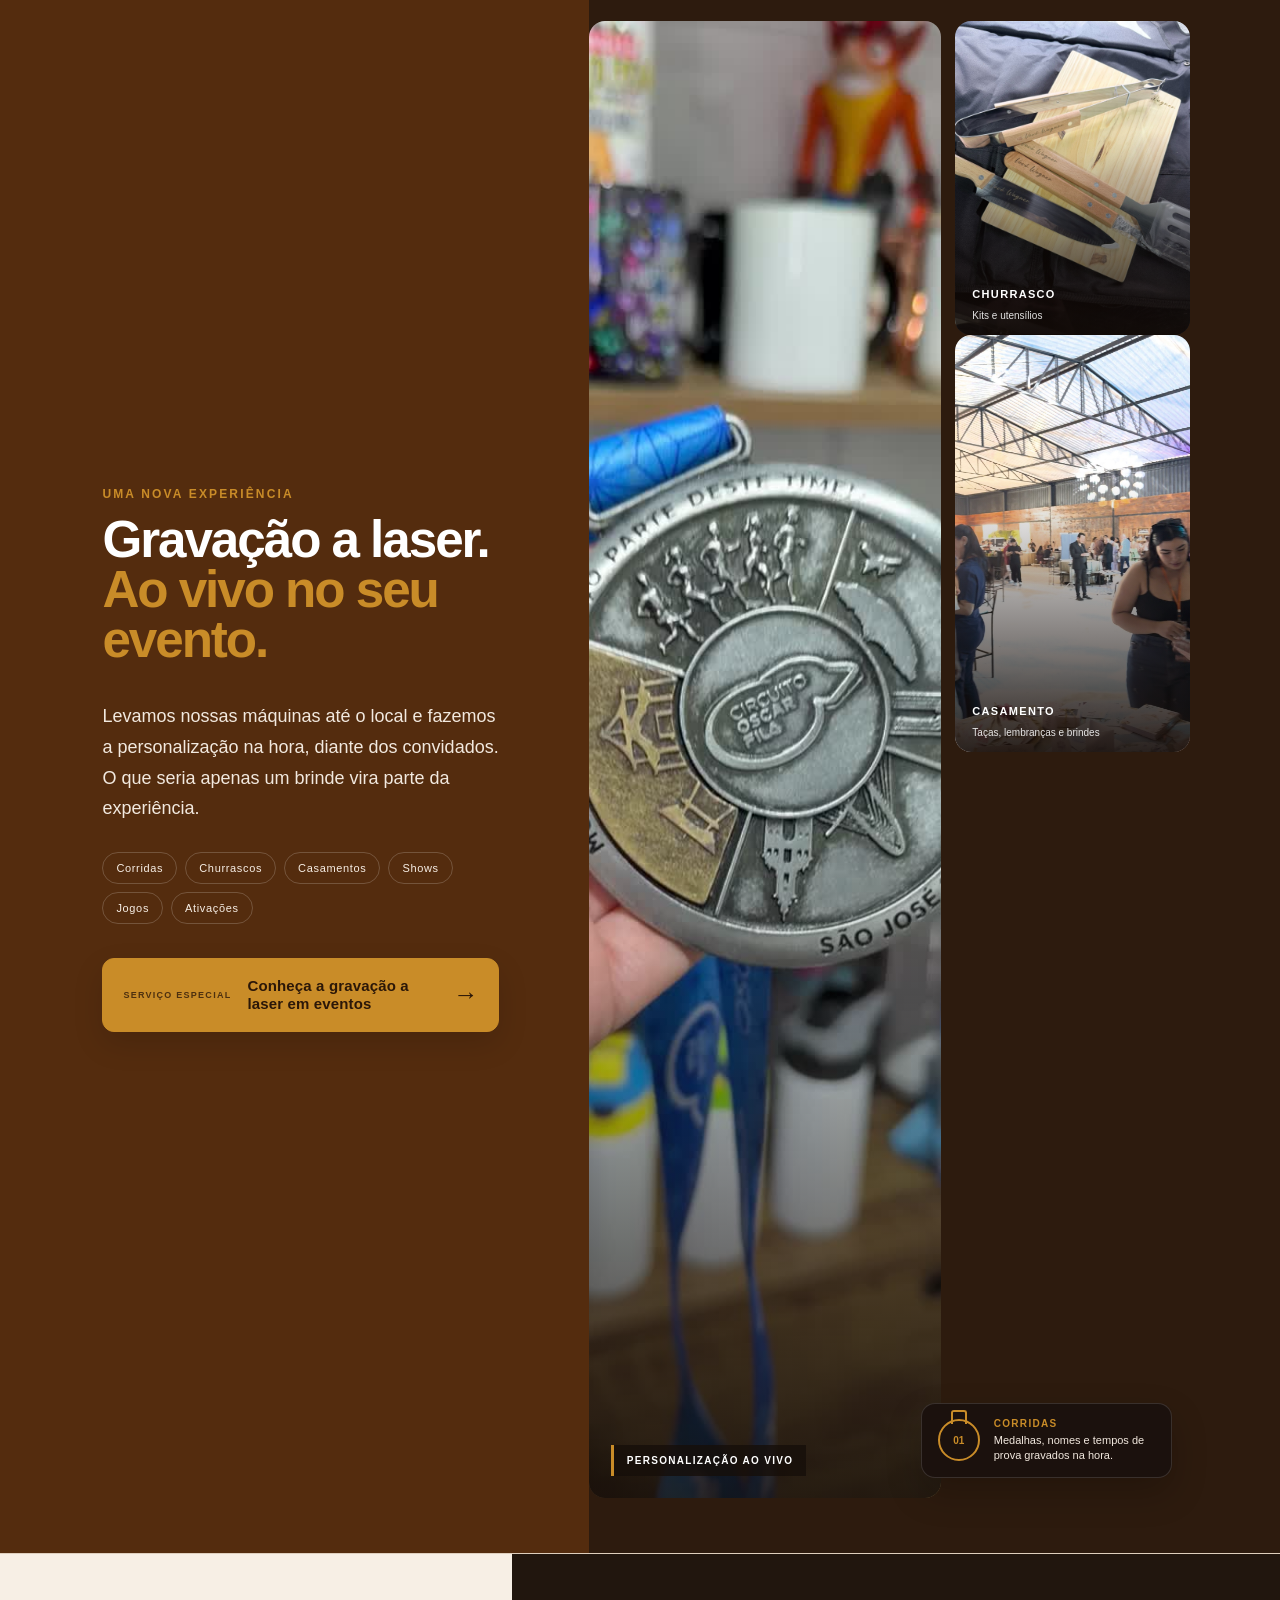
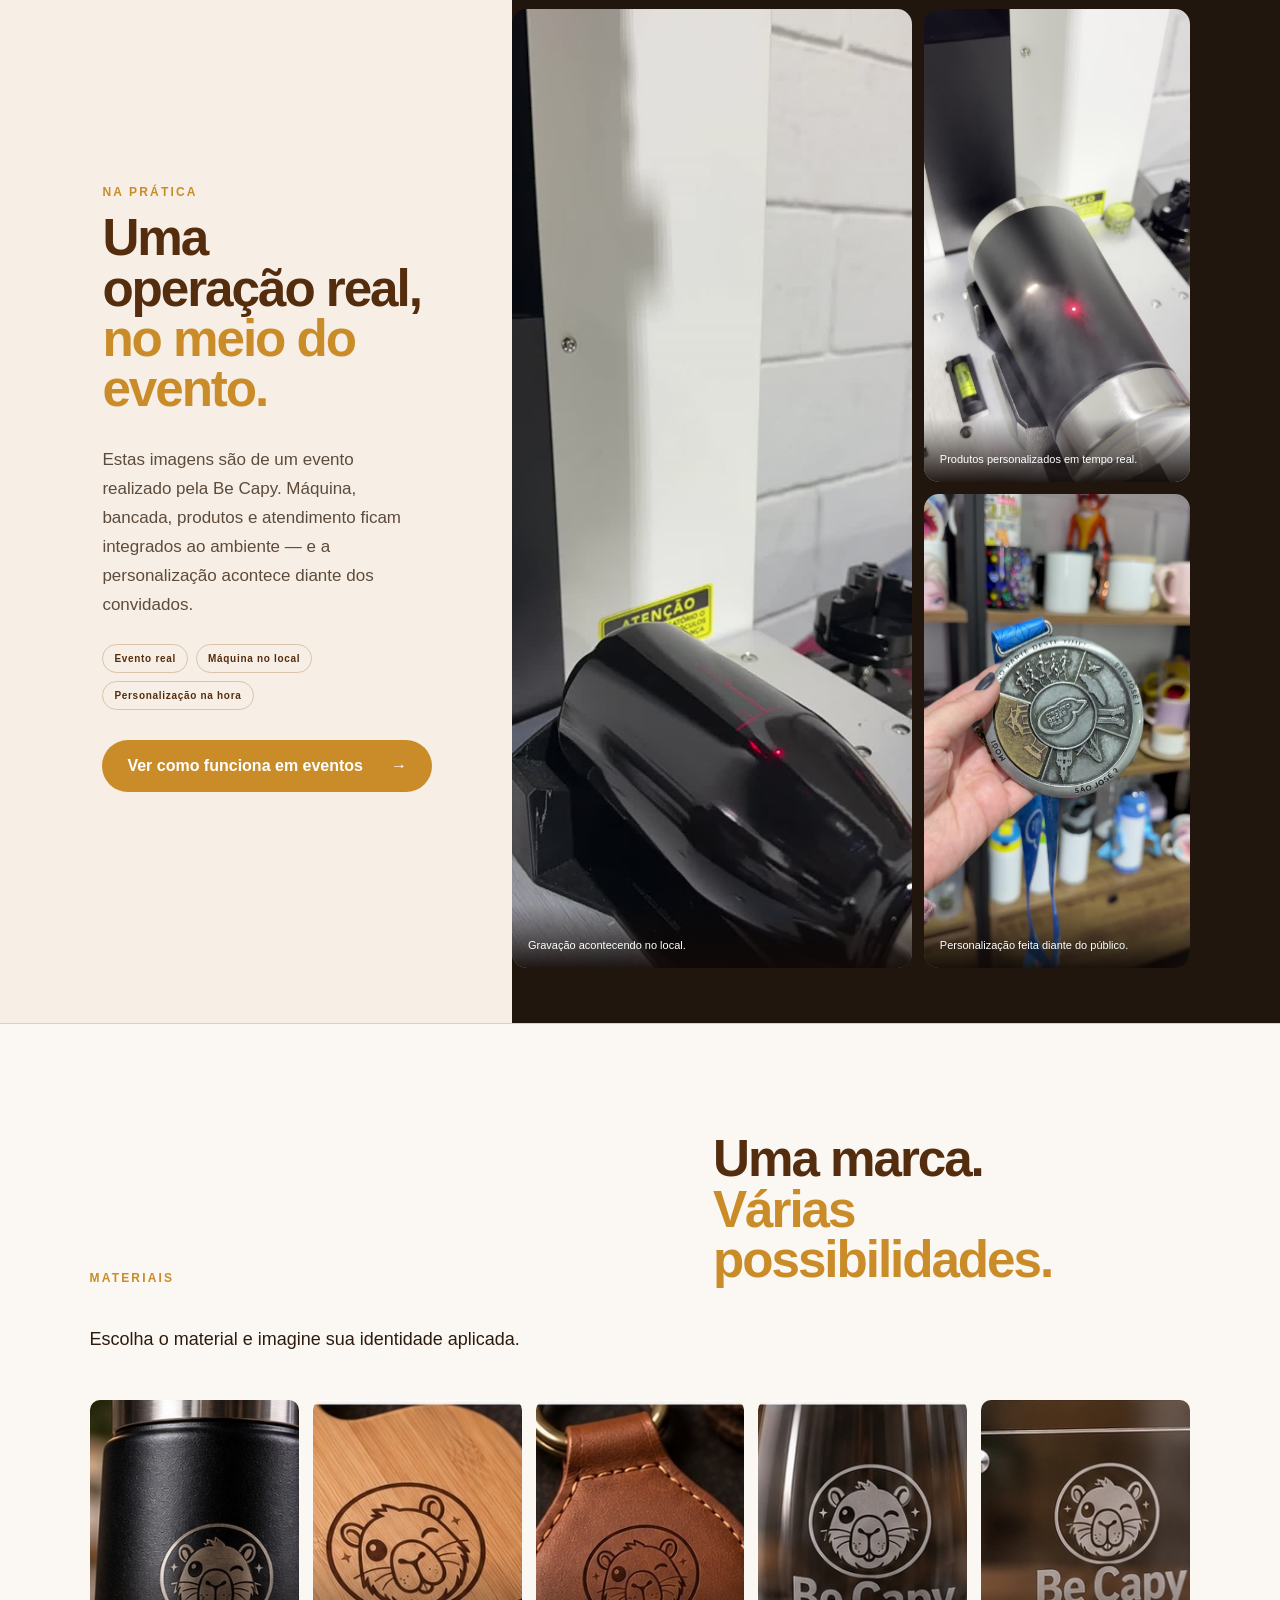
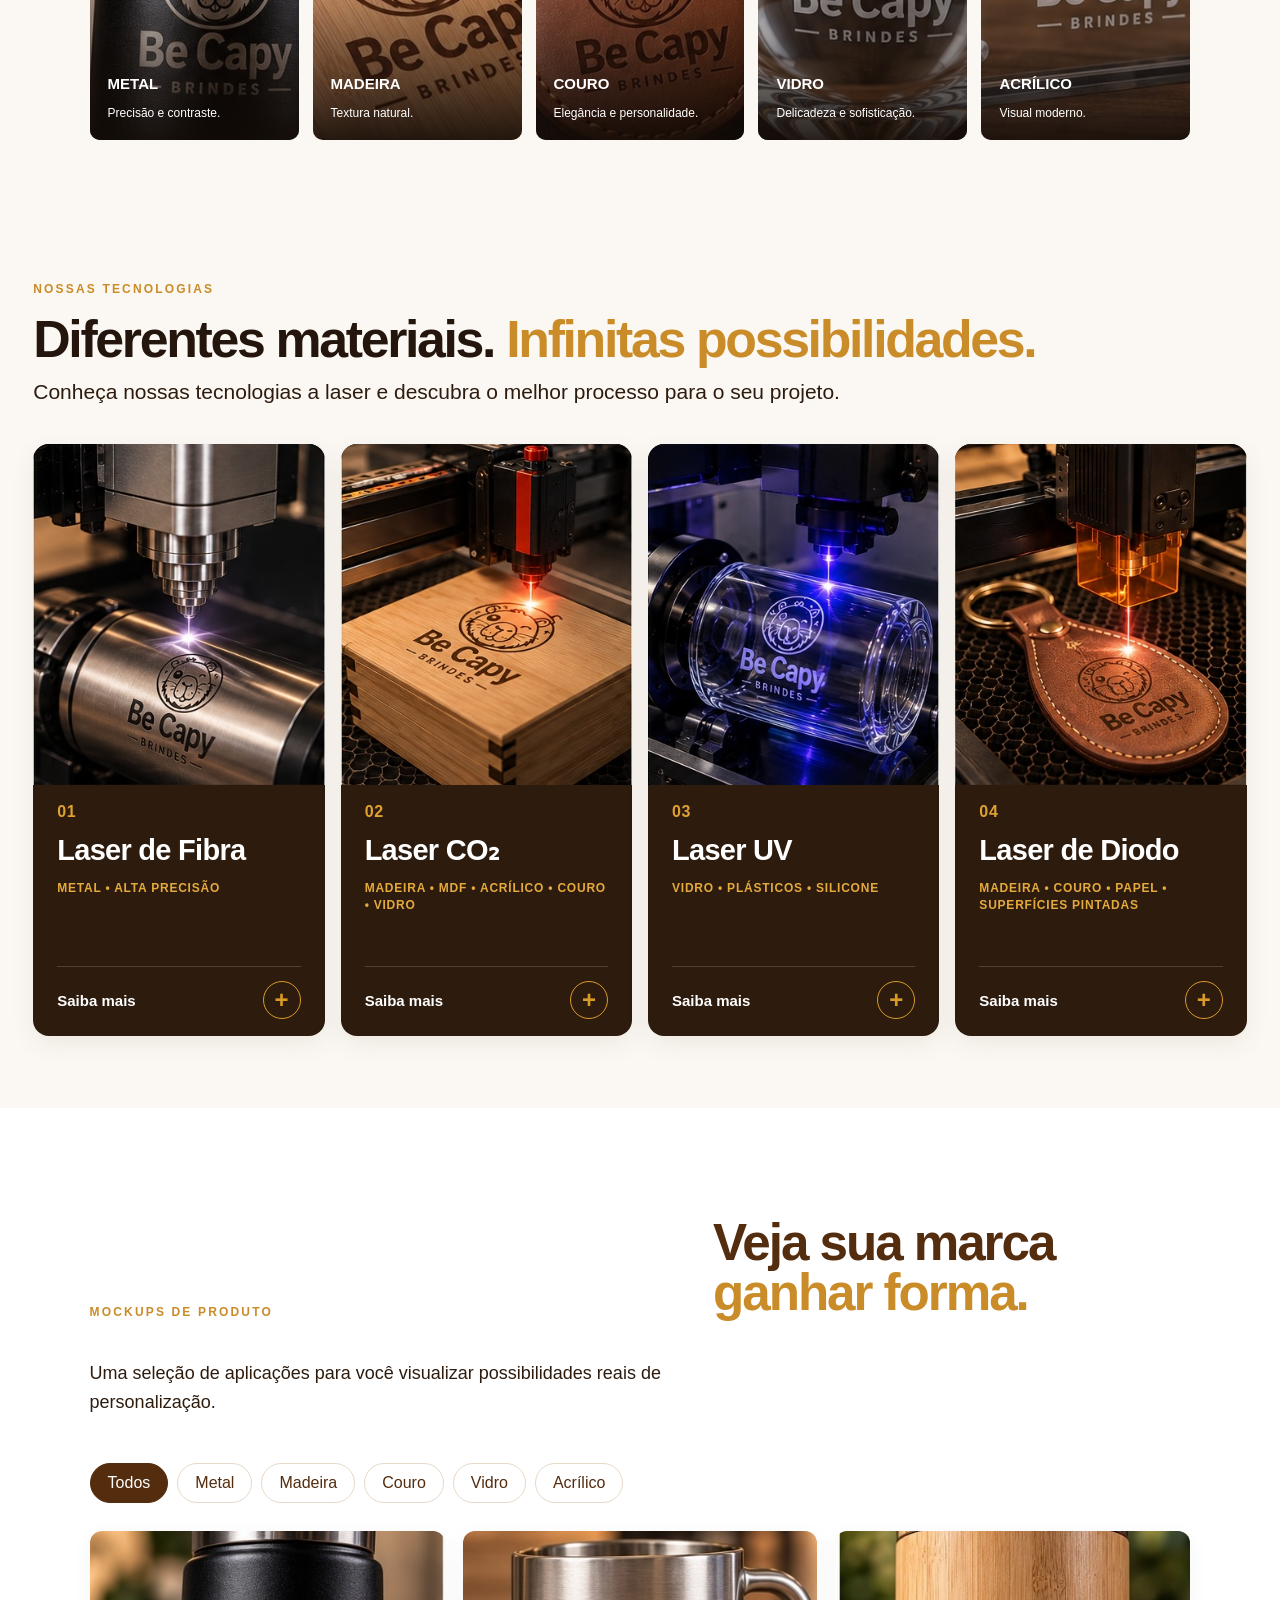
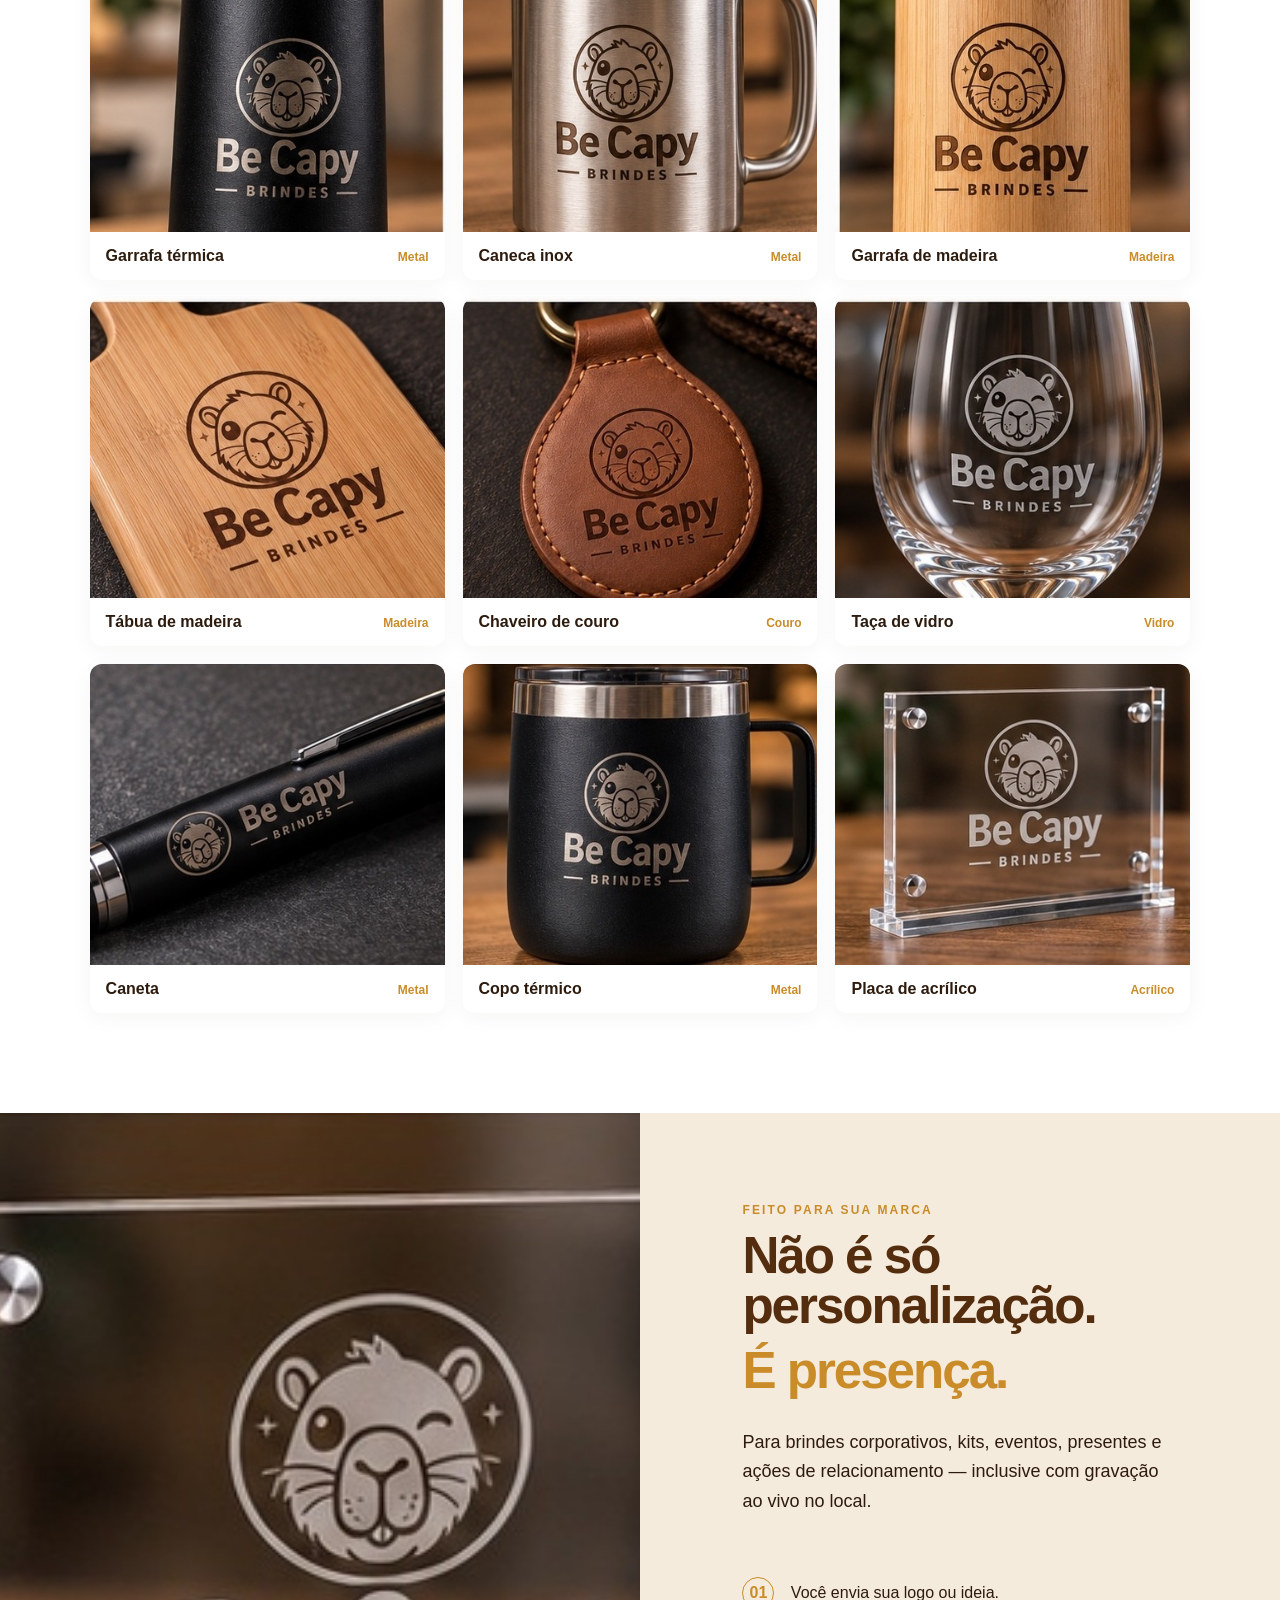
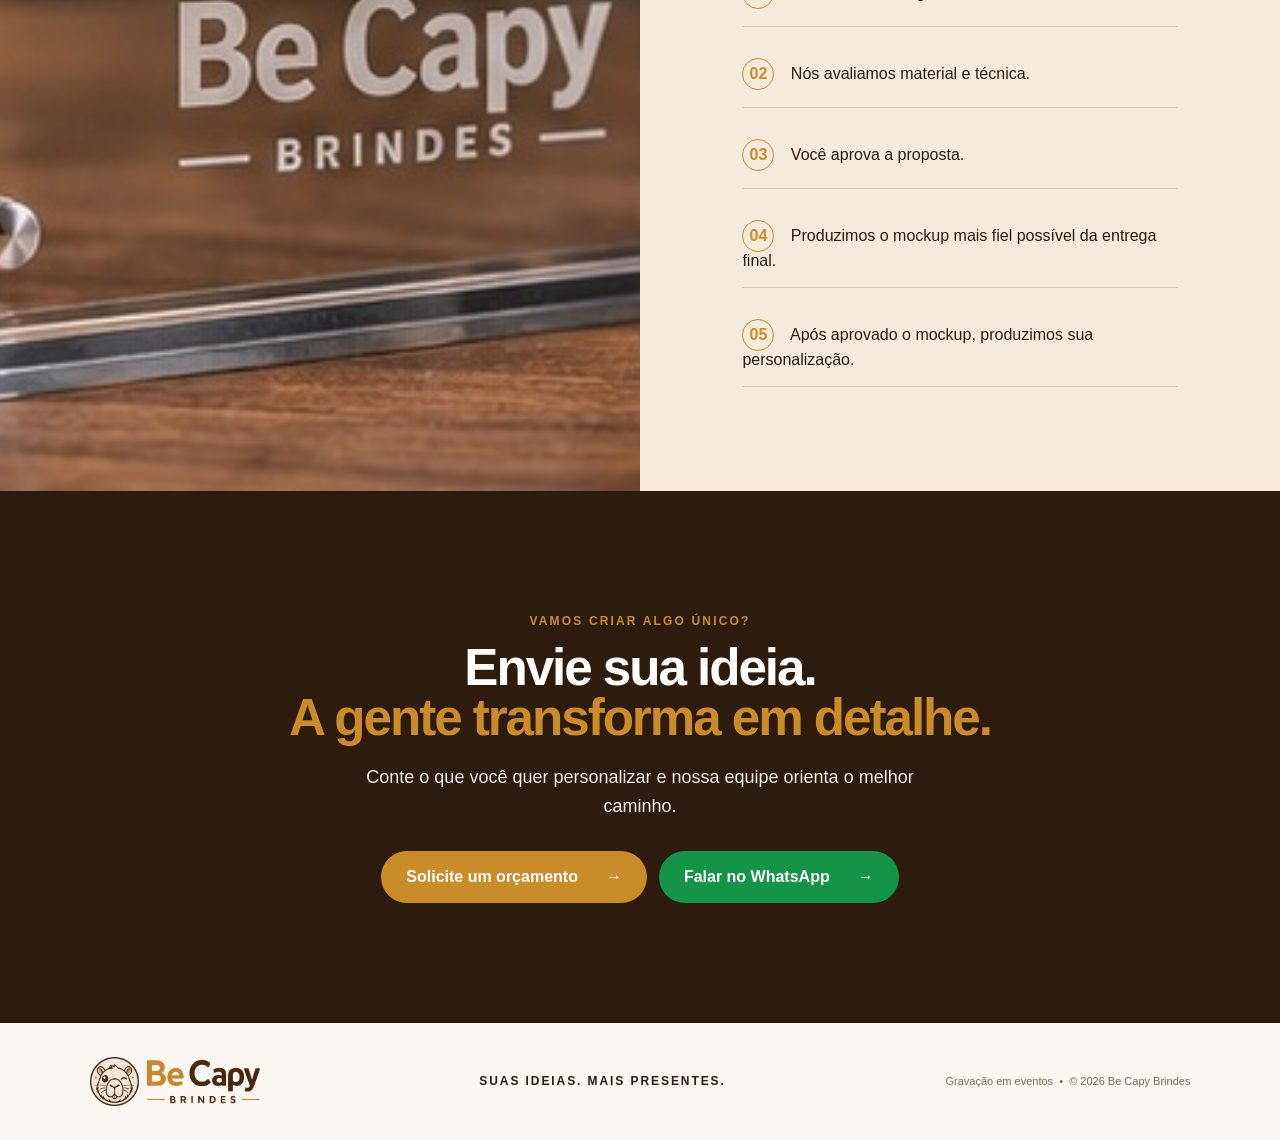
==== commit 051363e6: "Add files via upload" ====
--- a/index.html
+++ b/index.html
@@ -54,7 +54,7 @@
         <div class="event-pills">
           <span>Corridas</span><span>Churrascos</span><span>Casamentos</span><span>Shows</span><span>Jogos</span><span>Ativações</span>
         </div>
-        <a class="btn btn-dark" href="eventos/index.html">Conheça a gravação em eventos <span>→</span></a>
+        <a class="event-cta" href="eventos/index.html"><span class="event-cta-kicker">SERVIÇO ESPECIAL</span><strong>Conheça a gravação a laser em eventos</strong><span class="event-cta-arrow">→</span></a>
       </div>
       <div class="events-showcase reveal">
         <div class="event-photo event-photo-main">
--- a/styles.css
+++ b/styles.css
@@ -234,3 +234,64 @@
  .event-real-grid figure:first-child{grid-column:auto;min-height:380px}
  .event-real-grid figure{min-height:330px}
 }
+
+/* V9 — ajuste mobile da página principal */
+@media (max-width: 900px){
+  .hero{grid-template-columns:1fr;min-height:0}
+  .hero-copy{padding:38px 7vw 46px}
+  .brand-logo{width:min(240px,72%);margin-bottom:28px}
+  .hero-image{min-height:58vw;max-height:520px}
+  .hero-image video{object-position:center}
+  .intro{padding:70px 7vw;gap:24px}
+  .events{grid-template-columns:1fr;min-height:0}
+  .events-copy{padding:72px 7vw 48px}
+  .events-copy h2{font-size:clamp(38px,8vw,56px)}
+  .events-showcase{min-height:0;padding:0 7vw 70px;grid-template-columns:1fr 1fr;grid-template-rows:auto auto;gap:12px}
+  .event-photo-main{grid-column:1 / -1;grid-row:auto;min-height:520px}
+  .event-mini{min-height:260px}
+  .event-runner{position:relative;right:auto;bottom:auto;left:auto;grid-column:1 / -1;margin-top:0}
+}
+
+@media (max-width:560px){
+  .hero-copy{padding:34px 6vw 40px}
+  .brand-logo{width:205px;margin-bottom:24px}
+  .eyebrow{font-size:10px;letter-spacing:.16em}
+  h1{font-size:45px;line-height:.96}
+  .lead{font-size:16px;line-height:1.55;margin:17px 0 24px}
+  .btn{width:100%;padding:15px 20px;gap:16px}
+  .hero-points{display:grid;grid-template-columns:1fr;gap:9px;margin-top:25px;font-size:12px}
+  .event-teaser{margin-top:25px}
+  .hero-image{min-height:430px;max-height:none}
+  .image-tag{left:18px;bottom:18px;font-size:10px}
+
+  .intro{padding:58px 6vw;gap:20px}
+  .intro h2{font-size:38px}
+
+  /* A seção de eventos não fica mais espremida em duas colunas no celular. */
+  .events{display:block;min-height:0}
+  .events-copy{padding:62px 6vw 38px}
+  .events-copy h2{font-size:40px;line-height:.98}
+  .events-copy p{font-size:16px;line-height:1.6;margin:18px 0 24px}
+  .event-pills{gap:7px;margin-bottom:27px}
+  .event-pills span{font-size:10px;padding:8px 11px}
+  .events-showcase{display:grid;grid-template-columns:1fr 1fr;grid-template-rows:auto auto auto;min-height:0;padding:0 6vw 58px;gap:9px}
+  .event-photo-main{grid-column:1 / -1;grid-row:auto;min-height:430px;border-radius:14px}
+  .event-mini{min-height:220px;border-radius:14px}
+  .event-mini b{bottom:32px;font-size:10px}
+  .event-mini small{bottom:12px;font-size:9px}
+  .event-runner{grid-column:1 / -1;margin:0;padding:12px 13px;border-radius:12px;gap:10px}
+  .medal-icon{width:36px;height:36px;flex-basis:36px}
+  .event-runner small{font-size:10px}
+
+  .real-event-copy{padding:58px 6vw 38px}
+  .real-event-gallery{padding:0 6vw 52px}
+  .event-real-case{padding:58px 6vw}
+}
+
+/* V10 — CTA de eventos em destaque */
+.event-cta{display:flex;align-items:center;gap:16px;width:min(100%,610px);padding:18px 20px;border:1px solid var(--gold);border-radius:12px;background:var(--gold);color:#2b1708;text-decoration:none;box-shadow:0 12px 30px #00000022;transition:transform .22s ease,box-shadow .22s ease,background .22s ease}
+.event-cta:hover{transform:translateY(-3px);background:#d59a32;box-shadow:0 18px 36px #00000030}
+.event-cta-kicker{font-size:9px;font-weight:900;letter-spacing:.14em;white-space:nowrap;opacity:.78}
+.event-cta strong{font-size:15px;line-height:1.2;letter-spacing:.01em;flex:1}
+.event-cta-arrow{font-size:25px;line-height:1;font-weight:400}
+@media(max-width:560px){.event-cta{width:100%;padding:18px 17px;gap:10px;flex-wrap:wrap}.event-cta-kicker{width:100%;font-size:9px}.event-cta strong{font-size:16px}.event-cta-arrow{margin-left:auto}}
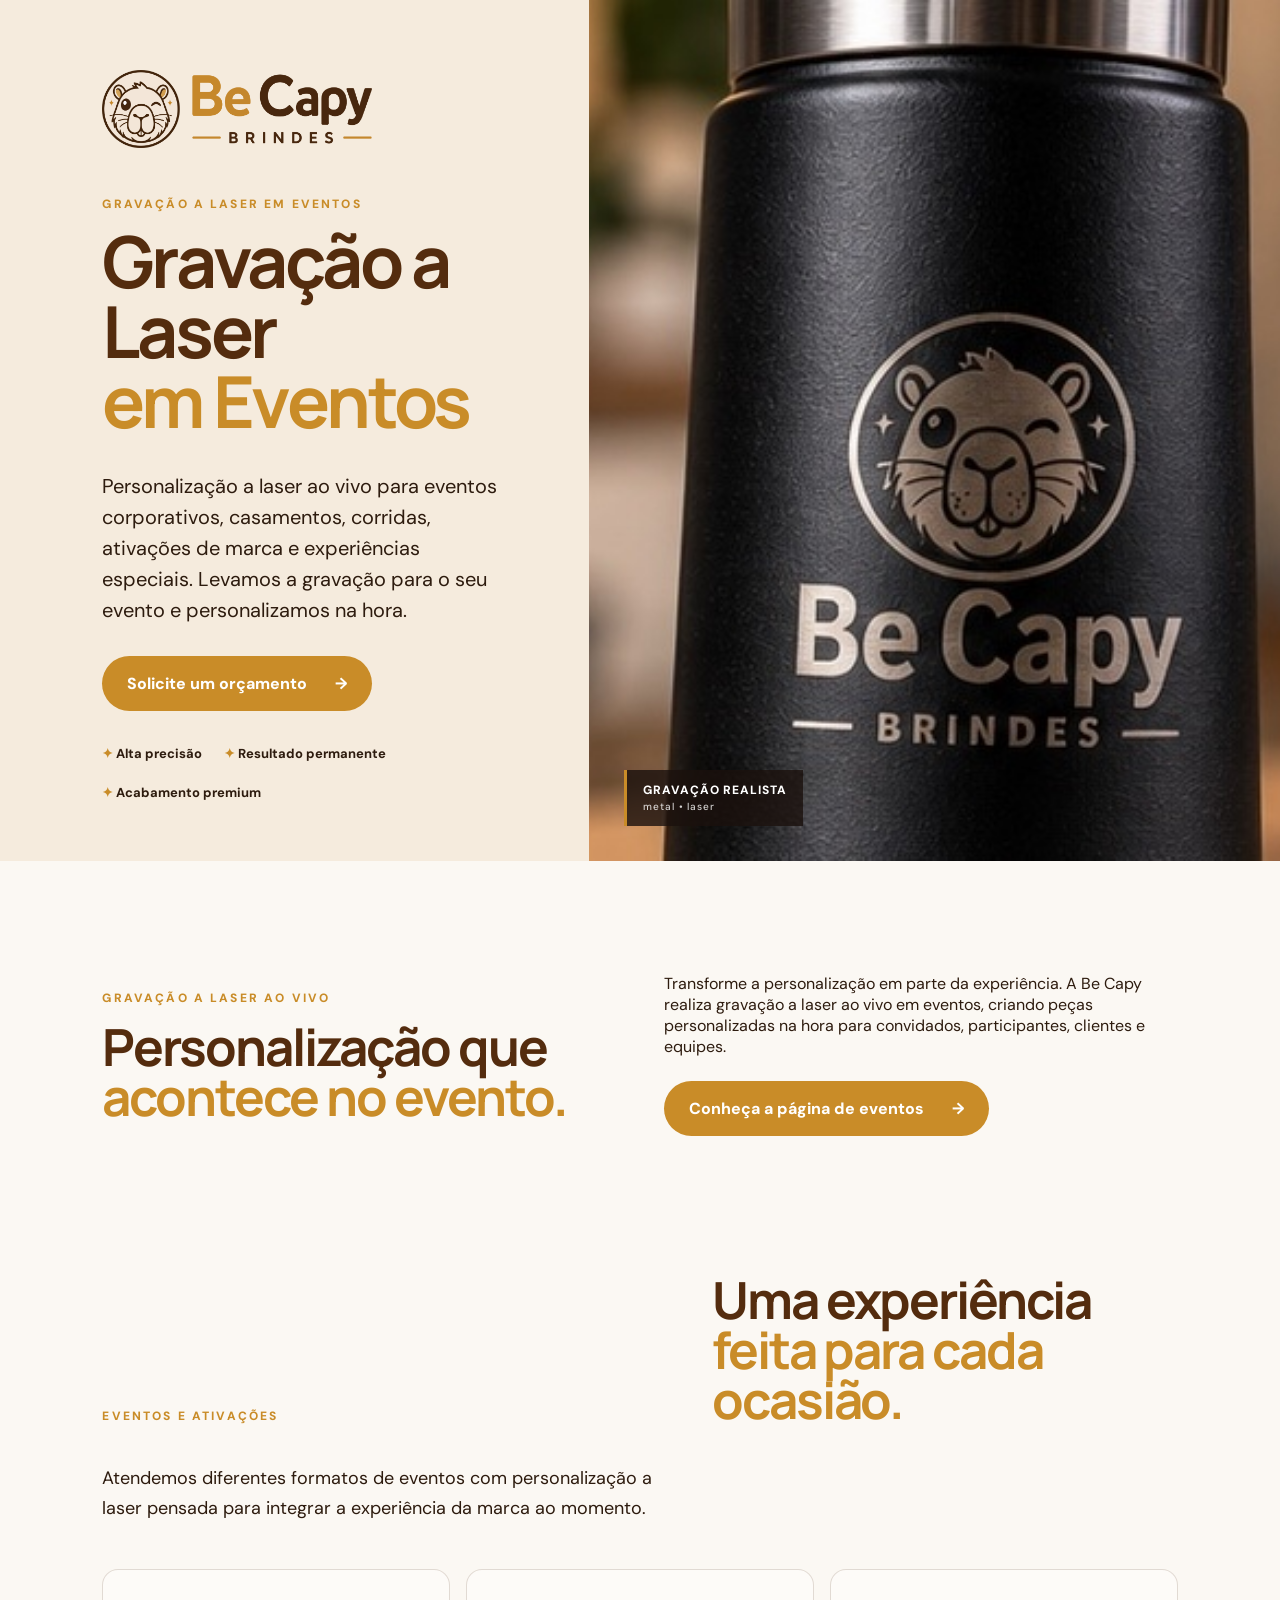
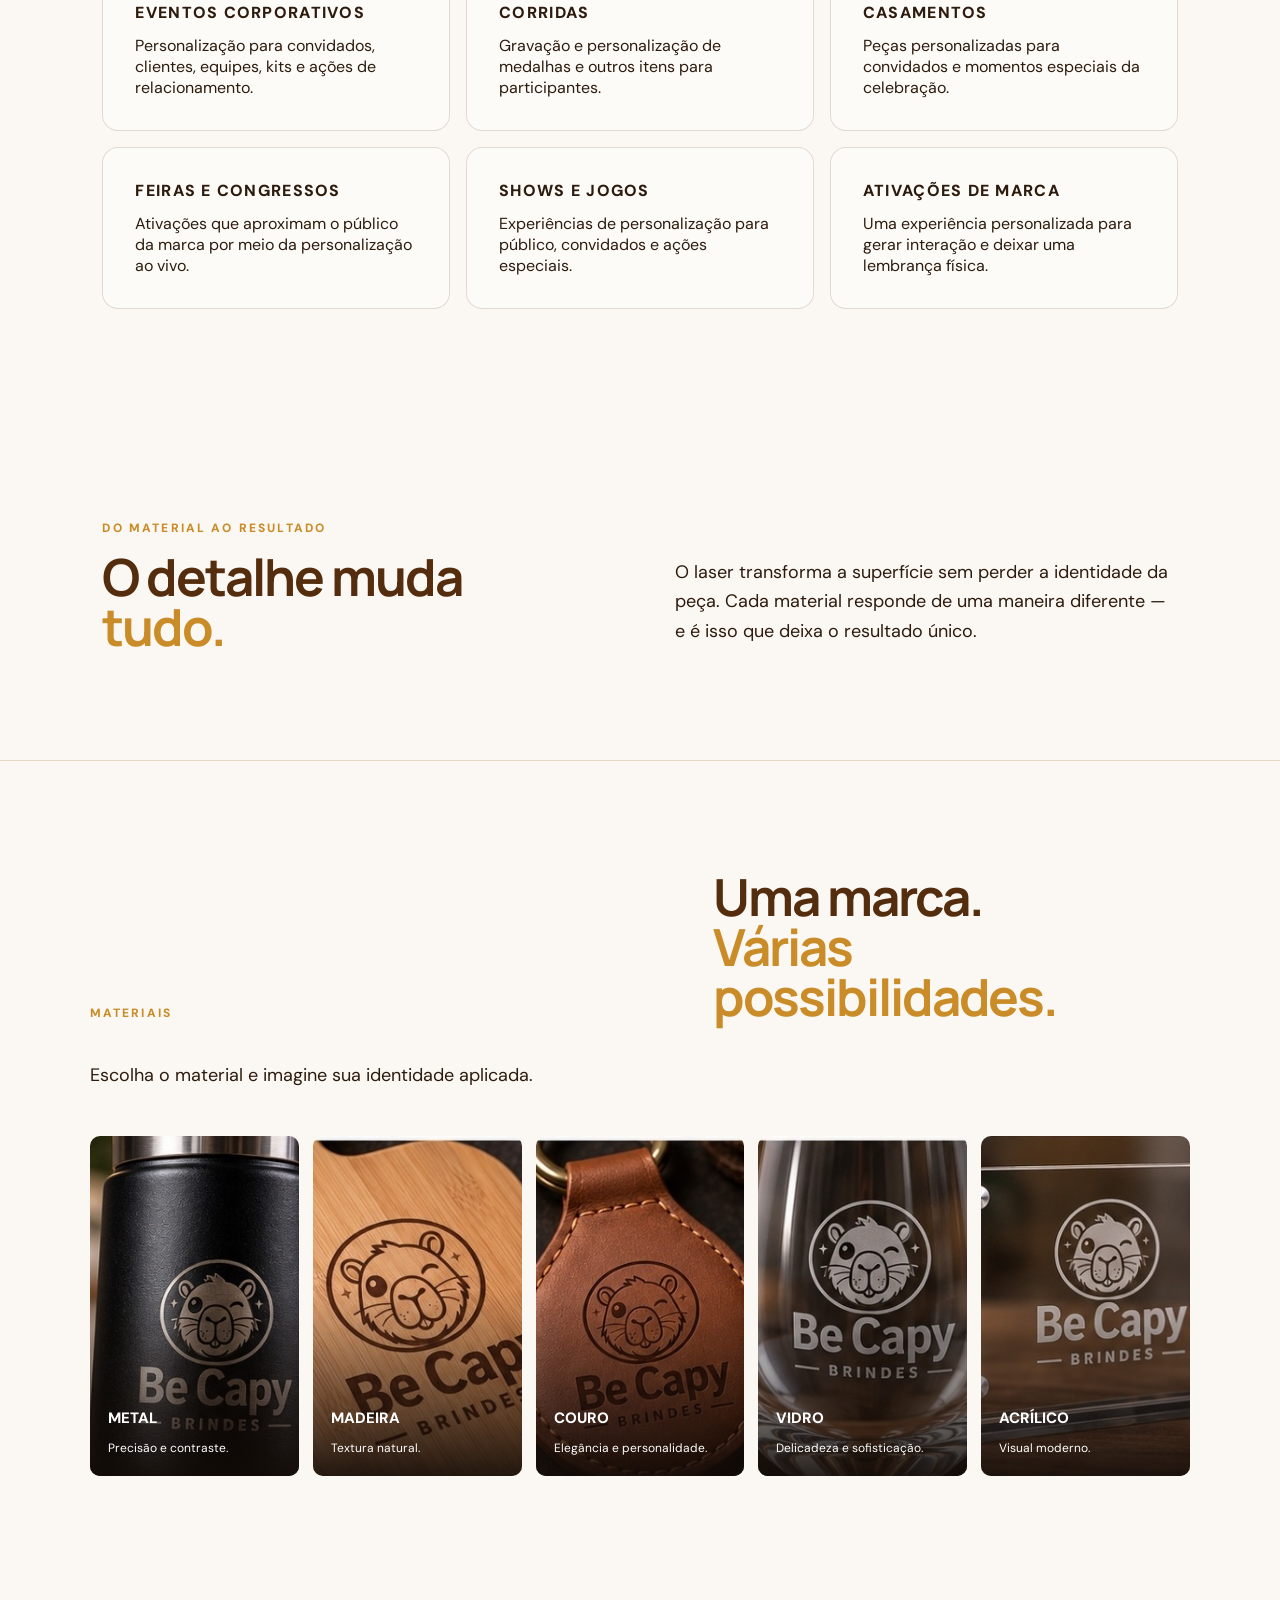
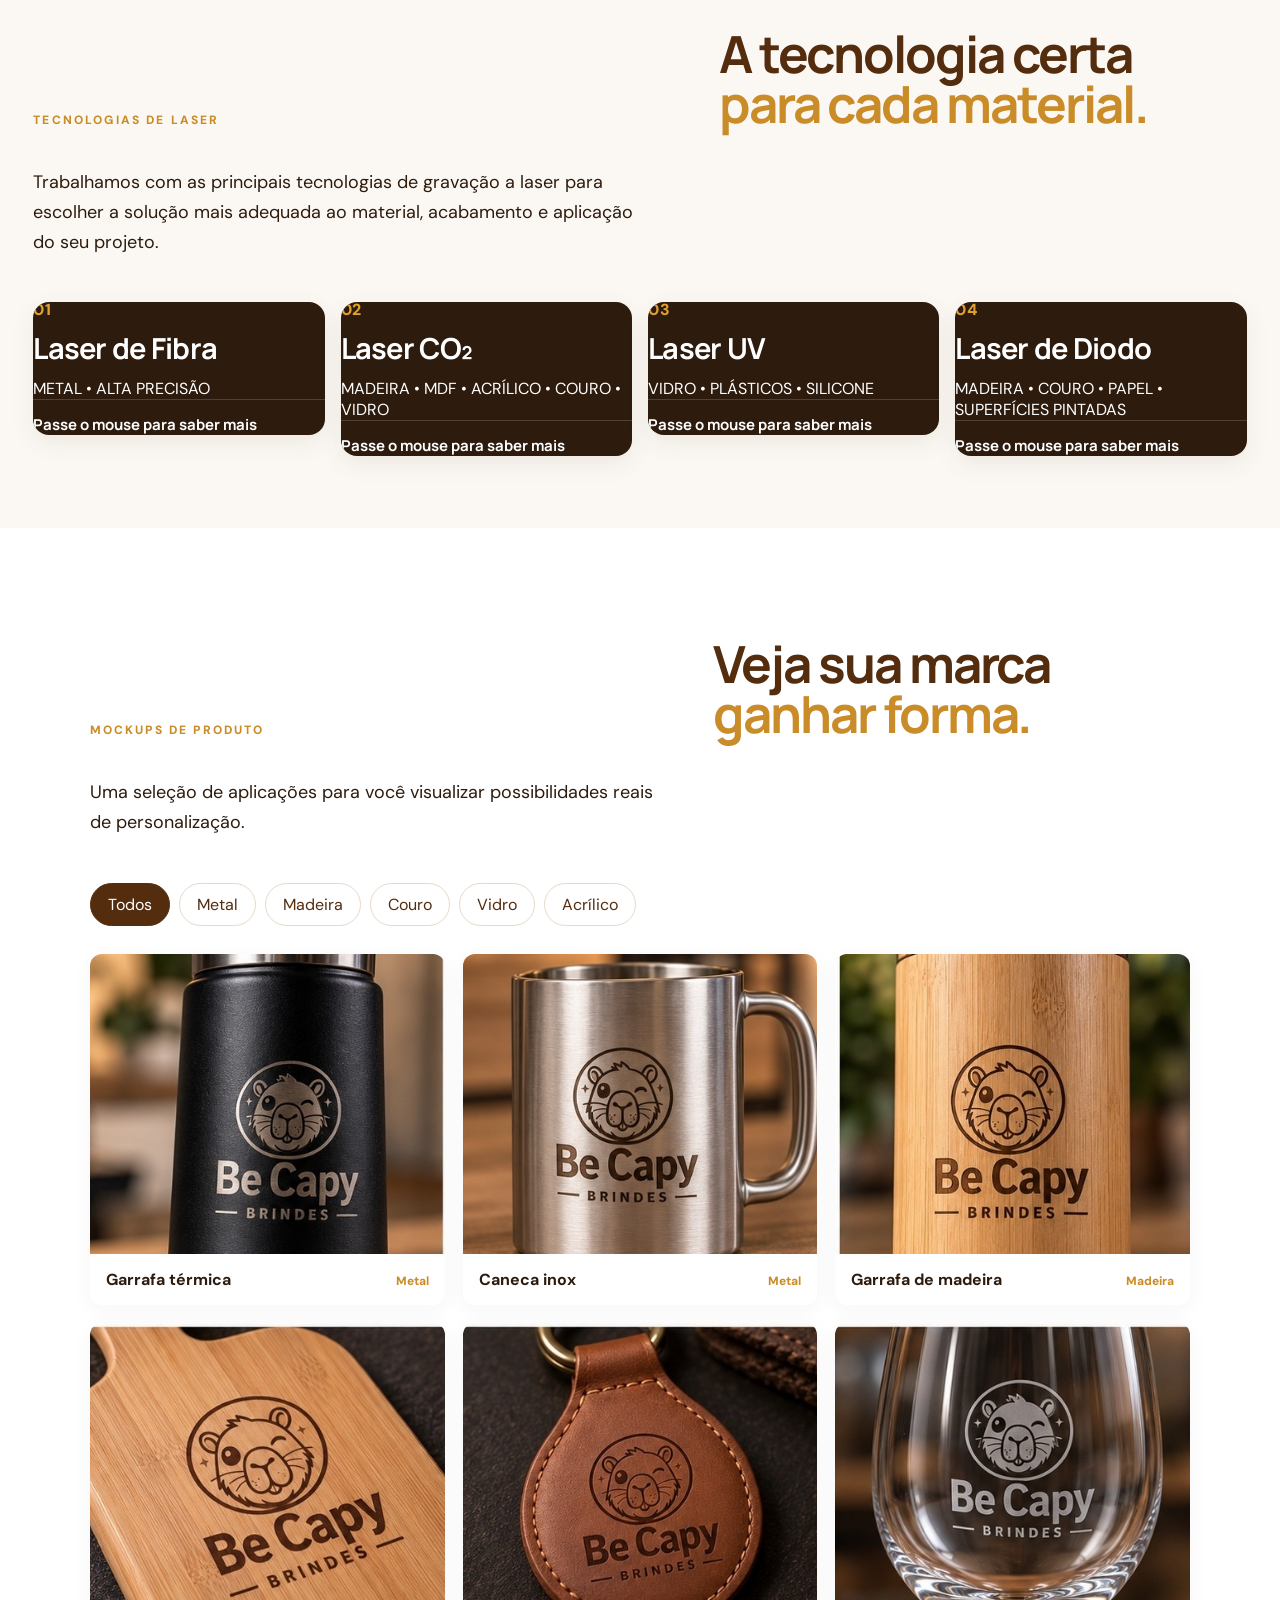
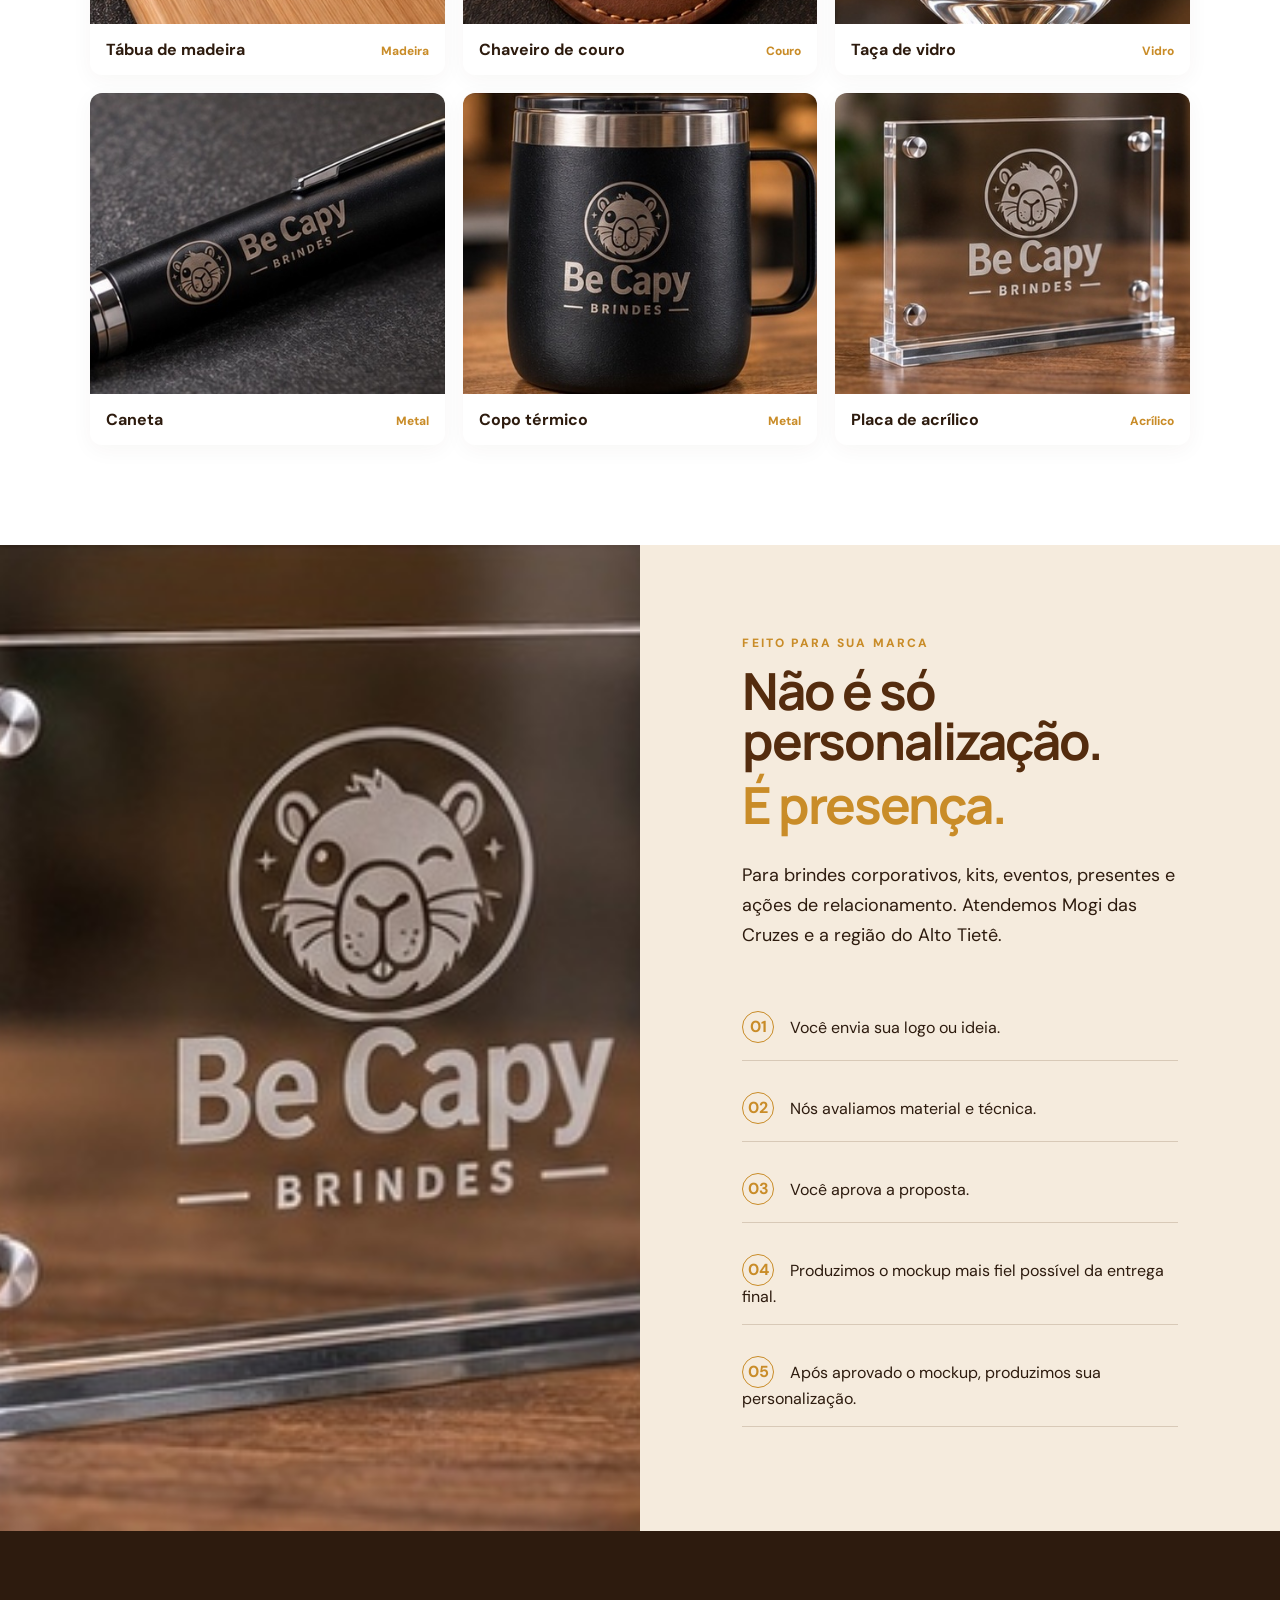
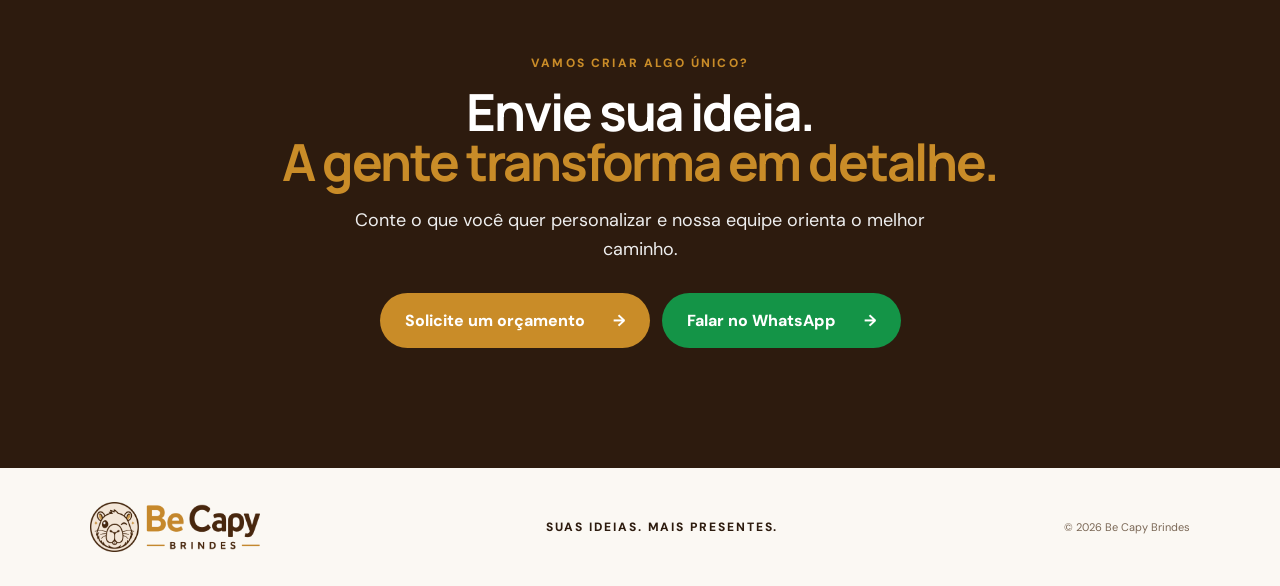
==== commit 6cfbe0a2: "Add files via upload" ====
--- a/index.html
+++ b/index.html
@@ -1,44 +1,103 @@
 <!doctype html>
-<html lang="pt-BR">
-<head>
-  <meta charset="utf-8">
+<html lang="pt-BR"><head>
+  
   <meta name="viewport" content="width=device-width, initial-scale=1">
-  <title>Gravação a Laser | Be Capy Brindes</title>
-  <meta name="description" content="Gravação a laser em brindes personalizados e gravação ao vivo em eventos. Corridas, churrascos, casamentos, shows e ativações de marca.">
+  <title>Gravação a Laser em Eventos | Be Capy Brindes</title>
+  <meta name="description" content="Gravação a laser ao vivo em eventos corporativos, casamentos, corridas e ativações de marca. Personalização na hora em Mogi das Cruzes e Alto Tietê.">
   <meta name="theme-color" content="#542C0E">
-  <meta property="og:title" content="Gravação a Laser | Be Capy Brindes">
-  <meta property="og:description" content="Sua marca gravada de verdade — em produtos personalizados ou ao vivo no seu evento.">
+  <meta property="og:title" content="Gravação a Laser em Eventos | Be Capy Brindes">
+  <meta property="og:description" content="Gravação a laser ao vivo em eventos corporativos, casamentos, corridas e ativações de marca em Mogi das Cruzes e Alto Tietê.">
   <meta property="og:type" content="website">
+  <link rel="canonical" href="https://laser.becapybrindes.com.br/">
   <link rel="icon" href="assets/favicon.png">
+  <link rel="preconnect" href="https://fonts.googleapis.com">
+  <link rel="preconnect" href="https://fonts.gstatic.com" crossorigin>
+  <link href="https://fonts.googleapis.com/css2?family=DM+Sans:wght@400;500;600;700&family=Manrope:wght@700;800&display=swap" rel="stylesheet">
   <link rel="stylesheet" href="styles.css">
+  <style>
+    .event-intro{display:grid;grid-template-columns:1fr 1fr;gap:3rem;align-items:end;padding:7rem 8vw 4rem}
+    .event-intro p{margin:0 0 1.5rem;max-width:650px}
+    .event-types{padding:4rem 8vw 7rem}
+    .event-type-grid{display:grid;grid-template-columns:repeat(3,1fr);gap:1rem;margin-top:2.5rem}
+    .event-type-card{padding:2rem;border:1px solid rgba(84,44,14,.16);border-radius:1rem;background:rgba(255,255,255,.45)}
+    .event-type-card span{font-weight:800;letter-spacing:.08em}
+    .event-type-card p{margin:.75rem 0 0}
+    @media (max-width:800px){
+      .event-intro{grid-template-columns:1fr;padding:5rem 6vw 3rem}
+      .event-types{padding:3rem 6vw 5rem}
+      .event-type-grid{grid-template-columns:1fr}
+    }
+  </style>
 </head>
 <body>
   <div class="progress"></div>
 
   <main>
     <section class="hero">
-      <div class="hero-copy reveal">
+      <div class="hero-copy reveal seen">
         <a href="https://becapybrindes.com.br/" aria-label="Be Capy Brindes — página inicial"><img class="brand-logo" src="assets/logo-becapy.png" alt="Be Capy Brindes"></a>
-        <span class="eyebrow">PERSONALIZAÇÃO A LASER</span>
-        <h1>Sua marca.<br><em>Gravada de verdade.</em></h1>
-        <p class="lead">Transformamos produtos em peças que carregam a identidade da sua marca com precisão, acabamento e personalidade.</p>
+        <span class="eyebrow">GRAVAÇÃO A LASER EM EVENTOS</span>
+        <h1>Gravação a Laser<br><em>em Eventos</em></h1>
+        <p class="lead">Personalização a laser ao vivo para eventos corporativos, casamentos, corridas, ativações de marca e experiências especiais. Levamos a gravação para o seu evento e personalizamos na hora.</p>
         <a class="btn btn-primary" href="https://becapybrindes.com.br/contato" target="_blank" rel="noopener">Solicite um orçamento <span>→</span></a>
         <div class="hero-points">
           <span>✦ Alta precisão</span>
           <span>✦ Resultado permanente</span>
           <span>✦ Acabamento premium</span>
         </div>
-        <a class="event-teaser" href="#eventos"><span>AO VIVO EM EVENTOS</span><b>Levamos o laser até você →</b></a>
-      </div>
-      <div class="hero-image reveal">
-        <video class="hero-video" autoplay muted loop playsinline preload="metadata" poster="assets/eventos/outras-possibilidades-poster.jpg" aria-label="Gravação a laser acontecendo em uma peça">
-          <source src="assets/eventos/outras-possibilidades.mp4" type="video/mp4">
-        </video>
-        <div class="image-tag">GRAVAÇÃO EM AÇÃO<br><small>laser • ao vivo</small></div>
-      </div>
-    </section>
-
-    <section class="intro reveal">
+      </div>
+      <div class="hero-image reveal seen">
+        <img src="assets/produtos/garrafa-termica.jpg" alt="Garrafa térmica com gravação a laser Be Capy">
+        <div class="image-tag">GRAVAÇÃO REALISTA<br><small>metal • laser</small></div>
+      </div>
+    </section>
+
+    <section class="event-intro reveal seen" id="eventos">
+      <div>
+        <span class="eyebrow">GRAVAÇÃO A LASER AO VIVO</span>
+        <h2>Personalização que<br><em>acontece no evento.</em></h2>
+      </div>
+      <div>
+        <p>Transforme a personalização em parte da experiência. A Be Capy realiza gravação a laser ao vivo em eventos, criando peças personalizadas na hora para convidados, participantes, clientes e equipes.</p>
+        <a class="btn btn-primary" href="https://laser.becapybrindes.com.br/eventos/">Conheça a página de eventos <span>→</span></a>
+      </div>
+    </section>
+
+    <section class="event-types">
+      <div class="section-head reveal seen">
+        <span class="eyebrow">EVENTOS E ATIVAÇÕES</span>
+        <h2>Uma experiência<br><em>feita para cada ocasião.</em></h2>
+        <p>Atendemos diferentes formatos de eventos com personalização a laser pensada para integrar a experiência da marca ao momento.</p>
+      </div>
+      <div class="event-type-grid">
+        <article class="event-type-card reveal seen">
+          <span>EVENTOS CORPORATIVOS</span>
+          <p>Personalização para convidados, clientes, equipes, kits e ações de relacionamento.</p>
+        </article>
+        <article class="event-type-card reveal seen">
+          <span>CORRIDAS</span>
+          <p>Gravação e personalização de medalhas e outros itens para participantes.</p>
+        </article>
+        <article class="event-type-card reveal seen">
+          <span>CASAMENTOS</span>
+          <p>Peças personalizadas para convidados e momentos especiais da celebração.</p>
+        </article>
+        <article class="event-type-card reveal seen">
+          <span>FEIRAS E CONGRESSOS</span>
+          <p>Ativações que aproximam o público da marca por meio da personalização ao vivo.</p>
+        </article>
+        <article class="event-type-card reveal seen">
+          <span>SHOWS E JOGOS</span>
+          <p>Experiências de personalização para público, convidados e ações especiais.</p>
+        </article>
+        <article class="event-type-card reveal seen">
+          <span>ATIVAÇÕES DE MARCA</span>
+          <p>Uma experiência personalizada para gerar interação e deixar uma lembrança física.</p>
+        </article>
+      </div>
+    </section>
+
+    <section class="intro reveal seen">
       <div>
         <span class="eyebrow">DO MATERIAL AO RESULTADO</span>
         <h2>O detalhe muda<br><em>tudo.</em></h2>
@@ -46,83 +105,30 @@
       <p>O laser transforma a superfície sem perder a identidade da peça. Cada material responde de uma maneira diferente — e é isso que deixa o resultado único.</p>
     </section>
 
-    <section class="events" id="eventos">
-      <div class="events-copy reveal">
-        <span class="eyebrow">UMA NOVA EXPERIÊNCIA</span>
-        <h2>Gravação a laser.<br><em>Ao vivo no seu evento.</em></h2>
-        <p>Levamos nossas máquinas até o local e fazemos a personalização na hora, diante dos convidados. O que seria apenas um brinde vira parte da experiência.</p>
-        <div class="event-pills">
-          <span>Corridas</span><span>Churrascos</span><span>Casamentos</span><span>Shows</span><span>Jogos</span><span>Ativações</span>
-        </div>
-        <a class="event-cta" href="eventos/index.html"><span class="event-cta-kicker">SERVIÇO ESPECIAL</span><strong>Conheça a gravação a laser em eventos</strong><span class="event-cta-arrow">→</span></a>
-      </div>
-      <div class="events-showcase reveal">
-        <div class="event-photo event-photo-main">
-          <video autoplay muted loop playsinline preload="metadata" poster="assets/eventos/corrida-medalha-poster.jpg" aria-label="Gravação de medalha de corrida">
-            <source src="assets/eventos/corrida-medalha-ao-vivo.mp4" type="video/mp4">
-          </video>
-          <span>PERSONALIZAÇÃO AO VIVO</span>
-        </div>
-        <div class="event-mini-grid">
-          <div class="event-mini">
-            <video autoplay muted loop playsinline preload="metadata" poster="assets/eventos/churrasco-kit.jpg" aria-label="Gravação a laser em produto para churrasco">
-              <source src="assets/eventos/outras-possibilidades.mp4" type="video/mp4">
-            </video>
-            <b>CHURRASCO</b><small>Kits e utensílios</small>
-          </div>
-          <div class="event-mini">
-            <video autoplay muted loop playsinline preload="metadata" poster="assets/eventos/wedding-event.jpg" aria-label="Gravação a laser em casamento">
-              <source src="assets/eventos/casamento-ao-vivo.mp4" type="video/mp4">
-            </video>
-            <b>CASAMENTO</b><small>Taças, lembranças e brindes</small>
-          </div>
-        </div>
-        <div class="event-runner">
-          <div class="medal-icon"><span>01</span></div>
-          <div><b>CORRIDAS</b><small>Medalhas, nomes e tempos de prova gravados na hora.</small></div>
-        </div>
-      </div>
-    </section>
-
-    <section class="real-event reveal">
-      <div class="real-event-copy">
-        <span class="eyebrow">NA PRÁTICA</span>
-        <h2>Uma operação real,<br><em>no meio do evento.</em></h2>
-        <p>Estas imagens são de um evento realizado pela Be Capy. Máquina, bancada, produtos e atendimento ficam integrados ao ambiente — e a personalização acontece diante dos convidados.</p>
-        <div class="real-event-tags"><span>Evento real</span><span>Máquina no local</span><span>Personalização na hora</span></div>
-        <a class="btn btn-primary" href="eventos/index.html">Ver como funciona em eventos <span>→</span></a>
-      </div>
-      <div class="real-event-gallery">
-        <figure><video autoplay muted loop playsinline preload="metadata" poster="assets/eventos/corporativo-gravacao-poster.jpg" aria-label="Laser trabalhando em produto"><source src="assets/eventos/corporativo-gravacao.mp4" type="video/mp4"></video><figcaption>Gravação acontecendo no local.</figcaption></figure>
-        <figure><video autoplay muted loop playsinline preload="metadata" poster="assets/eventos/corporativo-ativacao-poster.jpg" aria-label="Ativação com gravação a laser"><source src="assets/eventos/corporativo-ativacao.mp4" type="video/mp4"></video><figcaption>Produtos personalizados em tempo real.</figcaption></figure>
-        <figure><video autoplay muted loop playsinline preload="metadata" poster="assets/eventos/corrida-medalha-poster.jpg" aria-label="Gravação de medalha de corrida"><source src="assets/eventos/corrida-medalha.mp4" type="video/mp4"></video><figcaption>Personalização feita diante do público.</figcaption></figure>
-      </div>
-    </section>
-
     <section class="materials">
-      <div class="section-head reveal">
+      <div class="section-head reveal seen">
         <span class="eyebrow">MATERIAIS</span>
         <h2>Uma marca.<br><em>Várias possibilidades.</em></h2>
         <p>Escolha o material e imagine sua identidade aplicada.</p>
       </div>
       <div class="material-grid">
-        <button class="material-card reveal" data-filter="Metal">
+        <button class="material-card reveal seen" data-filter="Metal">
           <img src="assets/produtos/garrafa-termica.jpg" alt="Gravação a laser em metal">
           <span>METAL</span><small>Precisão e contraste.</small>
         </button>
-        <button class="material-card reveal" data-filter="Madeira">
+        <button class="material-card reveal seen" data-filter="Madeira">
           <img src="assets/produtos/tabua-madeira.jpg" alt="Gravação a laser em madeira">
           <span>MADEIRA</span><small>Textura natural.</small>
         </button>
-        <button class="material-card reveal" data-filter="Couro">
+        <button class="material-card reveal seen" data-filter="Couro">
           <img src="assets/produtos/chaveiro-couro.jpg" alt="Gravação a laser em couro">
           <span>COURO</span><small>Elegância e personalidade.</small>
         </button>
-        <button class="material-card reveal" data-filter="Vidro">
+        <button class="material-card reveal seen" data-filter="Vidro">
           <img src="assets/produtos/taca-vidro.jpg" alt="Gravação a laser em vidro">
           <span>VIDRO</span><small>Delicadeza e sofisticação.</small>
         </button>
-        <button class="material-card reveal" data-filter="Acrílico">
+        <button class="material-card reveal seen" data-filter="Acrílico">
           <img src="assets/produtos/placa-acrilico.jpg" alt="Gravação a laser em acrílico">
           <span>ACRÍLICO</span><small>Visual moderno.</small>
         </button>
@@ -130,62 +136,50 @@
     </section>
 
     <section class="technologies">
-      <div class="tech-head reveal">
-        <span class="eyebrow">NOSSAS TECNOLOGIAS</span>
-        <h2>Diferentes materiais. <em>Infinitas possibilidades.</em></h2>
-        <p>Conheça nossas tecnologias a laser e descubra o melhor processo para o seu projeto.</p>
+      <div class="section-head reveal seen">
+        <span class="eyebrow">TECNOLOGIAS DE LASER</span>
+        <h2>A tecnologia certa<br><em>para cada material.</em></h2>
+        <p>Trabalhamos com as principais tecnologias de gravação a laser para escolher a solução mais adequada ao material, acabamento e aplicação do seu projeto.</p>
       </div>
       <div class="tech-grid">
-        <article class="tech-card reveal">
-          <div class="tech-photo"><img src="assets/tecnologias/preview-1.jpg" alt="Laser de fibra gravando uma garrafa de aço inox"><span class="tech-photo-glow"></span></div>
-          <div class="tech-content">
-            <div class="tech-number">01</div>
-            <h3>Laser de Fibra</h3>
-            <span class="tech-tags">METAL • ALTA PRECISÃO</span>
-            <p>Alta precisão e velocidade para metais como aço inox, alumínio e latão, além de materiais compatíveis. É uma tecnologia muito utilizada em aplicações industriais e produtos personalizados.</p>
-            <button class="tech-more" type="button" aria-expanded="false">Saiba mais <b>+</b></button>
-          </div>
-        </article>
-        <article class="tech-card reveal">
-          <div class="tech-photo"><img src="assets/tecnologias/preview-2.jpg" alt="Laser CO₂ gravando uma caixa de madeira"><span class="tech-photo-glow"></span></div>
-          <div class="tech-content">
-            <div class="tech-number">02</div>
-            <h3>Laser CO₂</h3>
-            <span class="tech-tags">MADEIRA • MDF • ACRÍLICO • COURO • VIDRO</span>
-            <p>Excelente para materiais não metálicos e orgânicos, como madeira, MDF, acrílico, couro, papel, vidro e tecidos. Uma escolha versátil para diferentes tipos de brindes.</p>
-            <button class="tech-more" type="button" aria-expanded="false">Saiba mais <b>+</b></button>
-          </div>
-        </article>
-        <article class="tech-card reveal">
-          <div class="tech-photo"><img src="assets/tecnologias/preview-3.jpg" alt="Laser UV gravando um copo de vidro"><span class="tech-photo-glow"></span></div>
-          <div class="tech-content">
-            <div class="tech-number">03</div>
-            <h3>Laser UV</h3>
-            <span class="tech-tags">VIDRO • PLÁSTICOS • SILICONE</span>
-            <p>Trabalha com baixa geração de calor e ação fotoquímica, sendo indicado para materiais mais sensíveis, como determinados plásticos, vidro, silicone e superfícies que exigem acabamento delicado.</p>
-            <button class="tech-more" type="button" aria-expanded="false">Saiba mais <b>+</b></button>
-          </div>
-        </article>
-        <article class="tech-card reveal">
-          <div class="tech-photo"><img src="assets/tecnologias/preview-4.jpg" alt="Laser de diodo gravando um chaveiro de couro"><span class="tech-photo-glow"></span></div>
-          <div class="tech-content">
-            <div class="tech-number">04</div>
-            <h3>Laser de Diodo</h3>
-            <span class="tech-tags">MADEIRA • COURO • PAPEL • SUPERFÍCIES PINTADAS</span>
-            <p>Uma tecnologia compacta e versátil para gravação e corte em materiais como madeiras finas, couro, papel e superfícies pintadas ou anodizadas compatíveis.</p>
-            <button class="tech-more" type="button" aria-expanded="false">Saiba mais <b>+</b></button>
-          </div>
+        <article class="tech-card reveal seen" tabindex="0">
+          <div class="tech-number">01</div>
+          <h3>Laser de Fibra</h3>
+          <p class="tech-description">Alta precisão e velocidade para metais como aço inox, alumínio e latão, além de materiais compatíveis. É uma tecnologia muito utilizada em aplicações industriais e produtos personalizados.</p>
+          <span>METAL • ALTA PRECISÃO</span>
+          <small class="tech-more">Passe o mouse para saber mais</small>
+        </article>
+        <article class="tech-card reveal seen" tabindex="0">
+          <div class="tech-number">02</div>
+          <h3>Laser CO₂</h3>
+          <p class="tech-description">Excelente para materiais não metálicos e orgânicos, como madeira, MDF, acrílico, couro, papel, vidro e tecidos. Uma escolha versátil para diferentes tipos de brindes.</p>
+          <span>MADEIRA • MDF • ACRÍLICO • COURO • VIDRO</span>
+          <small class="tech-more">Passe o mouse para saber mais</small>
+        </article>
+        <article class="tech-card reveal seen" tabindex="0">
+          <div class="tech-number">03</div>
+          <h3>Laser UV</h3>
+          <p class="tech-description">Trabalha com baixa geração de calor e ação fotoquímica, sendo indicado para materiais mais sensíveis, como determinados plásticos, vidro, silicone e superfícies que exigem acabamento delicado.</p>
+          <span>VIDRO • PLÁSTICOS • SILICONE</span>
+          <small class="tech-more">Passe o mouse para saber mais</small>
+        </article>
+        <article class="tech-card reveal seen" tabindex="0">
+          <div class="tech-number">04</div>
+          <h3>Laser de Diodo</h3>
+          <p class="tech-description">Uma tecnologia compacta e versátil para gravação e corte em materiais como madeiras finas, couro, papel e superfícies pintadas ou anodizadas compatíveis.</p>
+          <span>MADEIRA • COURO • PAPEL • SUPERFÍCIES PINTADAS</span>
+          <small class="tech-more">Passe o mouse para saber mais</small>
         </article>
       </div>
     </section>
 
     <section class="products" id="produtos">
-      <div class="section-head reveal">
+      <div class="section-head reveal seen">
         <span class="eyebrow">MOCKUPS DE PRODUTO</span>
         <h2>Veja sua marca<br><em>ganhar forma.</em></h2>
         <p>Uma seleção de aplicações para você visualizar possibilidades reais de personalização.</p>
       </div>
-      <div class="filter-row reveal">
+      <div class="filter-row reveal seen">
         <button class="filter active" data-filter="Todos">Todos</button>
         <button class="filter" data-filter="Metal">Metal</button>
         <button class="filter" data-filter="Madeira">Madeira</button>
@@ -193,17 +187,53 @@
         <button class="filter" data-filter="Vidro">Vidro</button>
         <button class="filter" data-filter="Acrílico">Acrílico</button>
       </div>
-      <div class="product-grid" id="productGrid"></div>
-    </section>
-
-    <section class="experience reveal">
+      <div class="product-grid" id="productGrid">
+        <article class="product-card reveal seen">
+          <img src="assets/produtos/garrafa-termica.jpg" alt="Garrafa térmica com gravação a laser" />
+          <div><b>Garrafa térmica</b><span>Metal</span></div>
+        </article>
+        <article class="product-card reveal seen">
+          <img src="assets/produtos/caneca-inox.jpg" alt="Caneca inox com gravação a laser" />
+          <div><b>Caneca inox</b><span>Metal</span></div>
+        </article>
+        <article class="product-card reveal seen">
+          <img src="assets/produtos/garrafa-madeira.jpg" alt="Garrafa de madeira com gravação a laser" />
+          <div><b>Garrafa de madeira</b><span>Madeira</span></div>
+        </article>
+        <article class="product-card reveal seen">
+          <img src="assets/produtos/tabua-madeira.jpg" alt="Tábua de madeira com gravação a laser" />
+          <div><b>Tábua de madeira</b><span>Madeira</span></div>
+        </article>
+        <article class="product-card reveal seen">
+          <img src="assets/produtos/chaveiro-couro.jpg" alt="Chaveiro de couro com gravação a laser" />
+          <div><b>Chaveiro de couro</b><span>Couro</span></div>
+        </article>
+        <article class="product-card reveal seen">
+          <img src="assets/produtos/taca-vidro.jpg" alt="Taça de vidro com gravação a laser" />
+          <div><b>Taça de vidro</b><span>Vidro</span></div>
+        </article>
+        <article class="product-card reveal seen">
+          <img src="assets/produtos/caneta.jpg" alt="Caneta com gravação a laser" />
+          <div><b>Caneta</b><span>Metal</span></div>
+        </article>
+        <article class="product-card reveal seen">
+          <img src="assets/produtos/copo-termico.jpg" alt="Copo térmico com gravação a laser" />
+          <div><b>Copo térmico</b><span>Metal</span></div>
+        </article>
+        <article class="product-card reveal seen">
+          <img src="assets/produtos/placa-acrilico.jpg" alt="Placa de acrílico com gravação a laser" />
+          <div><b>Placa de acrílico</b><span>Acrílico</span></div>
+        </article></div>
+    </section>
+
+    <section class="experience reveal seen">
       <div class="experience-photo">
         <img src="assets/produtos/placa-acrilico.jpg" alt="Exemplo de gravação a laser">
       </div>
       <div class="experience-copy">
         <span class="eyebrow">FEITO PARA SUA MARCA</span>
         <h2>Não é só personalização.<br><em>É presença.</em></h2>
-        <p>Para brindes corporativos, kits, eventos, presentes e ações de relacionamento — inclusive com gravação ao vivo no local.</p>
+        <p>Para brindes corporativos, kits, eventos, presentes e ações de relacionamento. Atendemos Mogi das Cruzes e a região do Alto Tietê.</p>
         <ul>
           <li><b>01</b> Você envia sua logo ou ideia.</li>
           <li><b>02</b> Nós avaliamos material e técnica.</li>
@@ -215,7 +245,7 @@
     </section>
 
     <section class="cta" id="orcamento">
-      <div class="cta-inner reveal">
+      <div class="cta-inner reveal seen">
         <span class="eyebrow">VAMOS CRIAR ALGO ÚNICO?</span>
         <h2>Envie sua ideia.<br><em>A gente transforma em detalhe.</em></h2>
         <p>Conte o que você quer personalizar e nossa equipe orienta o melhor caminho.</p>
@@ -230,8 +260,10 @@
   <footer>
     <a href="https://becapybrindes.com.br/" aria-label="Be Capy Brindes — página inicial"><img src="assets/logo-becapy.png" alt="Be Capy Brindes"></a>
     <span>SUAS IDEIAS. MAIS PRESENTES.</span>
-    <small><a href="eventos/index.html">Gravação em eventos</a> &nbsp;•&nbsp; © 2026 Be Capy Brindes</small>
+    <small>© 2026 Be Capy Brindes</small>
   </footer>
+
+
 
   <script>
     const products = [
@@ -249,26 +281,19 @@
     const filters = [...document.querySelectorAll('.filter')];
 
     function render(filter='Todos') {
-      grid.innerHTML = products.filter(p => filter === 'Todos' || p[2] === filter).map((p,i) => `
-        <div class="product-card reveal">
+      grid.innerHTML = products.filter(p => filter === 'Todos' || p[2] === filter).map(p => `
+        <article class="product-card reveal">
           <img src="assets/produtos/${p[0]}" alt="${p[1]} com gravação a laser">
           <div><b>${p[1]}</b><span>${p[2]}</span></div>
-        </div>`).join('');
+        </article>`).join('');
       observe();
     }
+
     filters.forEach(btn => btn.addEventListener('click', () => {
       filters.forEach(x => x.classList.remove('active'));
       btn.classList.add('active');
       render(btn.dataset.filter);
     }));
-
-    document.querySelectorAll('.tech-more').forEach(btn => {
-      btn.addEventListener('click', () => {
-        const card = btn.closest('.tech-card');
-        card.classList.toggle('open');
-        btn.querySelector('b').textContent = card.classList.contains('open') ? '−' : '+';
-      });
-    });
 
     function observe() {
       const els = document.querySelectorAll('.reveal:not(.seen)');
@@ -277,9 +302,10 @@
       }), {threshold:.12});
       els.forEach(el => io.observe(el));
     }
+
     render();
     observe();
-  window.addEventListener('scroll',()=>{const h=document.documentElement.scrollHeight-innerHeight;document.querySelector('.progress').style.width=(h>0?(scrollY/h)*100:0)+'%'});
   </script>
-</body>
-</html>
+
+
+</body></html>
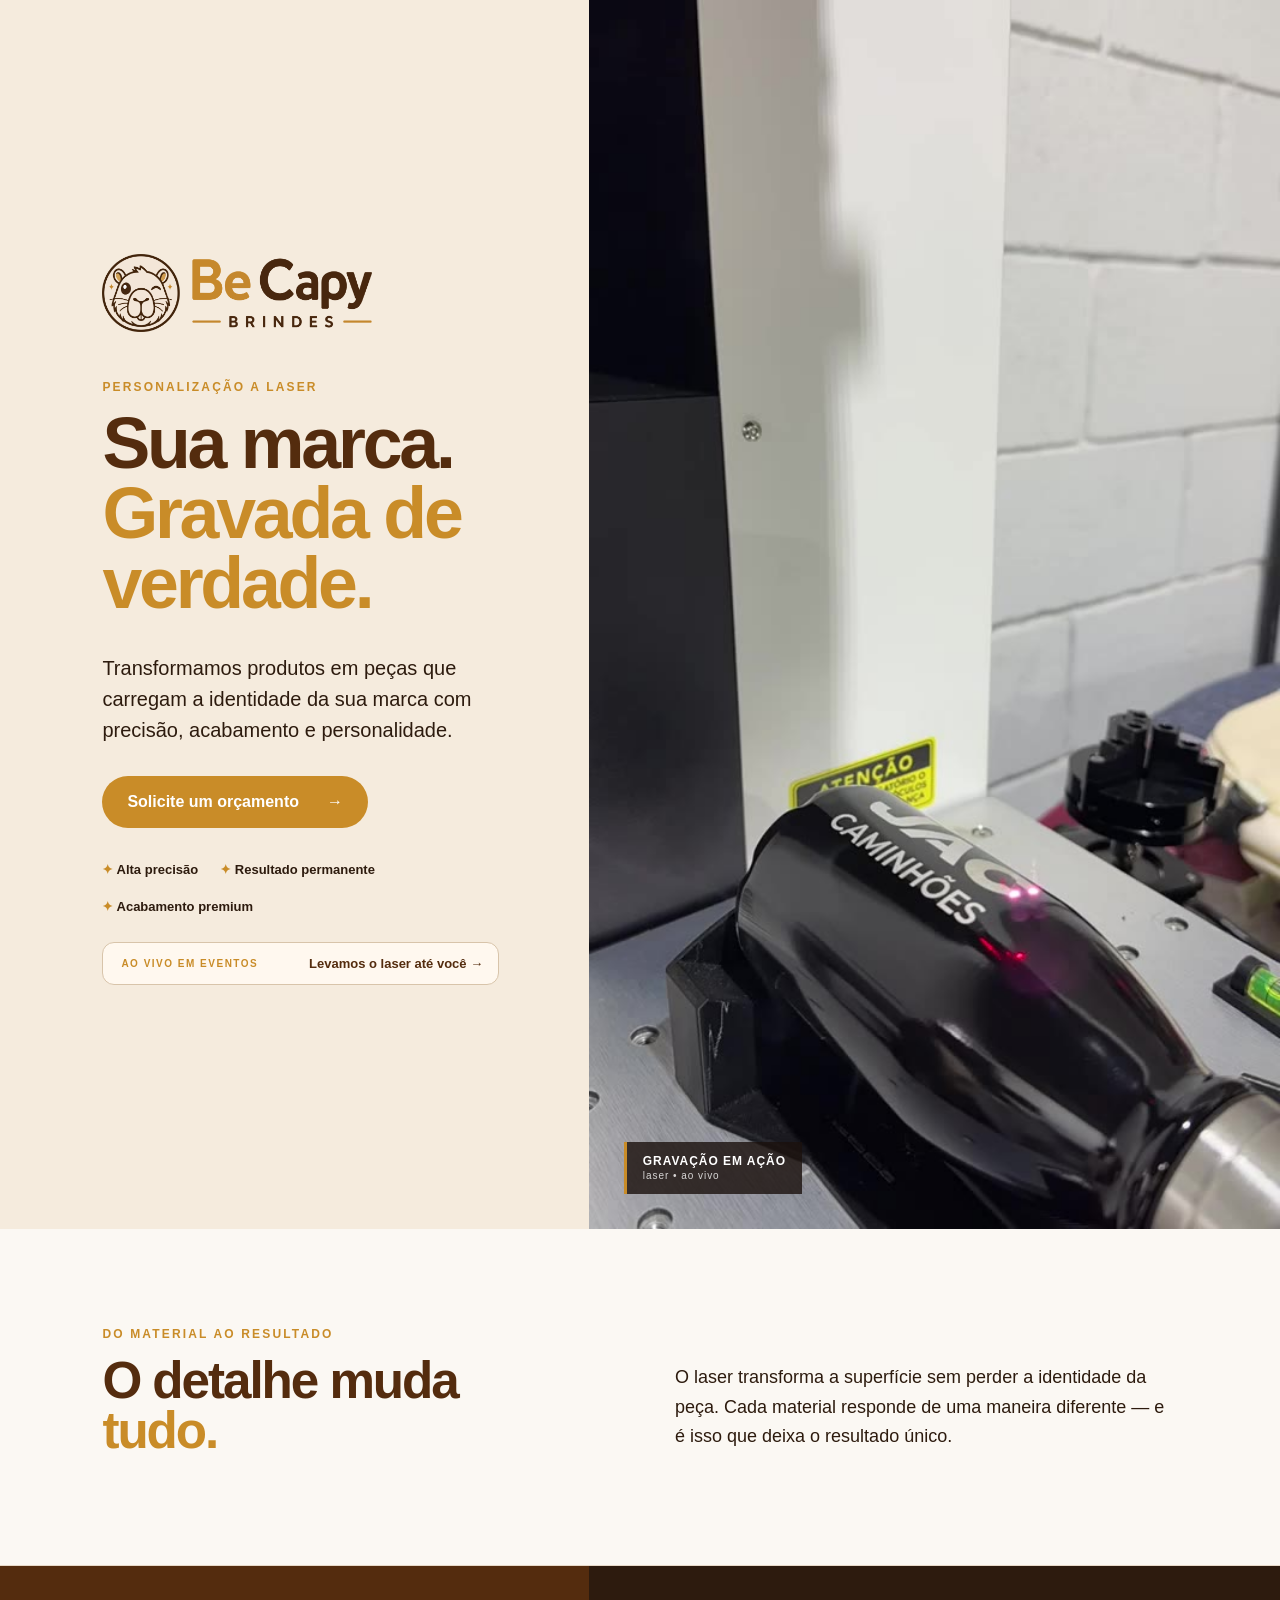
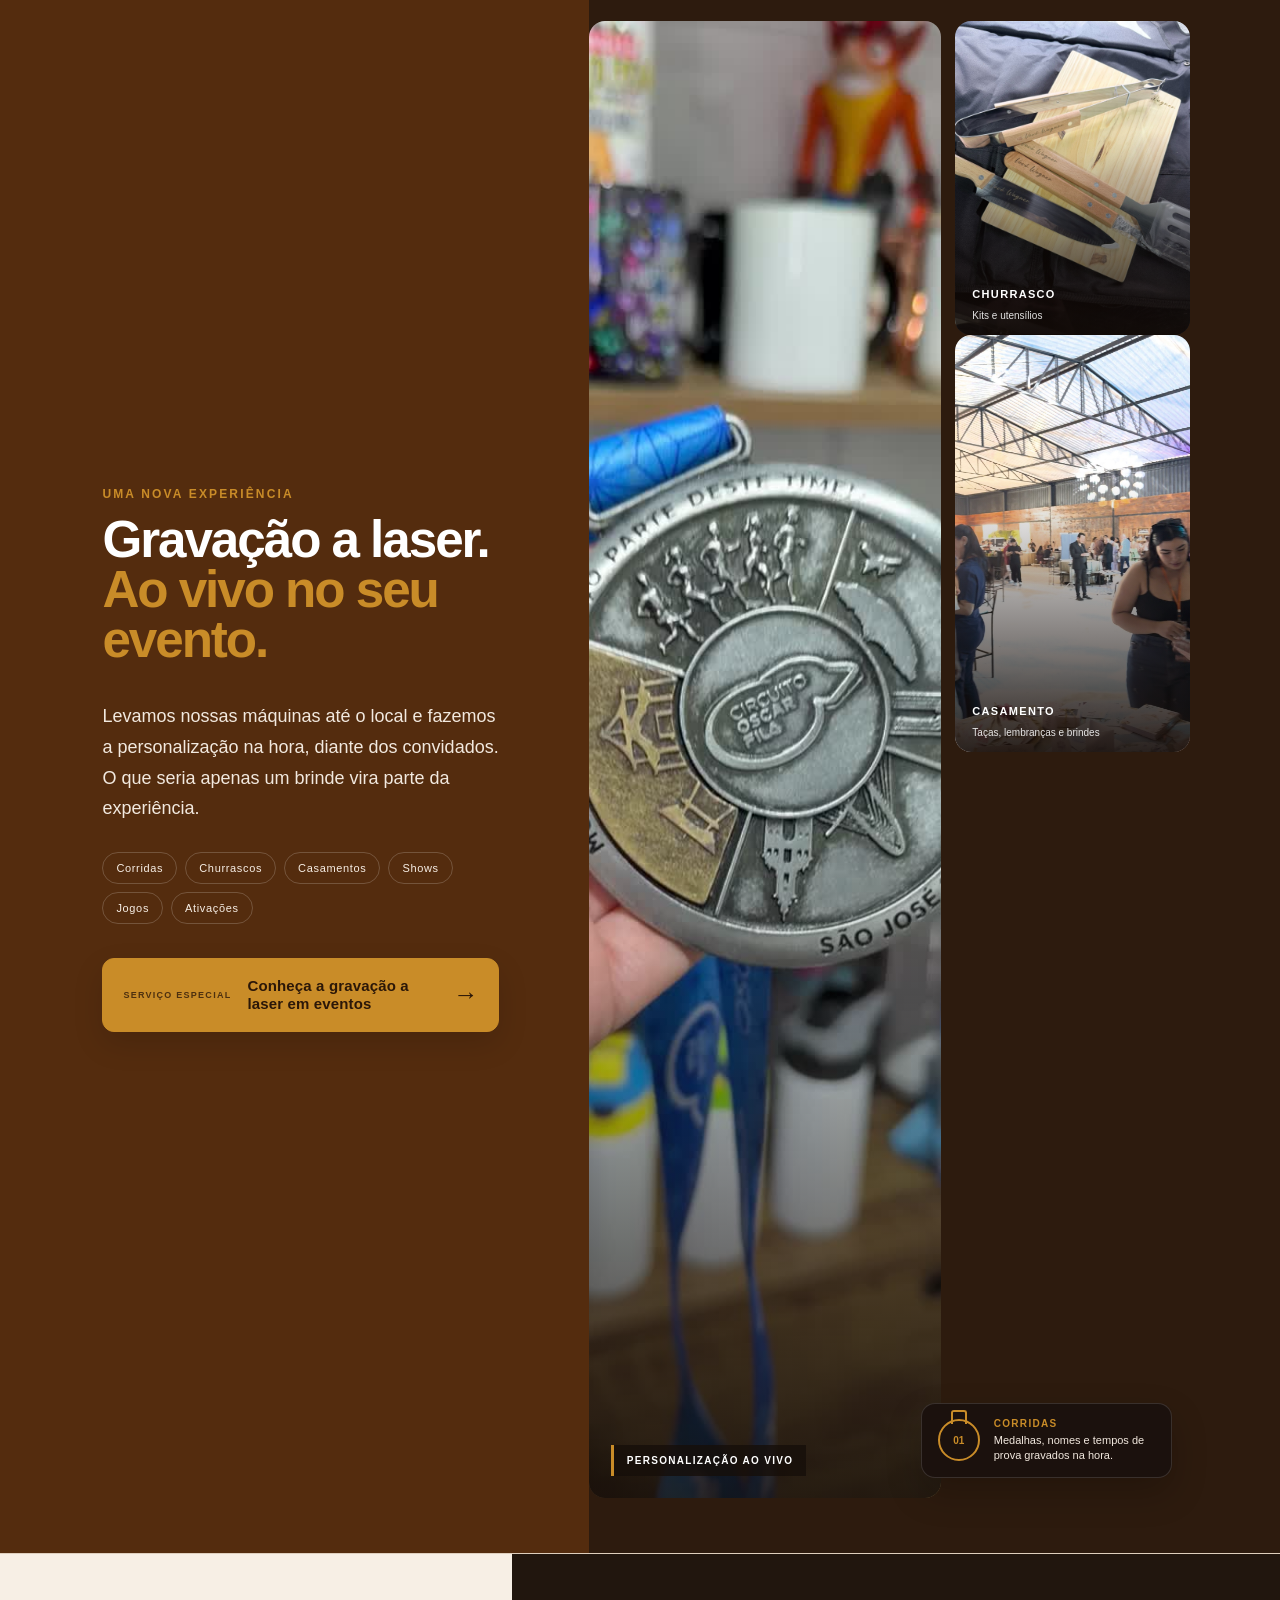
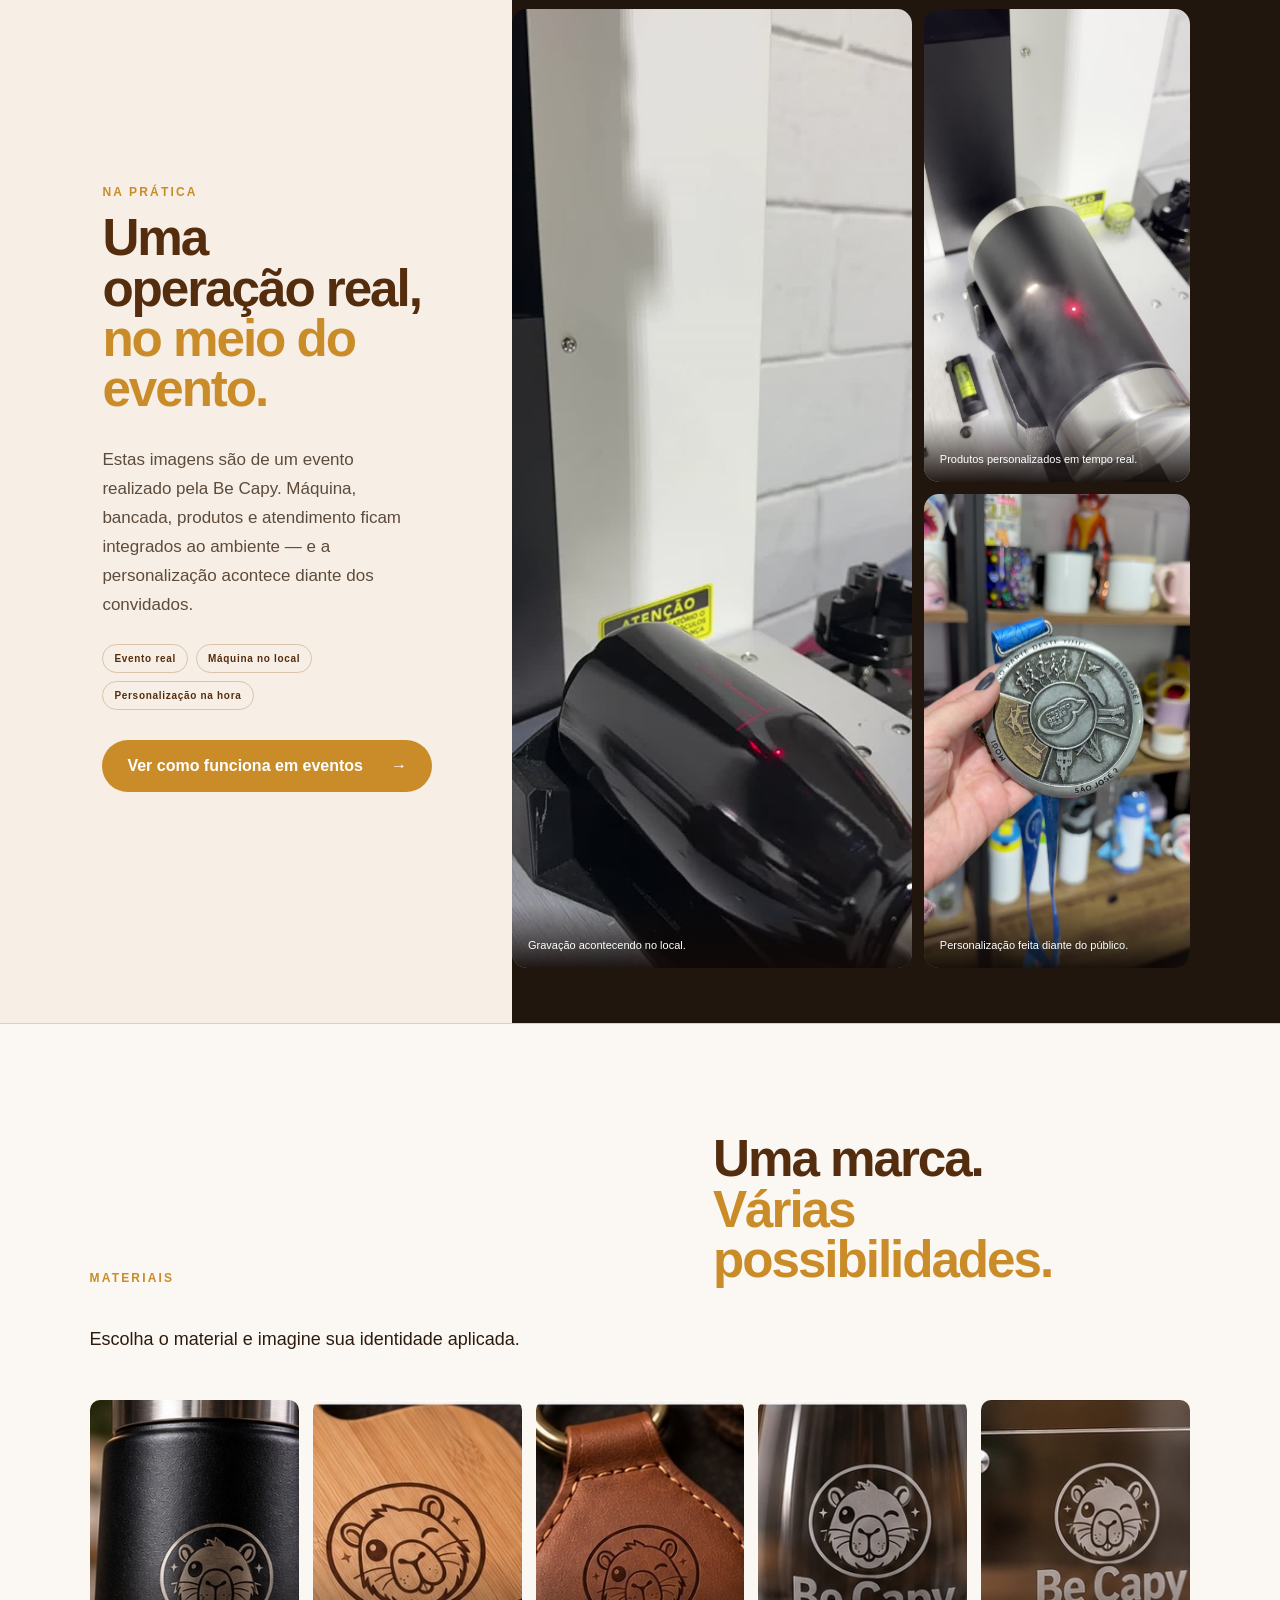
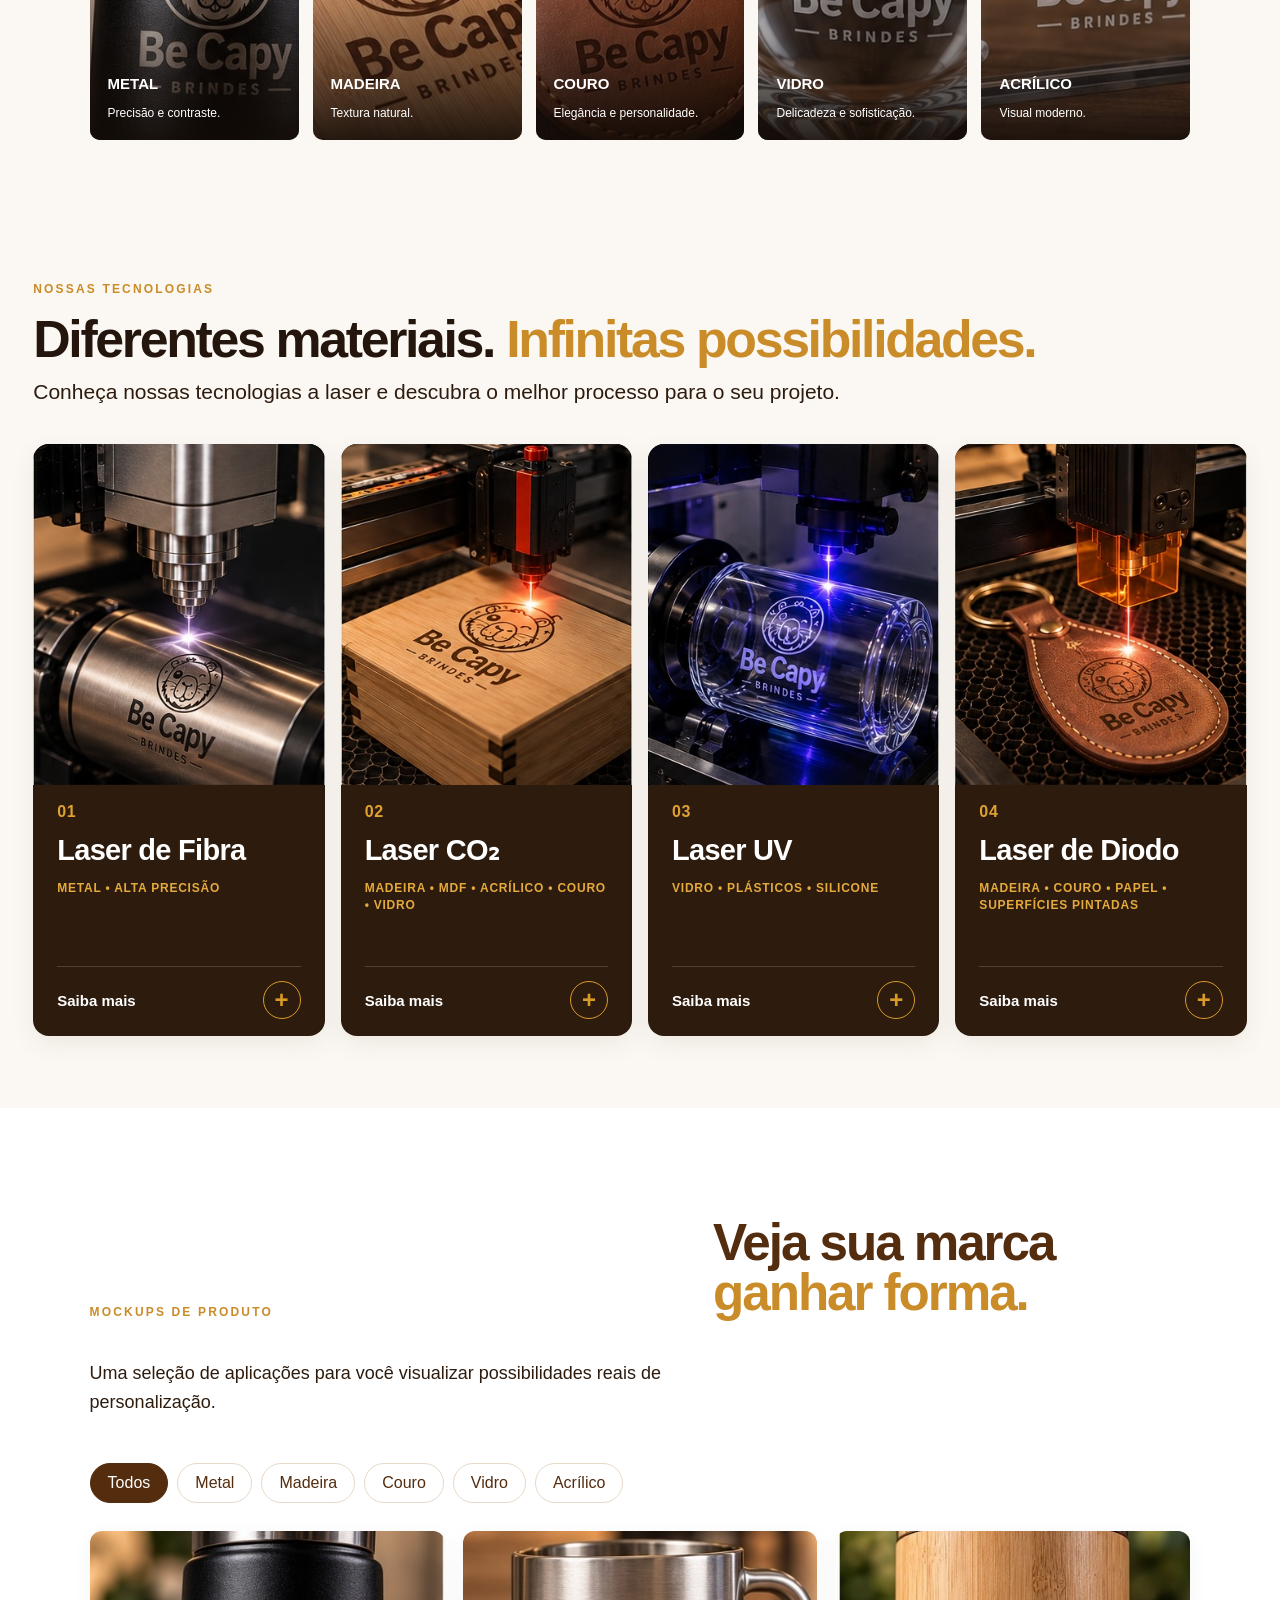
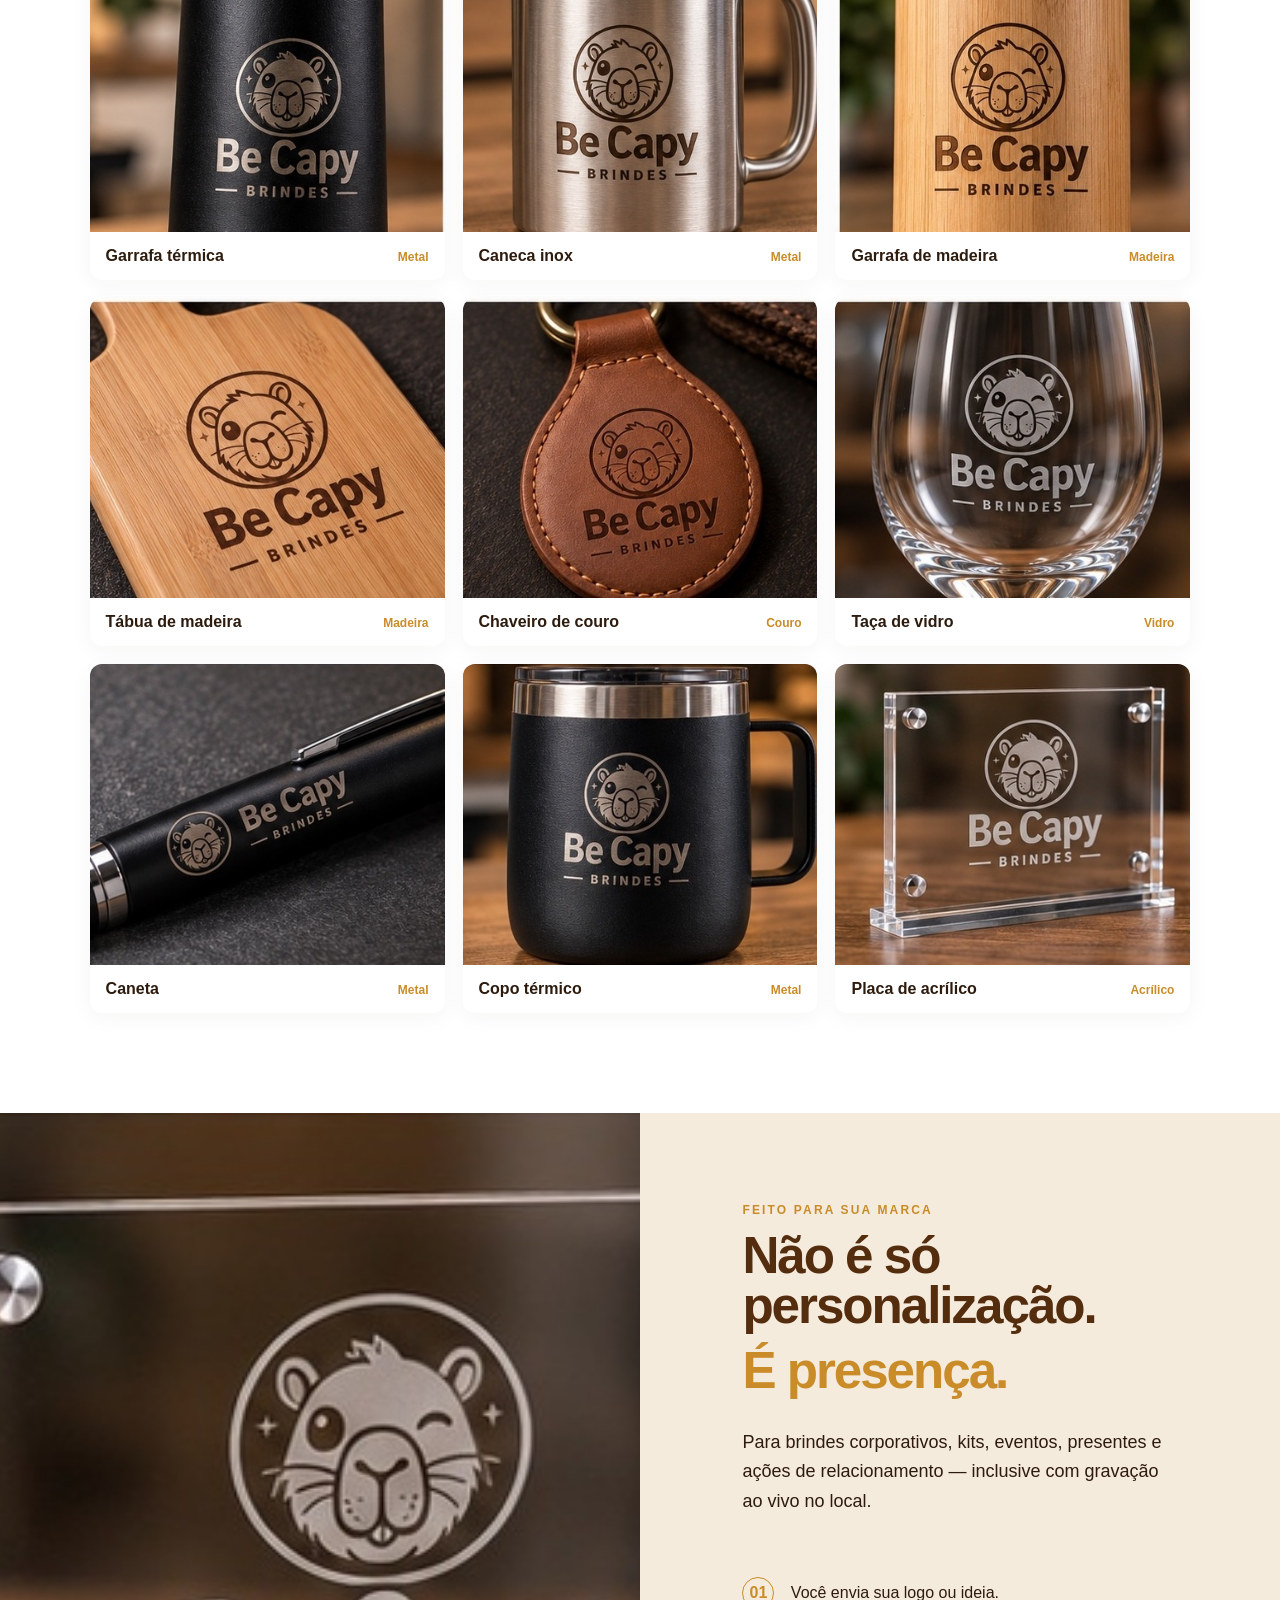
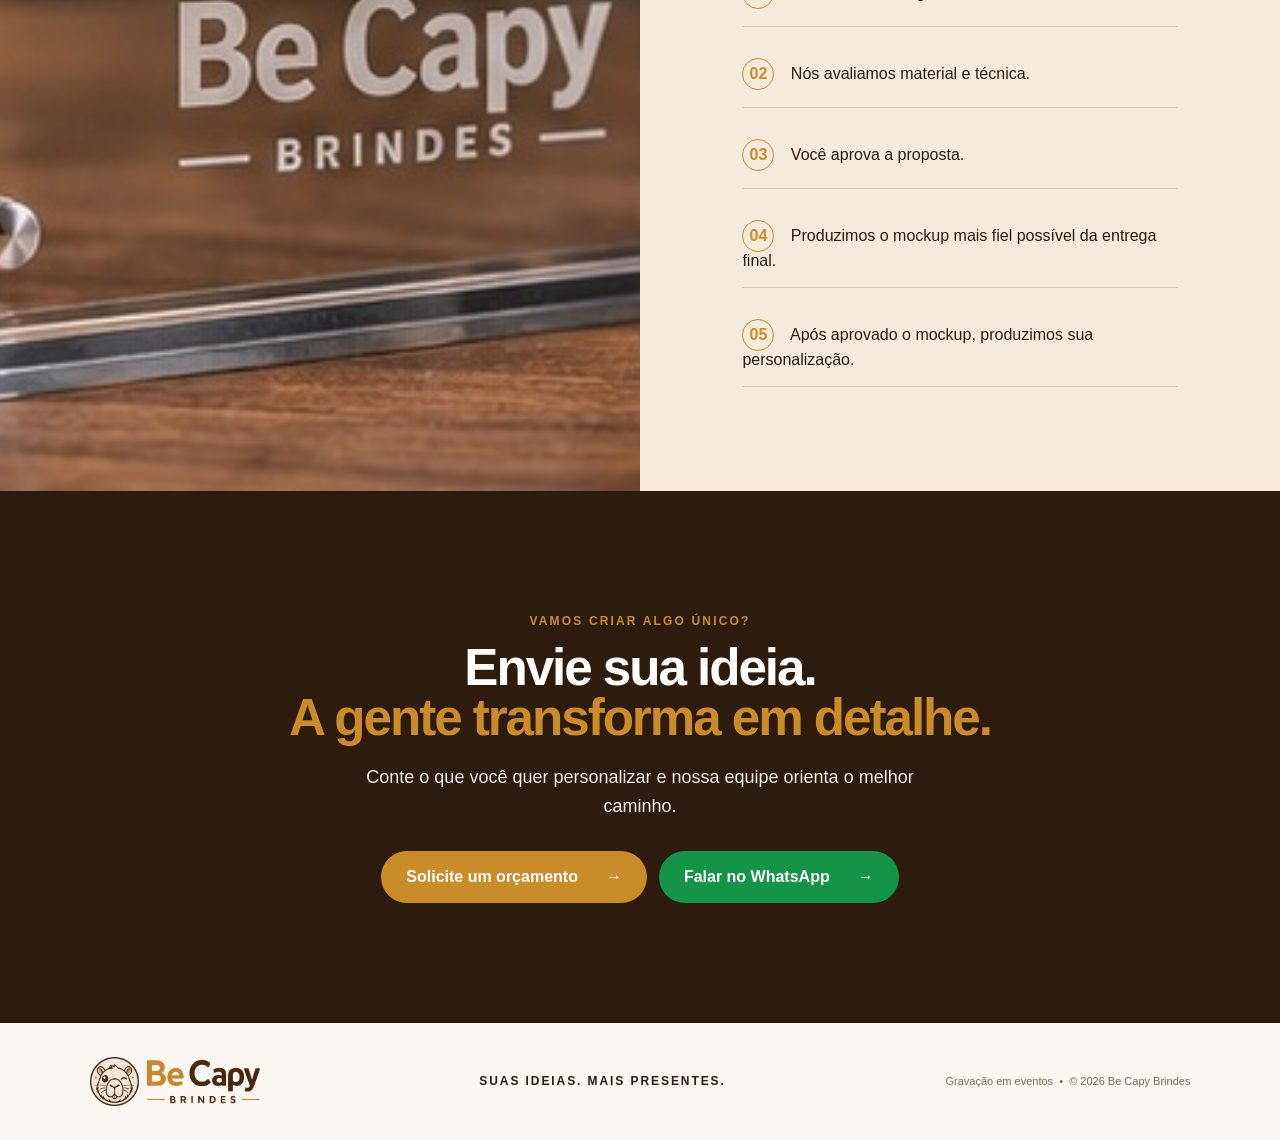
==== commit 34397dab: "Add files via upload" ====
--- a/index.html
+++ b/index.html
@@ -1,103 +1,65 @@
 <!doctype html>
-<html lang="pt-BR"><head>
-  
+<html lang="pt-BR">
+<head>
+  <meta charset="utf-8">
   <meta name="viewport" content="width=device-width, initial-scale=1">
   <title>Gravação a Laser em Eventos | Be Capy Brindes</title>
   <meta name="description" content="Gravação a laser ao vivo em eventos corporativos, casamentos, corridas e ativações de marca. Personalização na hora em Mogi das Cruzes e Alto Tietê.">
   <meta name="theme-color" content="#542C0E">
   <meta property="og:title" content="Gravação a Laser em Eventos | Be Capy Brindes">
-  <meta property="og:description" content="Gravação a laser ao vivo em eventos corporativos, casamentos, corridas e ativações de marca em Mogi das Cruzes e Alto Tietê.">
+  <meta property="og:description" content="Gravação a laser ao vivo em eventos corporativos, casamentos, corridas e ativações de marca. Personalização na hora.">
   <meta property="og:type" content="website">
   <link rel="canonical" href="https://laser.becapybrindes.com.br/">
   <link rel="icon" href="assets/favicon.png">
-  <link rel="preconnect" href="https://fonts.googleapis.com">
-  <link rel="preconnect" href="https://fonts.gstatic.com" crossorigin>
-  <link href="https://fonts.googleapis.com/css2?family=DM+Sans:wght@400;500;600;700&family=Manrope:wght@700;800&display=swap" rel="stylesheet">
   <link rel="stylesheet" href="styles.css">
-  <style>
-    .event-intro{display:grid;grid-template-columns:1fr 1fr;gap:3rem;align-items:end;padding:7rem 8vw 4rem}
-    .event-intro p{margin:0 0 1.5rem;max-width:650px}
-    .event-types{padding:4rem 8vw 7rem}
-    .event-type-grid{display:grid;grid-template-columns:repeat(3,1fr);gap:1rem;margin-top:2.5rem}
-    .event-type-card{padding:2rem;border:1px solid rgba(84,44,14,.16);border-radius:1rem;background:rgba(255,255,255,.45)}
-    .event-type-card span{font-weight:800;letter-spacing:.08em}
-    .event-type-card p{margin:.75rem 0 0}
-    @media (max-width:800px){
-      .event-intro{grid-template-columns:1fr;padding:5rem 6vw 3rem}
-      .event-types{padding:3rem 6vw 5rem}
-      .event-type-grid{grid-template-columns:1fr}
-    }
-  </style>
+  <script type="application/ld+json">
+  {
+    "@context":"https://schema.org",
+    "@type":"Service",
+    "name":"Gravação a Laser em Eventos",
+    "serviceType":"Gravação a laser ao vivo em eventos",
+    "description":"Personalização a laser ao vivo em eventos corporativos, casamentos, corridas e ativações de marca.",
+    "provider":{
+      "@type":"Organization",
+      "name":"Be Capy Brindes",
+      "url":"https://becapybrindes.com.br/",
+      "logo":"https://laser.becapybrindes.com.br/assets/logo-becapy.png"
+    },
+    "url":"https://laser.becapybrindes.com.br/",
+    "areaServed":[
+      {"@type":"City","name":"Mogi das Cruzes"},
+      {"@type":"AdministrativeArea","name":"Alto Tietê"}
+    ]
+  }
+  </script>
 </head>
 <body>
   <div class="progress"></div>
 
   <main>
     <section class="hero">
-      <div class="hero-copy reveal seen">
+      <div class="hero-copy reveal">
         <a href="https://becapybrindes.com.br/" aria-label="Be Capy Brindes — página inicial"><img class="brand-logo" src="assets/logo-becapy.png" alt="Be Capy Brindes"></a>
-        <span class="eyebrow">GRAVAÇÃO A LASER EM EVENTOS</span>
-        <h1>Gravação a Laser<br><em>em Eventos</em></h1>
-        <p class="lead">Personalização a laser ao vivo para eventos corporativos, casamentos, corridas, ativações de marca e experiências especiais. Levamos a gravação para o seu evento e personalizamos na hora.</p>
+        <span class="eyebrow">PERSONALIZAÇÃO A LASER</span>
+        <h1>Sua marca.<br><em>Gravada de verdade.</em></h1>
+        <p class="lead">Transformamos produtos em peças que carregam a identidade da sua marca com precisão, acabamento e personalidade.</p>
         <a class="btn btn-primary" href="https://becapybrindes.com.br/contato" target="_blank" rel="noopener">Solicite um orçamento <span>→</span></a>
         <div class="hero-points">
           <span>✦ Alta precisão</span>
           <span>✦ Resultado permanente</span>
           <span>✦ Acabamento premium</span>
         </div>
-      </div>
-      <div class="hero-image reveal seen">
-        <img src="assets/produtos/garrafa-termica.jpg" alt="Garrafa térmica com gravação a laser Be Capy">
-        <div class="image-tag">GRAVAÇÃO REALISTA<br><small>metal • laser</small></div>
-      </div>
-    </section>
-
-    <section class="event-intro reveal seen" id="eventos">
-      <div>
-        <span class="eyebrow">GRAVAÇÃO A LASER AO VIVO</span>
-        <h2>Personalização que<br><em>acontece no evento.</em></h2>
-      </div>
-      <div>
-        <p>Transforme a personalização em parte da experiência. A Be Capy realiza gravação a laser ao vivo em eventos, criando peças personalizadas na hora para convidados, participantes, clientes e equipes.</p>
-        <a class="btn btn-primary" href="https://laser.becapybrindes.com.br/eventos/">Conheça a página de eventos <span>→</span></a>
-      </div>
-    </section>
-
-    <section class="event-types">
-      <div class="section-head reveal seen">
-        <span class="eyebrow">EVENTOS E ATIVAÇÕES</span>
-        <h2>Uma experiência<br><em>feita para cada ocasião.</em></h2>
-        <p>Atendemos diferentes formatos de eventos com personalização a laser pensada para integrar a experiência da marca ao momento.</p>
-      </div>
-      <div class="event-type-grid">
-        <article class="event-type-card reveal seen">
-          <span>EVENTOS CORPORATIVOS</span>
-          <p>Personalização para convidados, clientes, equipes, kits e ações de relacionamento.</p>
-        </article>
-        <article class="event-type-card reveal seen">
-          <span>CORRIDAS</span>
-          <p>Gravação e personalização de medalhas e outros itens para participantes.</p>
-        </article>
-        <article class="event-type-card reveal seen">
-          <span>CASAMENTOS</span>
-          <p>Peças personalizadas para convidados e momentos especiais da celebração.</p>
-        </article>
-        <article class="event-type-card reveal seen">
-          <span>FEIRAS E CONGRESSOS</span>
-          <p>Ativações que aproximam o público da marca por meio da personalização ao vivo.</p>
-        </article>
-        <article class="event-type-card reveal seen">
-          <span>SHOWS E JOGOS</span>
-          <p>Experiências de personalização para público, convidados e ações especiais.</p>
-        </article>
-        <article class="event-type-card reveal seen">
-          <span>ATIVAÇÕES DE MARCA</span>
-          <p>Uma experiência personalizada para gerar interação e deixar uma lembrança física.</p>
-        </article>
-      </div>
-    </section>
-
-    <section class="intro reveal seen">
+        <a class="event-teaser" href="#eventos"><span>AO VIVO EM EVENTOS</span><b>Levamos o laser até você →</b></a>
+      </div>
+      <div class="hero-image reveal">
+        <video class="hero-video" autoplay muted loop playsinline preload="metadata" poster="assets/eventos/outras-possibilidades-poster.jpg" aria-label="Gravação a laser acontecendo em uma peça">
+          <source src="assets/eventos/outras-possibilidades.mp4" type="video/mp4">
+        </video>
+        <div class="image-tag">GRAVAÇÃO EM AÇÃO<br><small>laser • ao vivo</small></div>
+      </div>
+    </section>
+
+    <section class="intro reveal">
       <div>
         <span class="eyebrow">DO MATERIAL AO RESULTADO</span>
         <h2>O detalhe muda<br><em>tudo.</em></h2>
@@ -105,30 +67,83 @@
       <p>O laser transforma a superfície sem perder a identidade da peça. Cada material responde de uma maneira diferente — e é isso que deixa o resultado único.</p>
     </section>
 
+    <section class="events" id="eventos">
+      <div class="events-copy reveal">
+        <span class="eyebrow">UMA NOVA EXPERIÊNCIA</span>
+        <h2>Gravação a laser.<br><em>Ao vivo no seu evento.</em></h2>
+        <p>Levamos nossas máquinas até o local e fazemos a personalização na hora, diante dos convidados. O que seria apenas um brinde vira parte da experiência.</p>
+        <div class="event-pills">
+          <span>Corridas</span><span>Churrascos</span><span>Casamentos</span><span>Shows</span><span>Jogos</span><span>Ativações</span>
+        </div>
+        <a class="event-cta" href="eventos/index.html"><span class="event-cta-kicker">SERVIÇO ESPECIAL</span><strong>Conheça a gravação a laser em eventos</strong><span class="event-cta-arrow">→</span></a>
+      </div>
+      <div class="events-showcase reveal">
+        <div class="event-photo event-photo-main">
+          <video autoplay muted loop playsinline preload="metadata" poster="assets/eventos/corrida-medalha-poster.jpg" aria-label="Gravação de medalha de corrida">
+            <source src="assets/eventos/corrida-medalha-ao-vivo.mp4" type="video/mp4">
+          </video>
+          <span>PERSONALIZAÇÃO AO VIVO</span>
+        </div>
+        <div class="event-mini-grid">
+          <div class="event-mini">
+            <video autoplay muted loop playsinline preload="metadata" poster="assets/eventos/churrasco-kit.jpg" aria-label="Gravação a laser em produto para churrasco">
+              <source src="assets/eventos/outras-possibilidades.mp4" type="video/mp4">
+            </video>
+            <b>CHURRASCO</b><small>Kits e utensílios</small>
+          </div>
+          <div class="event-mini">
+            <video autoplay muted loop playsinline preload="metadata" poster="assets/eventos/wedding-event.jpg" aria-label="Gravação a laser em casamento">
+              <source src="assets/eventos/casamento-ao-vivo.mp4" type="video/mp4">
+            </video>
+            <b>CASAMENTO</b><small>Taças, lembranças e brindes</small>
+          </div>
+        </div>
+        <div class="event-runner">
+          <div class="medal-icon"><span>01</span></div>
+          <div><b>CORRIDAS</b><small>Medalhas, nomes e tempos de prova gravados na hora.</small></div>
+        </div>
+      </div>
+    </section>
+
+    <section class="real-event reveal">
+      <div class="real-event-copy">
+        <span class="eyebrow">NA PRÁTICA</span>
+        <h2>Uma operação real,<br><em>no meio do evento.</em></h2>
+        <p>Estas imagens são de um evento realizado pela Be Capy. Máquina, bancada, produtos e atendimento ficam integrados ao ambiente — e a personalização acontece diante dos convidados.</p>
+        <div class="real-event-tags"><span>Evento real</span><span>Máquina no local</span><span>Personalização na hora</span></div>
+        <a class="btn btn-primary" href="eventos/index.html">Ver como funciona em eventos <span>→</span></a>
+      </div>
+      <div class="real-event-gallery">
+        <figure><video autoplay muted loop playsinline preload="metadata" poster="assets/eventos/corporativo-gravacao-poster.jpg" aria-label="Laser trabalhando em produto"><source src="assets/eventos/corporativo-gravacao.mp4" type="video/mp4"></video><figcaption>Gravação acontecendo no local.</figcaption></figure>
+        <figure><video autoplay muted loop playsinline preload="metadata" poster="assets/eventos/corporativo-ativacao-poster.jpg" aria-label="Ativação com gravação a laser"><source src="assets/eventos/corporativo-ativacao.mp4" type="video/mp4"></video><figcaption>Produtos personalizados em tempo real.</figcaption></figure>
+        <figure><video autoplay muted loop playsinline preload="metadata" poster="assets/eventos/corrida-medalha-poster.jpg" aria-label="Gravação de medalha de corrida"><source src="assets/eventos/corrida-medalha.mp4" type="video/mp4"></video><figcaption>Personalização feita diante do público.</figcaption></figure>
+      </div>
+    </section>
+
     <section class="materials">
-      <div class="section-head reveal seen">
+      <div class="section-head reveal">
         <span class="eyebrow">MATERIAIS</span>
         <h2>Uma marca.<br><em>Várias possibilidades.</em></h2>
         <p>Escolha o material e imagine sua identidade aplicada.</p>
       </div>
       <div class="material-grid">
-        <button class="material-card reveal seen" data-filter="Metal">
+        <button class="material-card reveal" data-filter="Metal">
           <img src="assets/produtos/garrafa-termica.jpg" alt="Gravação a laser em metal">
           <span>METAL</span><small>Precisão e contraste.</small>
         </button>
-        <button class="material-card reveal seen" data-filter="Madeira">
+        <button class="material-card reveal" data-filter="Madeira">
           <img src="assets/produtos/tabua-madeira.jpg" alt="Gravação a laser em madeira">
           <span>MADEIRA</span><small>Textura natural.</small>
         </button>
-        <button class="material-card reveal seen" data-filter="Couro">
+        <button class="material-card reveal" data-filter="Couro">
           <img src="assets/produtos/chaveiro-couro.jpg" alt="Gravação a laser em couro">
           <span>COURO</span><small>Elegância e personalidade.</small>
         </button>
-        <button class="material-card reveal seen" data-filter="Vidro">
+        <button class="material-card reveal" data-filter="Vidro">
           <img src="assets/produtos/taca-vidro.jpg" alt="Gravação a laser em vidro">
           <span>VIDRO</span><small>Delicadeza e sofisticação.</small>
         </button>
-        <button class="material-card reveal seen" data-filter="Acrílico">
+        <button class="material-card reveal" data-filter="Acrílico">
           <img src="assets/produtos/placa-acrilico.jpg" alt="Gravação a laser em acrílico">
           <span>ACRÍLICO</span><small>Visual moderno.</small>
         </button>
@@ -136,50 +151,62 @@
     </section>
 
     <section class="technologies">
-      <div class="section-head reveal seen">
-        <span class="eyebrow">TECNOLOGIAS DE LASER</span>
-        <h2>A tecnologia certa<br><em>para cada material.</em></h2>
-        <p>Trabalhamos com as principais tecnologias de gravação a laser para escolher a solução mais adequada ao material, acabamento e aplicação do seu projeto.</p>
+      <div class="tech-head reveal">
+        <span class="eyebrow">NOSSAS TECNOLOGIAS</span>
+        <h2>Diferentes materiais. <em>Infinitas possibilidades.</em></h2>
+        <p>Conheça nossas tecnologias a laser e descubra o melhor processo para o seu projeto.</p>
       </div>
       <div class="tech-grid">
-        <article class="tech-card reveal seen" tabindex="0">
-          <div class="tech-number">01</div>
-          <h3>Laser de Fibra</h3>
-          <p class="tech-description">Alta precisão e velocidade para metais como aço inox, alumínio e latão, além de materiais compatíveis. É uma tecnologia muito utilizada em aplicações industriais e produtos personalizados.</p>
-          <span>METAL • ALTA PRECISÃO</span>
-          <small class="tech-more">Passe o mouse para saber mais</small>
+        <article class="tech-card reveal">
+          <div class="tech-photo"><img src="assets/tecnologias/preview-1.jpg" alt="Laser de fibra gravando uma garrafa de aço inox"><span class="tech-photo-glow"></span></div>
+          <div class="tech-content">
+            <div class="tech-number">01</div>
+            <h3>Laser de Fibra</h3>
+            <span class="tech-tags">METAL • ALTA PRECISÃO</span>
+            <p>Alta precisão e velocidade para metais como aço inox, alumínio e latão, além de materiais compatíveis. É uma tecnologia muito utilizada em aplicações industriais e produtos personalizados.</p>
+            <button class="tech-more" type="button" aria-expanded="false">Saiba mais <b>+</b></button>
+          </div>
         </article>
-        <article class="tech-card reveal seen" tabindex="0">
-          <div class="tech-number">02</div>
-          <h3>Laser CO₂</h3>
-          <p class="tech-description">Excelente para materiais não metálicos e orgânicos, como madeira, MDF, acrílico, couro, papel, vidro e tecidos. Uma escolha versátil para diferentes tipos de brindes.</p>
-          <span>MADEIRA • MDF • ACRÍLICO • COURO • VIDRO</span>
-          <small class="tech-more">Passe o mouse para saber mais</small>
+        <article class="tech-card reveal">
+          <div class="tech-photo"><img src="assets/tecnologias/preview-2.jpg" alt="Laser CO₂ gravando uma caixa de madeira"><span class="tech-photo-glow"></span></div>
+          <div class="tech-content">
+            <div class="tech-number">02</div>
+            <h3>Laser CO₂</h3>
+            <span class="tech-tags">MADEIRA • MDF • ACRÍLICO • COURO • VIDRO</span>
+            <p>Excelente para materiais não metálicos e orgânicos, como madeira, MDF, acrílico, couro, papel, vidro e tecidos. Uma escolha versátil para diferentes tipos de brindes.</p>
+            <button class="tech-more" type="button" aria-expanded="false">Saiba mais <b>+</b></button>
+          </div>
         </article>
-        <article class="tech-card reveal seen" tabindex="0">
-          <div class="tech-number">03</div>
-          <h3>Laser UV</h3>
-          <p class="tech-description">Trabalha com baixa geração de calor e ação fotoquímica, sendo indicado para materiais mais sensíveis, como determinados plásticos, vidro, silicone e superfícies que exigem acabamento delicado.</p>
-          <span>VIDRO • PLÁSTICOS • SILICONE</span>
-          <small class="tech-more">Passe o mouse para saber mais</small>
+        <article class="tech-card reveal">
+          <div class="tech-photo"><img src="assets/tecnologias/preview-3.jpg" alt="Laser UV gravando um copo de vidro"><span class="tech-photo-glow"></span></div>
+          <div class="tech-content">
+            <div class="tech-number">03</div>
+            <h3>Laser UV</h3>
+            <span class="tech-tags">VIDRO • PLÁSTICOS • SILICONE</span>
+            <p>Trabalha com baixa geração de calor e ação fotoquímica, sendo indicado para materiais mais sensíveis, como determinados plásticos, vidro, silicone e superfícies que exigem acabamento delicado.</p>
+            <button class="tech-more" type="button" aria-expanded="false">Saiba mais <b>+</b></button>
+          </div>
         </article>
-        <article class="tech-card reveal seen" tabindex="0">
-          <div class="tech-number">04</div>
-          <h3>Laser de Diodo</h3>
-          <p class="tech-description">Uma tecnologia compacta e versátil para gravação e corte em materiais como madeiras finas, couro, papel e superfícies pintadas ou anodizadas compatíveis.</p>
-          <span>MADEIRA • COURO • PAPEL • SUPERFÍCIES PINTADAS</span>
-          <small class="tech-more">Passe o mouse para saber mais</small>
+        <article class="tech-card reveal">
+          <div class="tech-photo"><img src="assets/tecnologias/preview-4.jpg" alt="Laser de diodo gravando um chaveiro de couro"><span class="tech-photo-glow"></span></div>
+          <div class="tech-content">
+            <div class="tech-number">04</div>
+            <h3>Laser de Diodo</h3>
+            <span class="tech-tags">MADEIRA • COURO • PAPEL • SUPERFÍCIES PINTADAS</span>
+            <p>Uma tecnologia compacta e versátil para gravação e corte em materiais como madeiras finas, couro, papel e superfícies pintadas ou anodizadas compatíveis.</p>
+            <button class="tech-more" type="button" aria-expanded="false">Saiba mais <b>+</b></button>
+          </div>
         </article>
       </div>
     </section>
 
     <section class="products" id="produtos">
-      <div class="section-head reveal seen">
+      <div class="section-head reveal">
         <span class="eyebrow">MOCKUPS DE PRODUTO</span>
         <h2>Veja sua marca<br><em>ganhar forma.</em></h2>
         <p>Uma seleção de aplicações para você visualizar possibilidades reais de personalização.</p>
       </div>
-      <div class="filter-row reveal seen">
+      <div class="filter-row reveal">
         <button class="filter active" data-filter="Todos">Todos</button>
         <button class="filter" data-filter="Metal">Metal</button>
         <button class="filter" data-filter="Madeira">Madeira</button>
@@ -187,53 +214,17 @@
         <button class="filter" data-filter="Vidro">Vidro</button>
         <button class="filter" data-filter="Acrílico">Acrílico</button>
       </div>
-      <div class="product-grid" id="productGrid">
-        <article class="product-card reveal seen">
-          <img src="assets/produtos/garrafa-termica.jpg" alt="Garrafa térmica com gravação a laser" />
-          <div><b>Garrafa térmica</b><span>Metal</span></div>
-        </article>
-        <article class="product-card reveal seen">
-          <img src="assets/produtos/caneca-inox.jpg" alt="Caneca inox com gravação a laser" />
-          <div><b>Caneca inox</b><span>Metal</span></div>
-        </article>
-        <article class="product-card reveal seen">
-          <img src="assets/produtos/garrafa-madeira.jpg" alt="Garrafa de madeira com gravação a laser" />
-          <div><b>Garrafa de madeira</b><span>Madeira</span></div>
-        </article>
-        <article class="product-card reveal seen">
-          <img src="assets/produtos/tabua-madeira.jpg" alt="Tábua de madeira com gravação a laser" />
-          <div><b>Tábua de madeira</b><span>Madeira</span></div>
-        </article>
-        <article class="product-card reveal seen">
-          <img src="assets/produtos/chaveiro-couro.jpg" alt="Chaveiro de couro com gravação a laser" />
-          <div><b>Chaveiro de couro</b><span>Couro</span></div>
-        </article>
-        <article class="product-card reveal seen">
-          <img src="assets/produtos/taca-vidro.jpg" alt="Taça de vidro com gravação a laser" />
-          <div><b>Taça de vidro</b><span>Vidro</span></div>
-        </article>
-        <article class="product-card reveal seen">
-          <img src="assets/produtos/caneta.jpg" alt="Caneta com gravação a laser" />
-          <div><b>Caneta</b><span>Metal</span></div>
-        </article>
-        <article class="product-card reveal seen">
-          <img src="assets/produtos/copo-termico.jpg" alt="Copo térmico com gravação a laser" />
-          <div><b>Copo térmico</b><span>Metal</span></div>
-        </article>
-        <article class="product-card reveal seen">
-          <img src="assets/produtos/placa-acrilico.jpg" alt="Placa de acrílico com gravação a laser" />
-          <div><b>Placa de acrílico</b><span>Acrílico</span></div>
-        </article></div>
-    </section>
-
-    <section class="experience reveal seen">
+      <div class="product-grid" id="productGrid"></div>
+    </section>
+
+    <section class="experience reveal">
       <div class="experience-photo">
         <img src="assets/produtos/placa-acrilico.jpg" alt="Exemplo de gravação a laser">
       </div>
       <div class="experience-copy">
         <span class="eyebrow">FEITO PARA SUA MARCA</span>
         <h2>Não é só personalização.<br><em>É presença.</em></h2>
-        <p>Para brindes corporativos, kits, eventos, presentes e ações de relacionamento. Atendemos Mogi das Cruzes e a região do Alto Tietê.</p>
+        <p>Para brindes corporativos, kits, eventos, presentes e ações de relacionamento — inclusive com gravação ao vivo no local.</p>
         <ul>
           <li><b>01</b> Você envia sua logo ou ideia.</li>
           <li><b>02</b> Nós avaliamos material e técnica.</li>
@@ -245,7 +236,7 @@
     </section>
 
     <section class="cta" id="orcamento">
-      <div class="cta-inner reveal seen">
+      <div class="cta-inner reveal">
         <span class="eyebrow">VAMOS CRIAR ALGO ÚNICO?</span>
         <h2>Envie sua ideia.<br><em>A gente transforma em detalhe.</em></h2>
         <p>Conte o que você quer personalizar e nossa equipe orienta o melhor caminho.</p>
@@ -260,10 +251,8 @@
   <footer>
     <a href="https://becapybrindes.com.br/" aria-label="Be Capy Brindes — página inicial"><img src="assets/logo-becapy.png" alt="Be Capy Brindes"></a>
     <span>SUAS IDEIAS. MAIS PRESENTES.</span>
-    <small>© 2026 Be Capy Brindes</small>
+    <small><a href="eventos/index.html">Gravação em eventos</a> &nbsp;•&nbsp; © 2026 Be Capy Brindes</small>
   </footer>
-
-
 
   <script>
     const products = [
@@ -281,19 +270,26 @@
     const filters = [...document.querySelectorAll('.filter')];
 
     function render(filter='Todos') {
-      grid.innerHTML = products.filter(p => filter === 'Todos' || p[2] === filter).map(p => `
-        <article class="product-card reveal">
+      grid.innerHTML = products.filter(p => filter === 'Todos' || p[2] === filter).map((p,i) => `
+        <div class="product-card reveal">
           <img src="assets/produtos/${p[0]}" alt="${p[1]} com gravação a laser">
           <div><b>${p[1]}</b><span>${p[2]}</span></div>
-        </article>`).join('');
+        </div>`).join('');
       observe();
     }
-
     filters.forEach(btn => btn.addEventListener('click', () => {
       filters.forEach(x => x.classList.remove('active'));
       btn.classList.add('active');
       render(btn.dataset.filter);
     }));
+
+    document.querySelectorAll('.tech-more').forEach(btn => {
+      btn.addEventListener('click', () => {
+        const card = btn.closest('.tech-card');
+        card.classList.toggle('open');
+        btn.querySelector('b').textContent = card.classList.contains('open') ? '−' : '+';
+      });
+    });
 
     function observe() {
       const els = document.querySelectorAll('.reveal:not(.seen)');
@@ -302,10 +298,9 @@
       }), {threshold:.12});
       els.forEach(el => io.observe(el));
     }
-
     render();
     observe();
+  window.addEventListener('scroll',()=>{const h=document.documentElement.scrollHeight-innerHeight;document.querySelector('.progress').style.width=(h>0?(scrollY/h)*100:0)+'%'});
   </script>
-
-
-</body></html>
+</body>
+</html>
